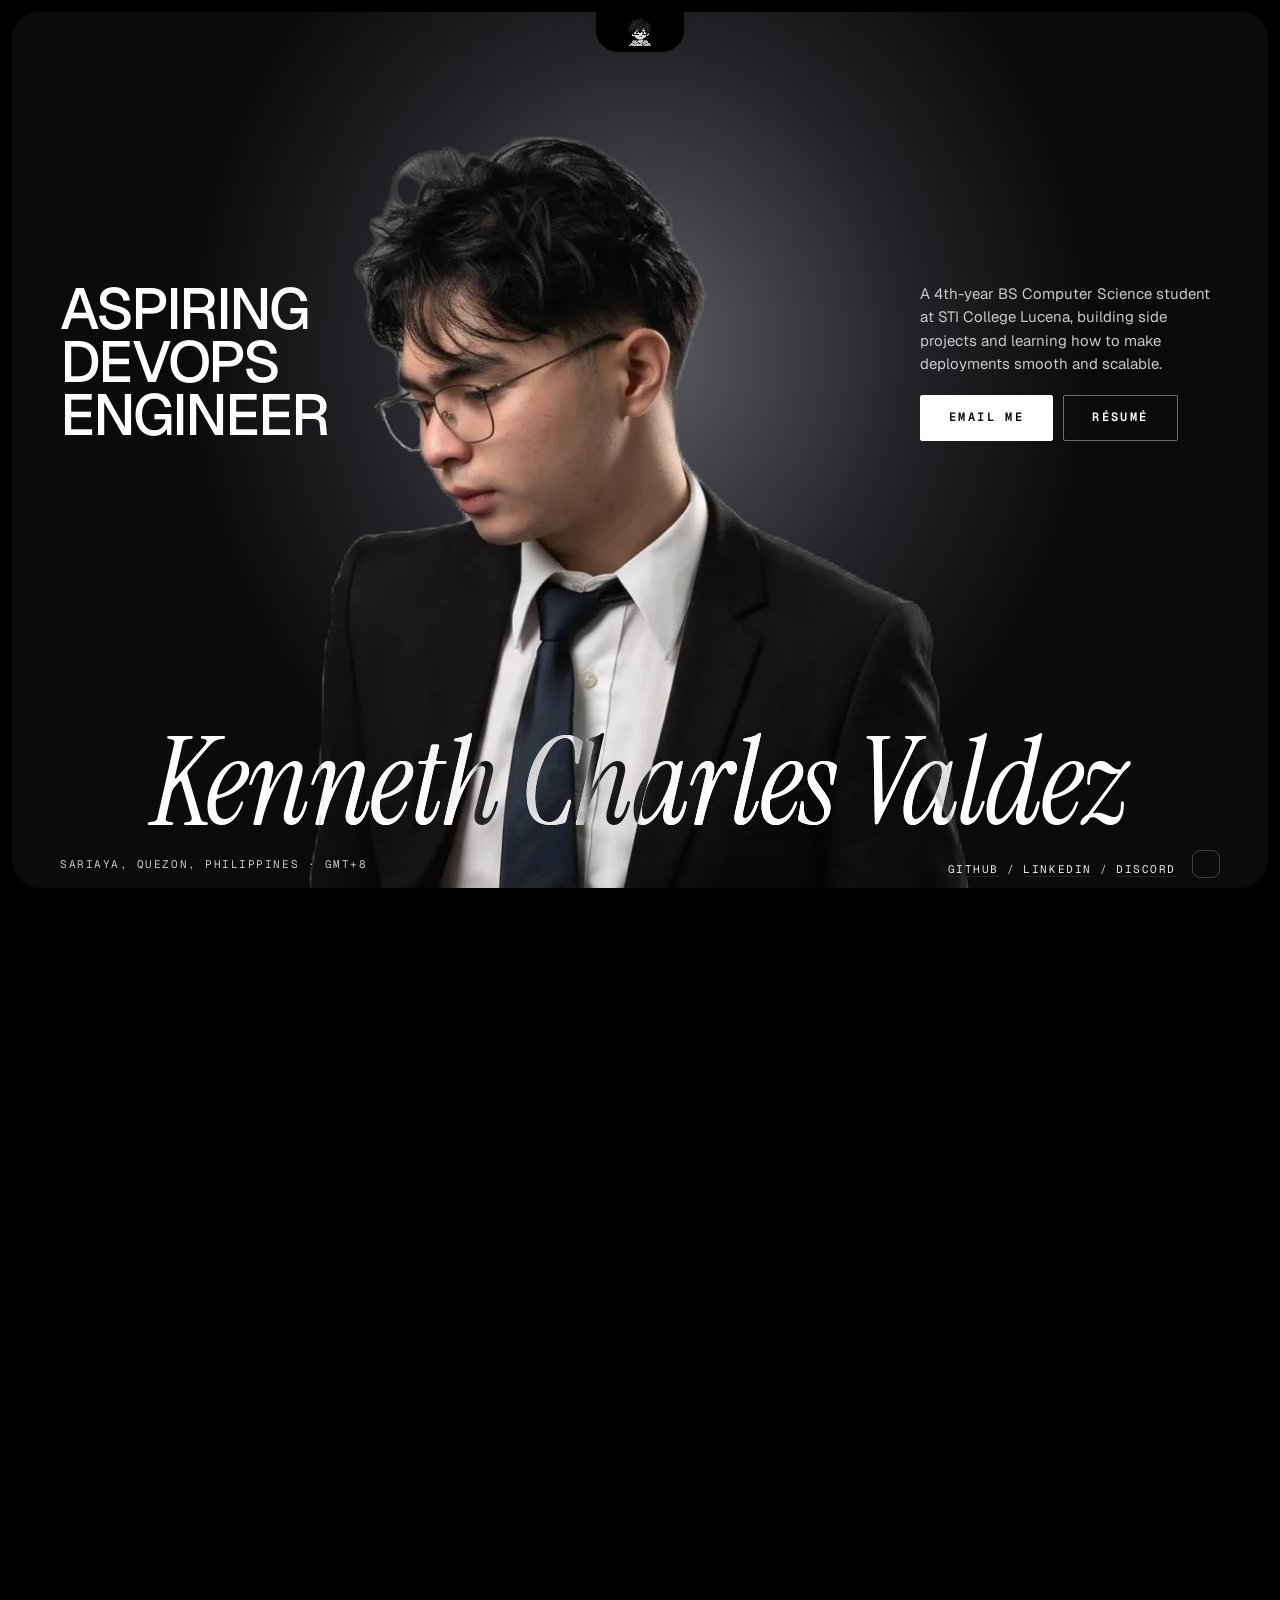
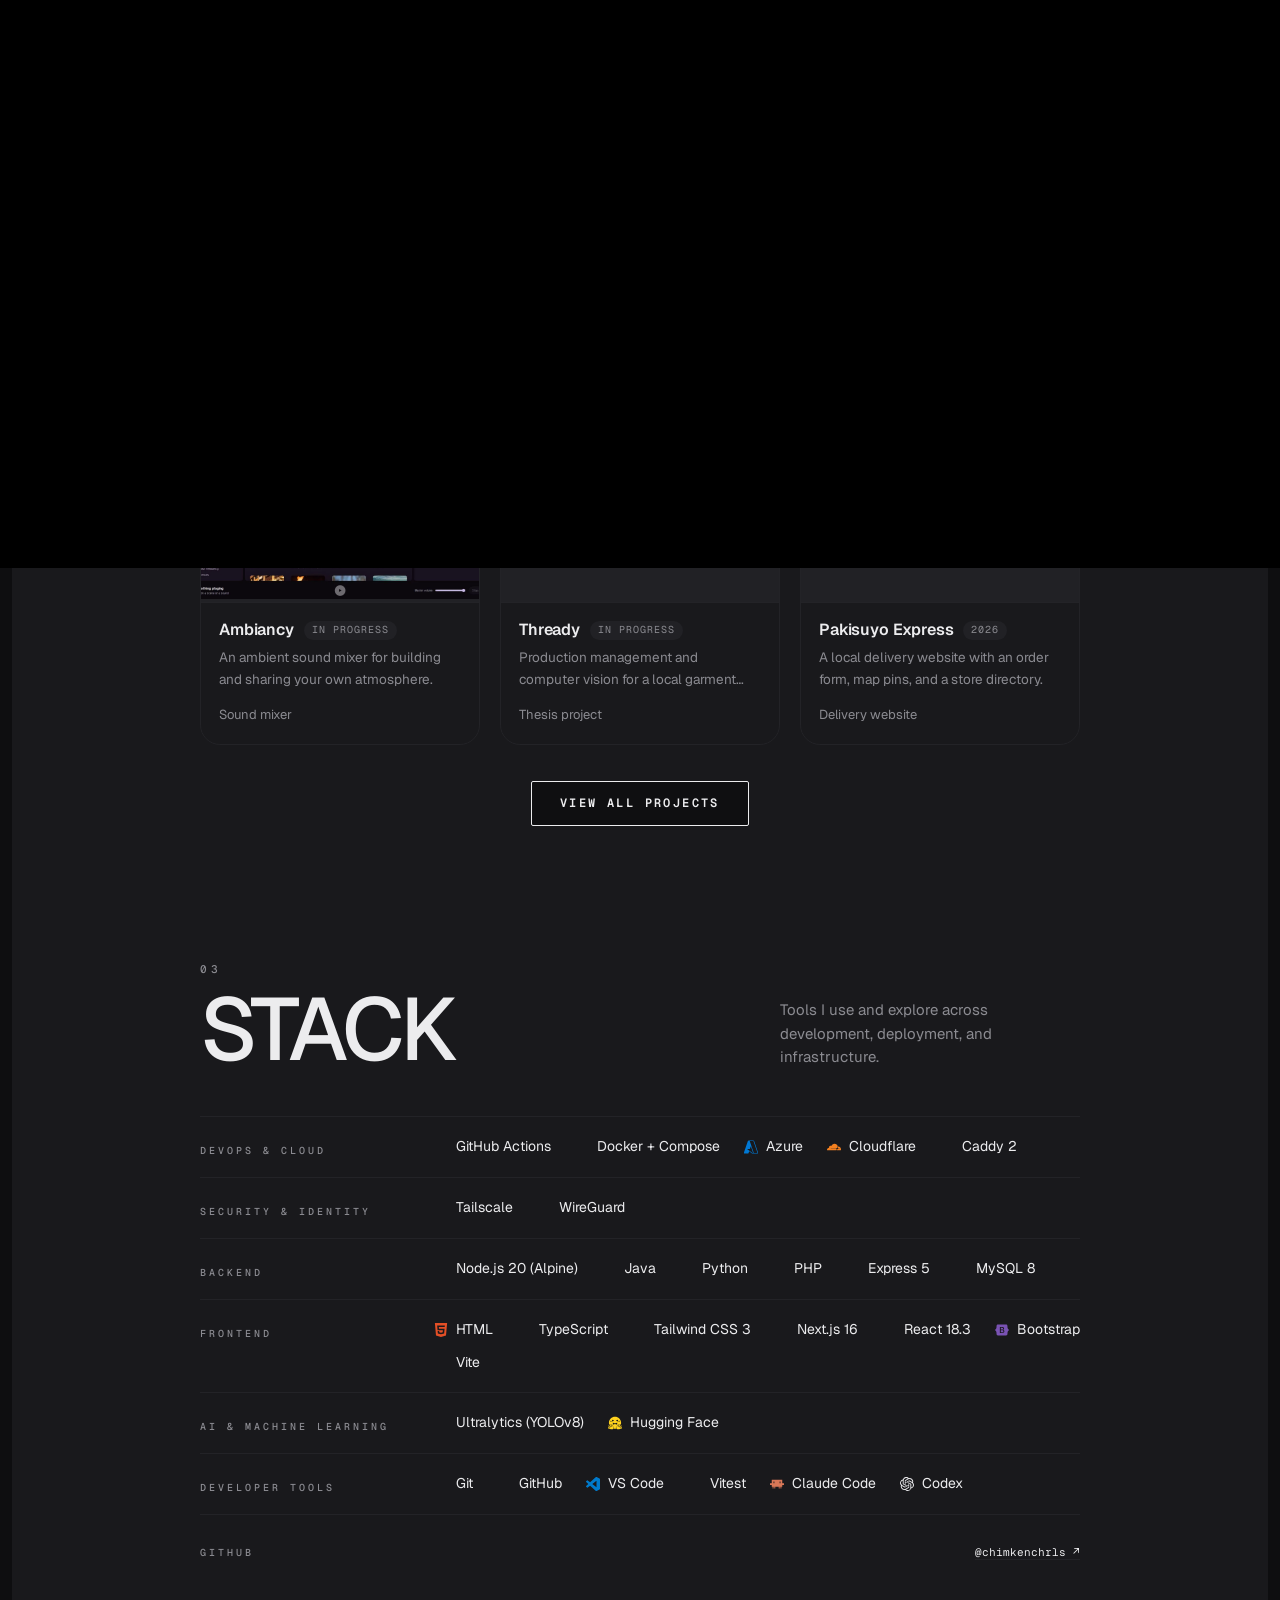
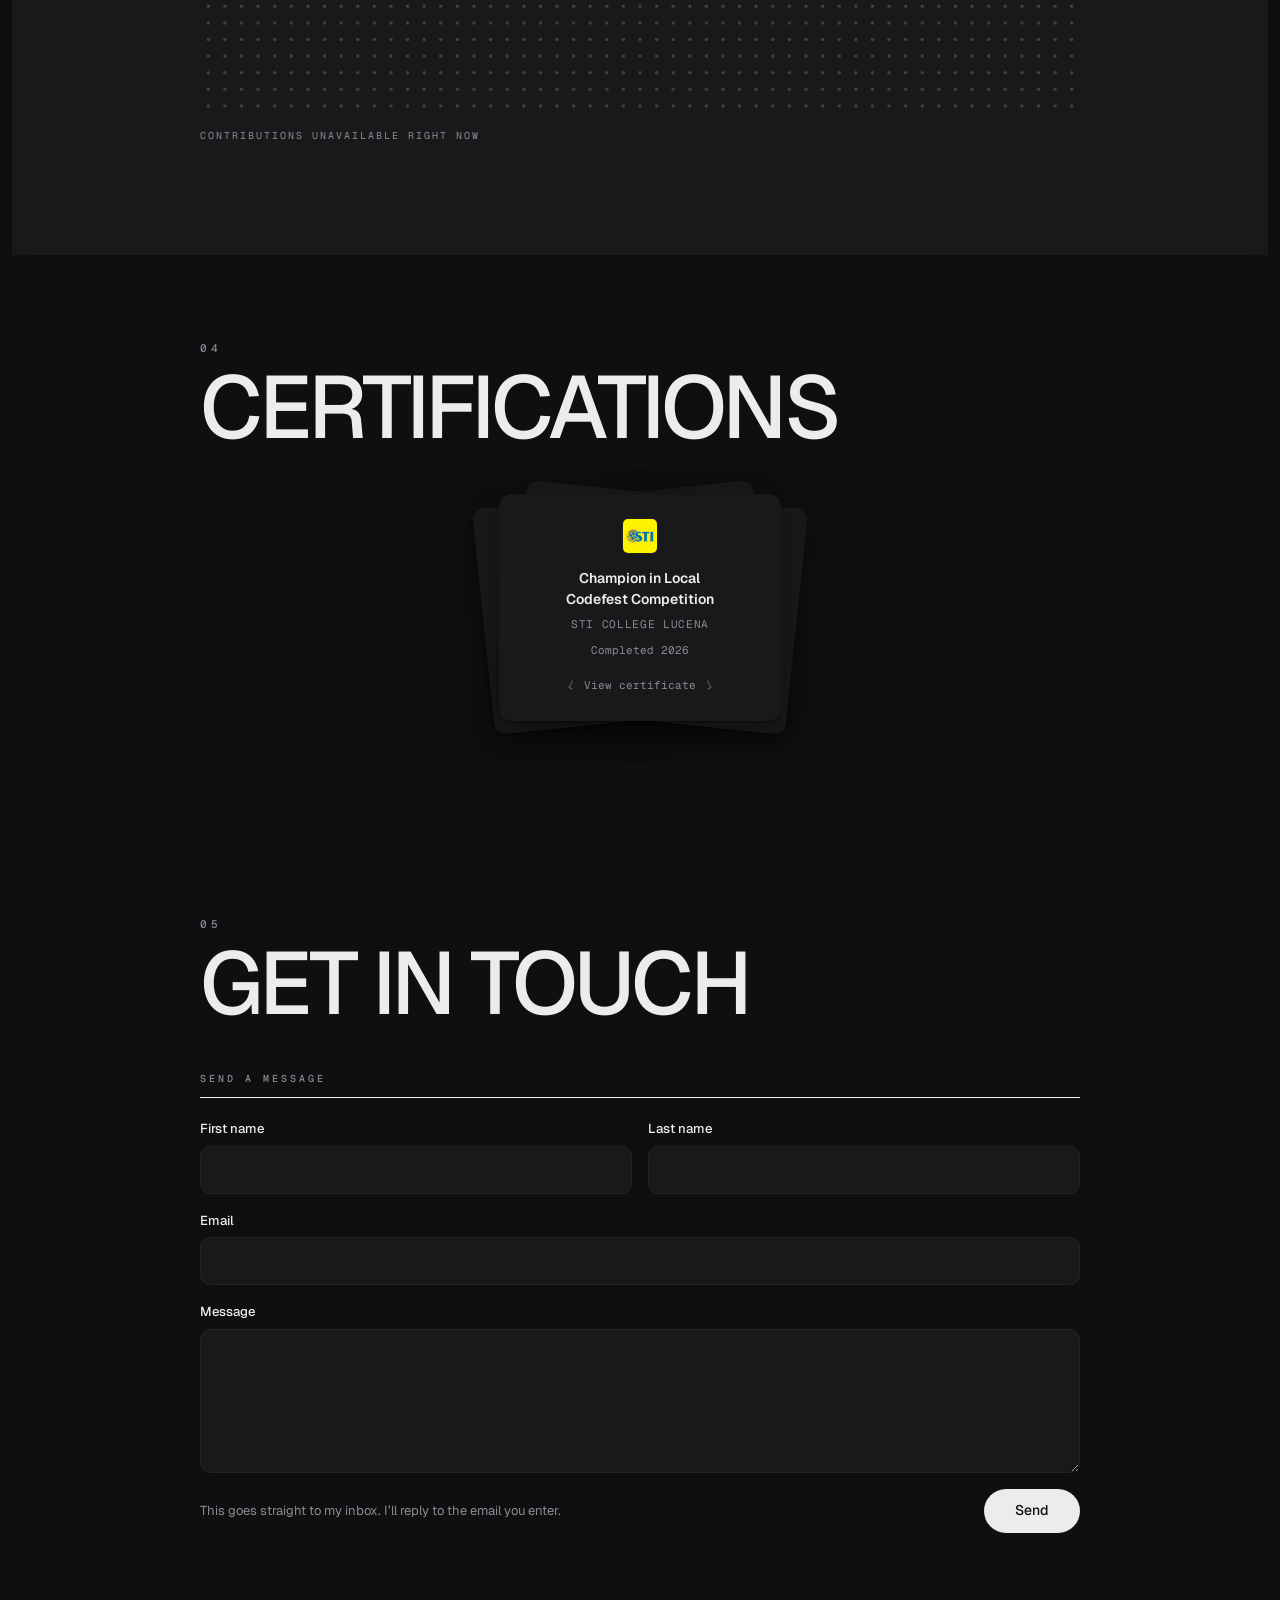
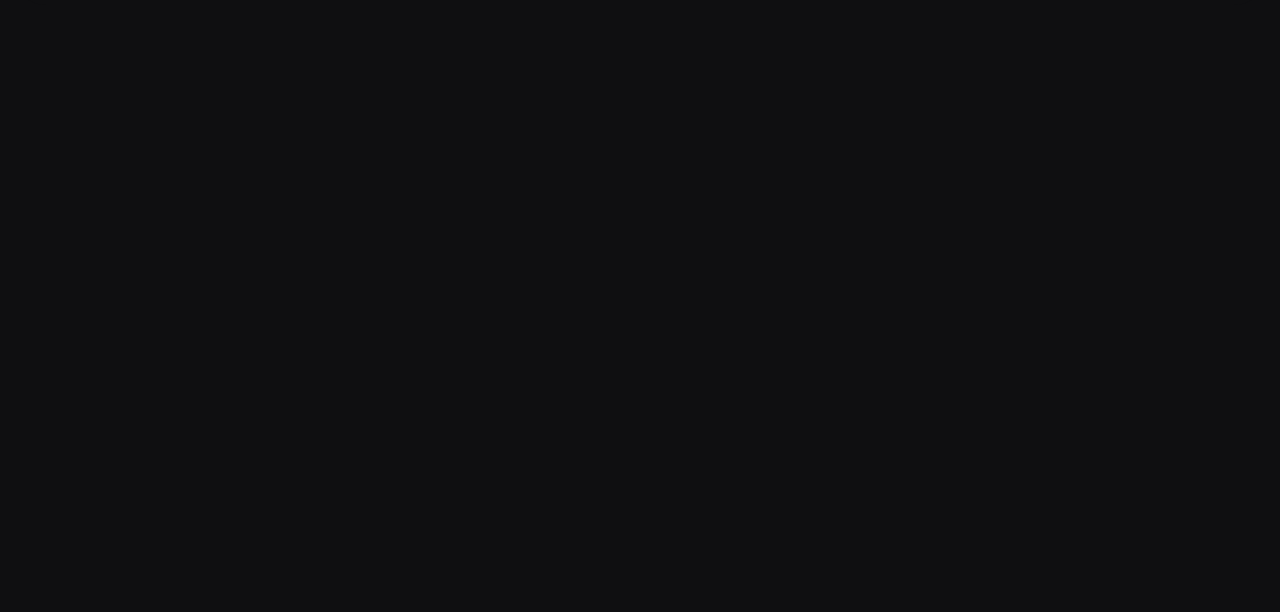
==== index.html @ f8bd5cec "feat: poster photo in colour with a chrome lens that trails the cursor, and a tap or click burns him" ====
<!doctype html>
<html lang="en">
  <head>
    <meta charset="UTF-8" />
    <meta name="viewport" content="width=device-width, initial-scale=1.0" />
    <title>Kenneth Charles • Aspiring DevOps Engineer</title>
    <meta
      name="description"
      content="Kenneth Charles Valdez — 4th-year BS Computer Science student and aspiring DevOps Engineer from Sariaya, Quezon, Philippines. Open to OJT / internship."
    />
    <meta name="color-scheme" content="dark light" />
    <link rel="canonical" href="https://kenchrls.vercel.app/" />
    <!-- Link previews (Messenger, Discord, LinkedIn…). These URLs must be absolute. -->
    <meta property="og:type" content="website" />
    <meta property="og:site_name" content="Kenneth Charles Valdez" />
    <meta
      property="og:title"
      content="Kenneth Charles • Aspiring DevOps Engineer"
    />
    <meta
      property="og:description"
      content="4th-year BS Computer Science student and aspiring DevOps Engineer from Sariaya, Quezon, Philippines. Projects, stack, and a playable chimken."
    />
    <meta property="og:url" content="https://kenchrls.vercel.app/" />
    <meta
      property="og:image"
      content="https://kenchrls.vercel.app/assets/og.jpg"
    />
    <meta property="og:image:width" content="1200" />
    <meta property="og:image:height" content="630" />
    <meta
      property="og:image:alt"
      content="Black-and-white portrait of Kenneth Charles Valdez beside his name and title, Aspiring DevOps Engineer."
    />
    <meta name="twitter:card" content="summary_large_image" />
    <link
      rel="icon"
      type="image/png"
      sizes="32x32"
      href="./assets/favicon-32.png"
    />
    <link
      rel="icon"
      type="image/png"
      sizes="192x192"
      href="./assets/favicon-192.png"
    />
    <link rel="apple-touch-icon" href="./assets/apple-touch-icon.png" />
    <script>
      (function () {
        // Dark is the default; a visitor's own choice (the toggle) is remembered.
        var theme = "dark";
        try {
          var stored = localStorage.getItem("theme");
          if (stored === "light" || stored === "dark") theme = stored;
        } catch (e) {
          /* storage blocked: keep the default */
        }
        document.documentElement.setAttribute("data-theme", theme);
      })();
    </script>
    <script>
      // Home opens on the poster and plays its intro once (see "posterIntro" in
      // script.js); the other pages (?view=...) are this same file.
      (function () {
        var root = document.documentElement;
        var calm =
          window.matchMedia &&
          window.matchMedia("(prefers-reduced-motion: reduce)").matches;
        // A reload always starts over: back to the top, without the #section in
        // the address, so the poster and its intro come first again. (A fresh visit
        // through a link to a section still opens at that section.)
        var entry =
          window.performance &&
          performance.getEntriesByType &&
          performance.getEntriesByType("navigation")[0];
        // The browser decides whether to restore the old scroll position from
        // what the page said on its previous load, so this is set every time.
        try {
          if ("scrollRestoration" in history) history.scrollRestoration = "manual";
        } catch (e) {
          /* history unavailable */
        }
        if (entry && entry.type === "reload") {
          try {
            if (window.location.hash)
              history.replaceState(null, "", window.location.pathname + window.location.search);
          } catch (e) {
            /* fall through to the ordinary behaviour */
          }
          window.scrollTo(0, 0);
          // In case a position was restored anyway before this took effect.
          window.addEventListener("load", function () {
            window.scrollTo(0, 0);
          });
        }
        var view = /[?&]view=(projects|more|stack|case|resources|links|guestbook|resume)(&|$)/.exec(window.location.search);
        if (view) {
          root.classList.add("view-" + view[1]);
          return;
        }
        root.classList.add("is-home");
        if (!window.location.hash && !calm) root.classList.add("intro-play");
        // If the main script never arrives, show the poster as it is.
        setTimeout(function () {
          if (root.getAttribute("data-intro") !== "ready")
            root.classList.remove("intro-play");
        }, 5000);
      })();
    </script>
    <link rel="preconnect" href="https://fonts.googleapis.com" />
    <link rel="preconnect" href="https://fonts.gstatic.com" crossorigin />
    <link
      rel="stylesheet"
      href="https://fonts.googleapis.com/css2?family=Geist:wght@300..700&amp;family=Geist+Mono:wght@400..600&amp;family=Instrument+Serif:ital@1&amp;display=swap"
    />
    <link
      rel="preload"
      href="./assets/fonts/GeistPixel-Square.woff2"
      as="font"
      type="font/woff2"
      crossorigin
    />
    <link rel="stylesheet" href="./style.css" />
    <script src="./assets/data.js" defer></script>
    <script src="./script.js" defer></script>
  </head>
  <body>
    <a class="skip-link" href="#main">Skip to main content</a>
    <canvas class="sky" aria-hidden="true" hidden></canvas>
    <div class="scroll-progress" aria-hidden="true">
      <span class="scroll-progress-bar"></span>
    </div>

    <div class="frame">
    <nav class="notch" aria-label="Pages">
      <span class="notch-side">
        <a class="nav-link" href="./?view=projects" data-notch="projects" data-view="projects">Projects</a>
        <a class="nav-link" href="./?view=stack" data-notch="stack" data-view="stack">Stack</a>
      </span>
      <a class="notch-ck" href="./" data-notch="home" data-section="home" title="Home (1)" aria-label="Home">
        <span class="assistant-sprite" aria-hidden="true"></span>
      </a>
      <span class="notch-side">
        <a class="nav-link" href="./?view=resources" data-notch="resources" data-view="resources">Resources</a>
        <a class="nav-link" href="./?view=more" data-notch="more" data-view="more">More</a>
      </span>
    </nav>

    <main class="main" id="main" tabindex="-1">
      <section class="section poster is-colour" id="home" aria-labelledby="hero-name">
        <div class="poster-stage">
          <div class="poster-light" aria-hidden="true"></div>
          <!-- His photo in colour; script.js draws a blob trailing the cursor that shows him in chrome,
               and a tap or click burns the whole photo over to chrome and back. -->
          <svg class="poster-photo poster-photo-desktop" viewBox="0 0 676 780" width="676" height="780" preserveAspectRatio="xMidYMax meet" aria-hidden="true" focusable="false">
            <defs>
              <!-- Melts the trail's circles into one liquid blob. -->
              <filter id="chrome-goo" x="-50%" y="-50%" width="200%" height="200%">
                <feGaussianBlur stdDeviation="16" />
                <feColorMatrix values="1 0 0 0 0  0 1 0 0 0  0 0 1 0 0  0 0 0 36 -14" />
              </filter>
              <filter id="chrome-glow" x="-20%" y="-20%" width="140%" height="140%">
                <feGaussianBlur stdDeviation="5" result="blur" />
                <feMerge><feMergeNode in="blur" /><feMergeNode in="blur" /><feMergeNode in="SourceGraphic" /></feMerge>
              </filter>
              <!-- The burn: cloudy noise cut at a threshold that walks across it; the edge is a thin band just outside the cut. -->
              <filter id="chrome-noise" x="0" y="0" width="100%" height="100%" color-interpolation-filters="sRGB">
                <feTurbulence type="fractalNoise" baseFrequency=".011" numOctaves="3" seed="4" />
                <feColorMatrix values="0 0 0 0 1  0 0 0 0 1  0 0 0 0 1  1 0 0 0 0" />
                <feComponentTransfer><feFuncA class="chrome-cut" type="linear" slope="40" intercept="-38" /></feComponentTransfer>
              </filter>
              <filter id="chrome-noise-edge" x="0" y="0" width="100%" height="100%" color-interpolation-filters="sRGB">
                <feTurbulence type="fractalNoise" baseFrequency=".011" numOctaves="3" seed="4" />
                <feColorMatrix values="0 0 0 0 1  0 0 0 0 1  0 0 0 0 1  1 0 0 0 0" result="noise" />
                <feComponentTransfer in="noise" result="outer"><feFuncA class="chrome-cut-edge" type="linear" slope="40" intercept="-38" /></feComponentTransfer>
                <feComponentTransfer in="noise" result="inner"><feFuncA class="chrome-cut" type="linear" slope="40" intercept="-38" /></feComponentTransfer>
                <feComposite in="outer" in2="inner" operator="out" />
              </filter>
              <filter id="chrome-white"><feColorMatrix values="0 0 0 0 1  0 0 0 0 1  0 0 0 0 1  0 0 0 1 0" /></filter>
              <mask id="chrome-lens" maskUnits="userSpaceOnUse" x="-200" y="-200" width="1076" height="1180">
                <g class="chrome-dots-lens" filter="url(#chrome-goo)" fill="#fff"></g>
              </mask>
              <mask id="chrome-ring" maskUnits="userSpaceOnUse" x="-200" y="-200" width="1076" height="1180">
                <g class="chrome-dots-outer" filter="url(#chrome-goo)" fill="#fff"></g>
                <g class="chrome-dots-hole" filter="url(#chrome-goo)" fill="#000"></g>
              </mask>
              <mask id="chrome-burn" maskUnits="userSpaceOnUse" x="0" y="0" width="676" height="780">
                <rect width="676" height="780" filter="url(#chrome-noise)" />
              </mask>
              <mask id="chrome-burn-edge" maskUnits="userSpaceOnUse" x="0" y="0" width="676" height="780">
                <rect width="676" height="780" filter="url(#chrome-noise-edge)" />
              </mask>
              <!-- The lit edges are drawn only on him, never over the empty background. -->
              <mask id="chrome-body" maskUnits="userSpaceOnUse" x="0" y="0" width="676" height="780">
                <image href="./assets/hero-cutout.webp" width="676" height="780" filter="url(#chrome-white)" />
              </mask>
            </defs>
            <image class="chrome-base" href="./assets/hero-cutout.webp" width="676" height="780" />
            <image class="chrome-full" href="./assets/hero-chrome.webp" width="676" height="780" mask="url(#chrome-burn)" visibility="hidden" />
            <image class="chrome-lens" href="./assets/hero-chrome.webp" width="676" height="780" mask="url(#chrome-lens)" />
            <g mask="url(#chrome-body)" fill="#fff">
              <g filter="url(#chrome-glow)">
                <rect width="676" height="780" mask="url(#chrome-ring)" />
                <rect class="chrome-burn-edge" width="676" height="780" mask="url(#chrome-burn-edge)" visibility="hidden" />
              </g>
            </g>
          </svg>
          <h1 class="poster-name" id="hero-name"><span class="poster-word">Kenneth</span> <span class="poster-word">Charles</span> <span class="poster-word">Valdez</span></h1>
          <div class="poster-name-over" aria-hidden="true">
            <span class="poster-name">Kenneth Charles Valdez</span>
          </div>
        </div>
        <p class="poster-title">Aspiring DevOps Engineer</p>
        <div class="poster-side">
          <p class="poster-bio">
            A 4th-year BS Computer Science student at STI College Lucena,
            building side projects and learning how to make deployments smooth
            and scalable.
          </p>
          <div class="poster-actions">
            <a
              class="btn btn-primary"
              href="mailto:charleskenneth129@gmail.com"
              data-email
              >Email me</a
            >
          </div>
        </div>
        <div class="poster-meta">
          <p class="poster-location">Sariaya, Quezon, Philippines &middot; GMT+8</p>
          <p class="social" data-render="social">
            <a
              href="https://github.com/chimkenchrls"
              target="_blank"
              rel="noopener noreferrer"
              >github</a
            >
          </p>
          <button class="theme-toggle poster-theme" type="button" aria-label="Toggle color theme" title="Toggle theme (T)">
            <span class="icon icon-sm icon-sun theme-icon" aria-hidden="true"></span>
          </button>
        </div>
      </section>

      <noscript
        ><p class="noscript-note">
          Enable JavaScript to see experience, stack, projects, and
          certifications.
        </p></noscript
      >

      <section class="section panel" id="about" aria-labelledby="about-heading">
        <div class="panel-head">
          <div>
            <p class="panel-label divider-label" aria-hidden="true">01</p>
            <h2 class="panel-title visually-hidden" id="about-heading">About</h2>
          </div>
        </div>
        <p class="statement" data-render="statement">
          A 4th-year BS Computer Science student at STI College Lucena, building
          side projects and learning how to make deployments smooth and scalable.
        </p>
        <div class="about-actions">
          <button class="btn btn-primary" type="button" data-chat aria-haspopup="dialog" aria-controls="assistant-dialog">Chat with CK</button>
          <a class="btn btn-secondary" href="./?view=projects" data-view="projects">Explore all projects</a>
        </div>
        <ul class="facts" data-render="aboutFacts"></ul>
        <div class="cover-shade" aria-hidden="true"></div>
      </section>

      <div class="cover-panel">
        <button class="peek-ck" type="button" data-chat aria-label="Chat with CK" aria-haspopup="dialog" aria-controls="assistant-dialog">
          <span class="peek-window" aria-hidden="true"><span class="peek-sprite"></span></span>
          <span class="peek-bubble" aria-hidden="true">ask me anything</span>
        </button>
        <section class="section panel" id="projects" aria-labelledby="projects-heading">
          <header class="projects-page-header" data-render="projectsHeading"></header>
          <div class="panel-head">
            <div>
              <p class="panel-label divider-label" aria-hidden="true">02</p>
              <h2 class="panel-title" id="projects-heading">Projects</h2>
            </div>
            <p class="panel-intro" data-render="projectsIntro"></p>
          </div>
          <ol class="project-list" id="project-list" data-render="projects"></ol>
          <p class="projects-all">
            <a class="btn btn-secondary" href="./?view=projects" data-view="projects">View all projects</a>
          </p>
          <p class="projects-back">
            <a class="text-link" href="./#projects" data-home>Back to home</a>
          </p>
        </section>

        <section class="section panel" id="stack" aria-labelledby="stack-heading">
          <header class="stack-page-header" data-render="stackHeading"></header>
          <div class="panel-head">
            <div>
              <p class="panel-label divider-label" aria-hidden="true">03</p>
              <h2 class="panel-title" id="stack-heading">Stack</h2>
            </div>
            <p class="panel-intro" data-render="stackIntro"></p>
          </div>
          <div class="stack-grid" data-render="stack"></div>
          <div class="github-panel" hidden>
            <div class="github-head">
              <h3 class="github-title">GitHub</h3>
              <a
                class="github-user text-link"
                href="https://github.com/chimkenchrls"
                target="_blank"
                rel="noopener noreferrer"
                >@chimkenchrls ↗</a
              >
            </div>
            <div class="github-graph"></div>
            <p class="github-total"></p>
          </div>
        </section>
      </div>

      <section
        class="section panel"
        id="certifications"
        aria-labelledby="certifications-heading"
      >
        <div class="panel-head">
          <div>
            <p class="panel-label divider-label" aria-hidden="true">04</p>
            <h2 class="panel-title" id="certifications-heading">Certifications</h2>
          </div>
        </div>
        <ul class="certification-grid" data-render="certifications"></ul>
      </section>

      <header class="more-page-header" data-render="moreHeading"></header>

      <section class="section" id="resume" aria-labelledby="resume-heading">
        <header class="resume-page-header" data-render="resumeHeading"></header>
        <div class="resume-layout" data-render="resume"></div>
      </section>

      <section class="section" id="links" aria-labelledby="links-heading">
        <header class="links-page-header" data-render="linksHeading"></header>
        <div class="links-groups" data-render="profileLinks"></div>
      </section>

      <section class="section guestbook-page" id="guestbook" aria-labelledby="guestbook-heading">
        <header class="guestbook-page-header" data-render="guestbookHeading"></header>
        <div data-render="guestbook"></div>
      </section>

      <section class="section" id="outside" aria-labelledby="outside-heading">
        <div class="divider">
          <span class="divider-line"></span>
          <h2 class="divider-label" id="outside-heading">
            <span class="divider-index" aria-hidden="true">06 //</span> Outside
            the IDE
          </h2>
          <span class="divider-line"></span>
        </div>
        <div class="outside">
          <div class="outside-text">
            <p class="outside-intro"></p>
          </div>
          <div class="deck-column">
            <div
              class="deck"
              role="group"
              aria-roledescription="photo deck"
              aria-label="Photos from outside the IDE. Press Enter or the arrow keys for the next photo."
              tabindex="0"
            >
              <ul class="deck-cards" data-render="outside"></ul>
            </div>
            <p class="deck-count" aria-live="polite"></p>
            <p class="deck-hint">
              tap the photo · swipe<span class="hint-keys"> · ← → keys</span> ·
              hold for color
            </p>
          </div>
        </div>
      </section>

      <section class="section personal-intro" id="personal" aria-labelledby="personal-heading">
        <div data-render="personal"></div>
      </section>

      <section class="section now-section" id="now" aria-labelledby="now-heading" hidden>
        <div data-render="now"></div>
      </section>

      <section class="section more-background" id="background" aria-label="Experience and education">
        <div class="timeline-block">
          <h2 class="history-title" id="more-experience-heading">Experience</h2>
          <ul class="rows" data-render="experience" aria-labelledby="more-experience-heading"></ul>
        </div>
        <div class="timeline-block">
          <h2 class="history-title" id="more-education-heading">Education</h2>
          <ul class="rows" data-render="education" aria-labelledby="more-education-heading"></ul>
        </div>
      </section>

      <section class="section" id="resources" aria-labelledby="resources-heading">
        <header class="resources-page-header" data-render="resourcesHeading"></header>
        <div class="divider">
          <span class="divider-line"></span>
          <h2 class="divider-label" id="resources-heading">
            <span class="divider-index" aria-hidden="true">01 //</span> Resources
          </h2>
          <span class="divider-line"></span>
        </div>
        <div class="links-groups" data-render="resources"></div>
      </section>

      <section class="section panel" id="contact" aria-labelledby="contact-heading">
        <div class="panel-head">
          <div>
            <p class="panel-label divider-label" aria-hidden="true">05</p>
            <h2 class="panel-title" id="contact-heading">Get in touch</h2>
          </div>
        </div>
        <p class="contact-intro">
          This is a working terminal. Type a command or tap one below. Start
          with <code>help</code> to see everything it can do.
        </p>
        <div class="terminal" data-status="Open to OJT / Internship">
          <div class="terminal-bar" aria-hidden="true">
            <span class="terminal-dots"
              ><span></span><span></span><span></span
            ></span>
            <span class="terminal-title">chimkenchrls: ~</span>
            <span class="terminal-clock"></span>
          </div>
          <div
            class="terminal-screen"
            role="log"
            aria-live="polite"
            aria-label="Terminal output"
            tabindex="0"
          >
            <p class="terminal-line is-cmd">
              <span class="terminal-ps1">$</span>
              <span class="terminal-text">contact</span>
            </p>
            <p class="terminal-line">
              <span class="terminal-label">email</span>
              <a class="terminal-link" href="mailto:charleskenneth129@gmail.com"
                >charleskenneth129@gmail.com</a
              >
            </p>
            <p class="terminal-line">
              <span class="terminal-label">github</span>
              <a
                class="terminal-link"
                href="https://github.com/chimkenchrls"
                target="_blank"
                rel="noopener noreferrer"
                >github.com/chimkenchrls</a
              >
            </p>
            <p class="terminal-line">
              <span class="terminal-label">discord</span>
              <span class="terminal-text">de4dicated</span>
            </p>
          </div>
          <form class="terminal-form">
            <label class="terminal-prompt" for="terminal-input"
              ><span class="terminal-ps1" aria-hidden="true">$</span
              ><span class="visually-hidden">Terminal command</span></label
            >
            <input
              class="terminal-input"
              id="terminal-input"
              type="text"
              autocomplete="off"
              autocapitalize="off"
              spellcheck="false"
              enterkeyhint="send"
              placeholder="type a command…"
            />
            <button class="terminal-run" type="submit">run</button>
          </form>
        </div>
        <ul class="terminal-chips">
          <li>
            <button class="terminal-chip" type="button" data-command="help">
              help
            </button>
          </li>
          <li>
            <button class="terminal-chip" type="button" data-command="email">
              email
            </button>
          </li>
          <li>
            <button class="terminal-chip" type="button" data-command="whoami">
              whoami
            </button>
          </li>
          <li>
            <button class="terminal-chip" type="button" data-command="projects">
              projects
            </button>
          </li>
        </ul>
        <form class="contact-form" novalidate hidden>
          <h3 class="block-title">Send a message</h3>
          <div class="contact-row">
            <p class="contact-field">
              <label for="contact-name">First name</label>
              <input
                id="contact-name"
                name="name"
                type="text"
                autocomplete="given-name"
                maxlength="80"
                required
                aria-describedby="contact-name-error"
              />
              <span class="contact-error" id="contact-name-error"></span>
            </p>
            <p class="contact-field">
              <label for="contact-last-name">Last name</label>
              <input
                id="contact-last-name"
                name="lastName"
                type="text"
                autocomplete="family-name"
                maxlength="80"
              />
            </p>
          </div>
          <p class="contact-field">
            <label for="contact-email">Email</label>
            <input
              id="contact-email"
              name="email"
              type="email"
              autocomplete="email"
              inputmode="email"
              maxlength="200"
              spellcheck="false"
              required
              aria-describedby="contact-email-error"
            />
            <span class="contact-error" id="contact-email-error"></span>
            <button class="contact-suggest" type="button" hidden></button>
          </p>
          <p class="contact-field">
            <label for="contact-message">Message</label>
            <textarea
              id="contact-message"
              name="message"
              rows="5"
              maxlength="4000"
              required
              aria-describedby="contact-message-error"
            ></textarea>
            <span class="contact-error" id="contact-message-error"></span>
          </p>
          <p class="contact-trap" aria-hidden="true">
            <label for="contact-website">Leave this field empty</label>
            <input
              id="contact-website"
              name="website"
              type="text"
              tabindex="-1"
              autocomplete="off"
            />
          </p>
          <div class="contact-foot">
            <p class="contact-note">
              This goes straight to my inbox. I’ll reply to the email you enter.
            </p>
            <button class="contact-send" type="submit">Send</button>
          </div>
          <p class="contact-status" role="status" aria-live="polite"></p>
        </form>
      </section>

      <div class="closing-wrap">
      <section class="closing" aria-labelledby="closing-heading">
        <div class="closing-inner">
          <p class="closing-pill">Open to OJT / Internship</p>
          <h2 class="closing-title" id="closing-heading">Let’s build something together.</h2>
          <p class="closing-text">A 4th-year Computer Science student looking for an OJT or internship in DevOps and cloud.</p>
          <button class="closing-button" type="button" data-contact aria-haspopup="dialog" aria-controls="contact-dialog">
            Get in touch<span class="closing-arrow" aria-hidden="true"><svg viewBox="0 0 16 16" fill="none" stroke="currentColor" stroke-width="1.6" stroke-linecap="round" stroke-linejoin="round"><path d="M5 11 11 5M6.5 5H11v4.5"/></svg></span>
          </button>
        </div>
      </section>
      </div>
    </main>
    <footer class="footer" id="footer">
      <div class="footer-inner">
        <div class="footer-mail">
          <div class="footer-mail-text">
            <p class="footer-name">Kenneth Charles Valdez</p>
            <p class="footer-email">
              <a href="mailto:charleskenneth129@gmail.com">charleskenneth129@gmail.com</a>
              <button class="copy-button" type="button" data-copy="charleskenneth129@gmail.com" aria-label="Copy email address" title="Copy email address">
                <span class="icon icon-sm icon-copy" aria-hidden="true"></span><span class="footer-copied" data-copy-label>copy</span>
              </button>
            </p>
          </div>
          <a class="footer-top" href="#main" aria-label="Back to the top" title="Back to the top">
            <span class="footer-arrow" aria-hidden="true"></span>
          </a>
        </div>
        <div class="footer-cols">
          <div class="footer-ck">
            <div class="poke" hidden>
              <button class="poke-button" type="button" aria-label="Poke CK" title="Poke me">
                <span class="assistant-sprite" aria-hidden="true"></span>
              </button>
              <p class="poke-count" aria-live="polite">
                <span class="poke-label">Total pokes</span>
                <span class="poke-value">0</span>
              </p>
            </div>
          </div>
          <nav class="footer-col footer-nav" aria-label="Pages in the footer">
            <h2 class="footer-head">Pages</h2>
            <ul>
              <li><a href="./" data-section="home">Home</a></li>
              <li><a href="./?view=projects" data-view="projects">Projects</a></li>
              <li><a href="./?view=stack" data-view="stack">Stack</a></li>
              <li><a href="./?view=resources" data-view="resources">Resources</a></li>
              <li><a href="./?view=more" data-view="more">More</a></li>
            </ul>
          </nav>
          <div class="footer-col footer-links">
            <h2 class="footer-head">Elsewhere</h2>
            <ul>
              <li><a data-profile-link="github" href="https://github.com/chimkenchrls" target="_blank" rel="noopener noreferrer">GitHub</a></li>
              <li><a data-profile-link="linkedin" href="https://www.linkedin.com/in/kennethcharlesvaldez" target="_blank" rel="noopener noreferrer">LinkedIn</a></li>
              <li><a href="./?view=resume" data-view="resume">R&eacute;sum&eacute;</a></li>
              <li><a href="./?view=links" data-view="links">Links</a></li>
              <li><a class="sidebar-contact" href="mailto:charleskenneth129@gmail.com" data-email aria-haspopup="dialog" aria-controls="contact-dialog">Contact</a></li>
            </ul>
          </div>
          <div class="footer-col footer-play">
            <h2 class="footer-head">With CK</h2>
            <div class="footer-extras">
              <button class="footer-chat" type="button" data-chat aria-haspopup="dialog" aria-controls="assistant-dialog">
                <span class="icon icon-chat" aria-hidden="true"></span><span>Chat with me</span>
              </button>
              <button class="theme-toggle" type="button" aria-label="Toggle color theme" title="Toggle theme (T)">
                <span class="icon icon-sm icon-sun theme-icon" aria-hidden="true"></span><span class="theme-label">Light mode</span>
              </button>
              <button class="game-trigger" type="button" aria-haspopup="dialog" title="Play chimken (Alt + K)">
                <span class="icon icon-chimken" aria-hidden="true"></span><span class="nav-text">Play chimken</span>
              </button>
              <button class="score-row" type="button" aria-haspopup="dialog" title="Play chimken (Alt + K)" hidden>
                <span class="meta-label score-label">beat ck</span><span class="score-value">00000</span>
              </button>
            </div>
          </div>
        </div>
        <div class="footer-bottom">
          <p>&copy; <span class="footer-year">2026</span> Kenneth Charles</p>
          <p>Sariaya, Quezon, Philippines &middot; GMT+8 <span class="footer-clock">--:--</span></p>
        </div>
      </div>
    </footer>
    </div>

    <dialog class="phone-menu" id="phone-menu" aria-label="Menu">
      <div class="phone-menu-top">
        <button class="theme-toggle phone-menu-theme" type="button" aria-label="Toggle color theme" title="Toggle theme (T)">
          <span class="icon icon-sm icon-sun theme-icon" aria-hidden="true"></span>
        </button>
        <button class="phone-menu-close" type="button" aria-label="Close menu">
          <svg viewBox="0 0 16 16" fill="none" stroke="currentColor" stroke-width="1.6" stroke-linecap="round" aria-hidden="true"><path d="M3 3l10 10M13 3 3 13"/></svg>
        </button>
      </div>
      <div class="phone-menu-stage">
        <button class="phone-menu-poke" type="button" aria-label="Poke CK">
          <span class="assistant-sprite" aria-hidden="true"></span>
          <span class="phone-menu-bubble poke-value" aria-live="polite">0</span>
        </button>
        <span class="phone-menu-floor" aria-hidden="true"></span>
        <p class="phone-menu-hint">Tap to poke</p>
      </div>
      <nav class="phone-menu-pages" aria-label="Pages in the menu">
        <a class="nav-link" href="./" data-notch="home" data-section="home">Home</a>
        <a class="nav-link" href="./?view=projects" data-notch="projects" data-view="projects">Projects</a>
        <a class="nav-link" href="./?view=stack" data-notch="stack" data-view="stack">Stack</a>
        <a class="nav-link" href="./?view=resources" data-notch="resources" data-view="resources">Resources</a>
        <a class="nav-link" href="./?view=more" data-notch="more" data-view="more">More</a>
      </nav>
      <div class="phone-menu-foot">
        <div class="phone-menu-actions">
          <a class="btn btn-primary" href="./#contact" data-section="contact">Get in touch</a>
          <button class="btn" type="button" data-chat aria-haspopup="dialog" aria-controls="assistant-dialog">Chat with CK</button>
        </div>
        <p class="phone-menu-email">
          <a href="mailto:charleskenneth129@gmail.com">charleskenneth129@gmail.com</a>
          <button class="copy-button" type="button" data-copy="charleskenneth129@gmail.com" aria-label="Copy email address">
            <span class="icon icon-sm icon-copy" aria-hidden="true"></span><span class="visually-hidden" data-copy-label>Copy</span>
          </button>
        </p>
      </div>
    </dialog>


    <dialog class="contact-dialog" id="contact-dialog" aria-labelledby="contact-dialog-title">
      <div class="contact-dialog-header">
        <h2 id="contact-dialog-title">Contact</h2>
        <button class="contact-dialog-close" type="button" aria-label="Close contact" autofocus>
          <svg viewBox="0 0 24 24" width="20" height="20" fill="none" stroke="currentColor" stroke-width="1.5" aria-hidden="true">
            <path d="m6 6 12 12M18 6 6 18" />
          </svg>
        </button>
      </div>
      <div class="contact-dialog-body"></div>
      <p class="contact-dialog-fallback" hidden>
        <a class="text-link" data-email href="mailto:charleskenneth129@gmail.com">Email me</a>
      </p>
    </dialog>


    <dialog
      class="assistant-dialog"
      id="assistant-dialog"
      aria-labelledby="assistant-title"
    >
      <div class="assistant-header">
        <h2 id="assistant-title">Chat with me</h2>
        <button
          class="assistant-close"
          type="button"
          aria-label="Close chat"
          autofocus
        >
          <svg
            viewBox="0 0 24 24"
            width="20"
            height="20"
            fill="none"
            stroke="currentColor"
            stroke-width="1.5"
            aria-hidden="true"
          >
            <path d="m6 6 12 12M18 6 6 18" />
          </svg>
        </button>
      </div>
      <div
        class="assistant-scene"
        role="group"
        aria-label="Conversation"
        tabindex="0"
      >
        <div
          class="assistant-log"
          role="log"
          aria-label="Earlier messages"
          aria-live="off"
        ></div>
        <div class="assistant-stage">
          <button
            class="assistant-character"
            type="button"
            aria-label="Say hi to CK"
            title="Say hi"
          >
            <span class="assistant-sprite" aria-hidden="true"></span>
          </button>
          <div class="assistant-speech">
            <span class="assistant-speaker"></span>
            <p class="assistant-say"></p>
            <span class="assistant-dots" aria-hidden="true" hidden
              ><span></span><span></span><span></span
            ></span>
            <div class="assistant-recovery" hidden>
              <button class="assistant-retry" type="button">Try again</button>
              <a class="assistant-email">Email me</a>
            </div>
          </div>
        </div>
      </div>
      <p
        class="assistant-status visually-hidden"
        role="status"
        aria-live="polite"
      ></p>
      <form class="assistant-form">
        <label class="visually-hidden" for="assistant-input"
          >Your question</label
        >
        <textarea
          id="assistant-input"
          rows="1"
          maxlength="2000"
          placeholder="Ask me anything…"
          enterkeyhint="send"
          required
        ></textarea>
        <button
          class="assistant-send"
          type="submit"
          aria-label="Send message"
          disabled
        >
          <svg
            viewBox="0 0 24 24"
            width="20"
            height="20"
            fill="none"
            stroke="currentColor"
            stroke-width="1.5"
            aria-hidden="true"
          >
            <path d="M12 19V5m-6 6 6-6 6 6" />
          </svg>
        </button>
      </form>
      <div
        class="assistant-suggestions"
        role="group"
        aria-label="Suggested questions"
      ></div>
    </dialog>

    <dialog class="game" aria-labelledby="game-title">
      <div class="game-head">
        <p class="game-title" id="game-title">chimken</p>
        <p class="game-score" aria-hidden="true">00000 HI 00000</p>
        <button class="game-close" type="button" aria-label="Close game">
          ×
        </button>
      </div>
      <canvas
        class="game-canvas"
        width="600"
        height="150"
        tabindex="0"
        role="img"
        aria-label="chimken: a running chicken jumping over bugs. Press space, up arrow, or tap to jump."
      ></canvas>
      <div class="game-foot">
        <p class="game-hint">space / ↑ / tap to jump · esc to close</p>
        <button class="game-brag" type="button" hidden>
          <span data-copy-label>copy brag</span>
        </button>
      </div>
    </dialog>

    <dialog class="shot-viewer" aria-label="Image preview">
      <button
        class="shot-viewer-close"
        type="button"
        aria-label="Close image preview"
      >
        ×
      </button>
      <div class="shot-viewer-stage"></div>
    </dialog>

    <div class="toast" hidden>
      <p class="toast-text"></p>
      <label class="visually-hidden" for="toast-input">Text to copy</label>
      <input class="toast-input" id="toast-input" type="text" readonly hidden />
    </div>

    <p class="sr-status visually-hidden" role="status" aria-live="polite"></p>
  </body>
</html>
---- style.css ----
/* ==========================================================================
   Kenneth Charles Valdez — Portfolio
   1. Fonts        2. Tokens        3. Base          4. Utilities
   5. Icons        6. Layout        7. Sidebar       8. Rail mode
   9. Hero        10. Pixel photo                   12. Dividers & sections
   13. About      14. Stack        15. Projects     16. Pending states
   17. Quick jump 18. Footer       19. Motion       20. Responsive
   ========================================================================== */

/* 1. Fonts ================================================================ */
@font-face {
  font-family: "Geist Pixel";
  src: url("./assets/fonts/GeistPixel-Square.woff2") format("woff2");
  font-display: swap;
}

/* 2. Tokens =============================================================== */
:root {
  --bg: #fcfcfb;
  --bg-alt: #f1f1ef;
  --fg: #111113;
  --fg-muted: #6e6e73;
  --border: #ebebea;
  --accent: var(--fg);
  --accent-fg: var(--bg);
  --status: #2f9e5b;
  /* Depth: cards sit on a slightly tinted surface with a soft shadow. */
  --surface: #ffffff;
  /* Static grain for the framed sidebar and contact dialog. */
  --grain: url("./assets/grain.png");
  --panel-frame: color-mix(in srgb, var(--surface) 93%, var(--fg));
  --panel-edge: color-mix(in srgb, var(--surface) 86%, var(--fg));
  --panel-shine: color-mix(in srgb, var(--surface) 84%, white);
  --control-start: color-mix(in srgb, var(--surface) 98%, white);
  --control-end: color-mix(in srgb, var(--surface) 96%, var(--fg));
  /* chimken is a white chicken in both themes */
  --chimken-line: #0a0a0a;
  --chimken-body: #ffffff;
  --chimken-shade: #d4d4d8;
  --chimken-accent: #71717a;
  --shadow: 0 1px 2px rgba(0, 0, 0, 0.04), 0 8px 24px rgba(0, 0, 0, 0.05);
  --shadow-lift: 0 2px 4px rgba(0, 0, 0, 0.06), 0 18px 40px rgba(0, 0, 0, 0.1);

  --font-sans:
    "Geist", ui-sans-serif, system-ui, -apple-system, "Segoe UI", sans-serif;
  --font-mono:
    "Geist Mono", ui-monospace, "SF Mono", Menlo, Consolas, monospace;
  --font-pixel: "Geist Pixel", "Geist Mono", ui-monospace, monospace;

  /* The cursor: one rounded arrowhead everywhere (the link token only differs in
     its fallback, the system hand, for browsers that refuse image cursors). */
  --cursor: url("./assets/icons/cursor-on-light.svg") 4 3, auto;
  --cursor-link: url("./assets/icons/cursor-on-light.svg") 4 3, pointer;

  --topbar-h: 56px;
  --frame: #dcdbd7;
  --notch-h: 40px;
  --main-top: 48px; /* .main's top padding */
  --notch-fg: #55555a;
  --radius: 6px;
  --radius-lg: 12px;
  --ease: cubic-bezier(0.2, 0.7, 0.2, 1);
  --t-fast: 150ms;
  --t: 200ms;

  color-scheme: light;
}

:root[data-theme="dark"] {
  --bg: #0f0f11;
  --bg-alt: #212125;
  --fg: #ececee;
  --fg-muted: #8b8b91;
  --border: #232327;
  --status: #5fd08a;
  --surface: #19191c;
  --frame: #000000;
  --notch-fg: #a9a9ae;
  --cursor: url("./assets/icons/cursor-on-dark.svg") 4 3, auto;
  --cursor-link: url("./assets/icons/cursor-on-dark.svg") 4 3, pointer;
  --chimken-line: #000000;
  --chimken-body: #fafafa;
  --chimken-shade: #bebec6;
  --chimken-accent: #9696a0;
  --shadow: 0 1px 2px rgba(0, 0, 0, 0.4), 0 10px 30px rgba(0, 0, 0, 0.35);
  --shadow-lift: 0 2px 6px rgba(0, 0, 0, 0.5), 0 20px 44px rgba(0, 0, 0, 0.5);
  color-scheme: dark;
}

/* No-JS fallback: the head script normally sets data-theme. Dark is the default. */
:root:not([data-theme]) {
  --bg: #0f0f11;
  --bg-alt: #212125;
  --fg: #ececee;
  --fg-muted: #8b8b91;
  --border: #232327;
  --status: #5fd08a;
  --surface: #19191c;
  --frame: #000000;
  --notch-fg: #a9a9ae;
  --cursor: url("./assets/icons/cursor-on-dark.svg") 4 3, auto;
  --cursor-link: url("./assets/icons/cursor-on-dark.svg") 4 3, pointer;
  --chimken-line: #000000;
  --chimken-body: #fafafa;
  --chimken-shade: #bebec6;
  --chimken-accent: #9696a0;
  --shadow: 0 1px 2px rgba(0, 0, 0, 0.4), 0 10px 30px rgba(0, 0, 0, 0.35);
  --shadow-lift: 0 2px 6px rgba(0, 0, 0, 0.5), 0 20px 44px rgba(0, 0, 0, 0.5);
  color-scheme: dark;
}

/* 3. Base ================================================================= */
*,
*::before,
*::after {
  box-sizing: border-box;
}

[hidden] {
  display: none !important;
}

html {
  -webkit-text-size-adjust: 100%;
  /* No blue flash on tap (inherited by everything); :active below gives the feedback instead. */
  -webkit-tap-highlight-color: transparent;
}

html {
  cursor: var(--cursor);
}
a,
summary,
label[for],
[role="button"] {
  cursor: var(--cursor-link);
}
body {
  margin: 0;
  min-height: 100vh;
  font-family: var(--font-sans);
  font-size: 15px;
  line-height: 1.65;
  color: var(--fg);
  background-color: var(--bg);
  -webkit-font-smoothing: antialiased;
  transition:
    background-color var(--t) ease,
    color var(--t) ease;
}

img {
  display: block;
  max-width: 100%;
  height: auto;
}
a {
  color: inherit;
  text-decoration: none;
}
button {
  font: inherit;
  color: inherit;
  background: none;
  border: 0;
  padding: 0;
  cursor: var(--cursor-link);
}
ul,
ol {
  list-style: none;
  margin: 0;
  padding: 0;
}
h1,
h2,
h3,
p,
dl,
dd {
  margin: 0;
}

:focus-visible {
  outline: 2px solid var(--fg);
  outline-offset: 2px;
}

/* Touch feedback that replaces the browser's tap highlight. */
@media (hover: none) {
  a:active,
  button:active {
    opacity: 0.6;
  }
}
::selection {
  background: var(--fg);
  color: var(--bg);
}

/* 4. Utilities ============================================================ */
.visually-hidden {
  position: absolute !important;
  width: 1px;
  height: 1px;
  margin: -1px;
  padding: 0;
  overflow: hidden;
  clip: rect(0 0 0 0);
  white-space: nowrap;
  border: 0;
}

.skip-link {
  position: fixed;
  top: 8px;
  left: 8px;
  z-index: 100;
  padding: 8px 12px;
  font-family: var(--font-mono);
  font-size: 12px;
  color: var(--bg);
  background: var(--fg);
  transform: translateY(-200%);
  transition: transform var(--t-fast) ease;
}
.skip-link:focus {
  transform: translateY(0);
}

.meta-label {
  font-family: var(--font-mono);
  font-size: 10px;
  letter-spacing: 0.3em;
  text-transform: uppercase;
  color: var(--fg-muted);
}

.text-link {
  text-decoration: underline;
  text-underline-offset: 3px;
  text-decoration-color: var(--border);
  transition: text-decoration-color var(--t-fast) ease;
}
.text-link:hover {
  text-decoration-color: var(--fg);
}

.noscript-note {
  margin-bottom: 32px;
  padding: 12px 14px;
  font-family: var(--font-mono);
  font-size: 12px;
  border: 1px dashed var(--border);
  border-radius: var(--radius);
}

/* 5. Icons (local SVGs as masks so they inherit currentColor) ============= */
.icon {
  display: inline-block;
  flex-shrink: 0;
  width: 16px;
  height: 16px;
  background-color: currentColor;
  -webkit-mask: var(--icon) center / contain no-repeat;
  mask: var(--icon) center / contain no-repeat;
}
.icon-sm {
  width: 14px;
  height: 14px;
}
/* The full-colour (well, full-grey) chimken: 2px per sprite pixel, in a 16px icon slot. */
.chimken-art {
  display: block;
  flex-shrink: 0;
  width: 24px;
  height: 24px;
  margin: -4px;
}

.icon-home {
  --icon: url("./assets/icons/home.svg");
}
.icon-resources {
  --icon: url("./assets/icons/resources.svg");
}
.icon-guestbook {
  --icon: url("./assets/icons/guestbook.svg");
}
.icon-links { --icon: url("./assets/icons/links.svg"); }
.icon-discord { --icon: url("./assets/icons/discord.svg"); }
.icon-tiktok { --icon: url("./assets/icons/tiktok.svg"); }
.icon-facebook { --icon: url("./assets/icons/facebook.svg"); }
.icon-email { --icon: url("./assets/icons/email.svg"); }
.icon-resume { --icon: url("./assets/icons/resume.svg"); }
.icon-external { --icon: url("./assets/icons/external.svg"); }
.icon-about {
  --icon: url("./assets/icons/about.svg");
}
.icon-stack {
  --icon: url("./assets/icons/stack.svg");
}
.icon-projects {
  --icon: url("./assets/icons/projects.svg");
}
.icon-certifications {
  --icon: url("./assets/icons/certifications.svg");
}
.icon-contact {
  --icon: url("./assets/icons/contact.svg");
}
.icon-chimken {
  --icon: url("./assets/icons/chimken.svg");
}
.icon-panel {
  --icon: url("./assets/icons/panel.svg");
}
.icon-chat {
  --icon: url("./assets/icons/chat.svg");
}
.icon-github {
  --icon: url("./assets/icons/github.svg");
}
.icon-linkedin {
  --icon: url("./assets/icons/linkedin.svg");
}
.icon-copy {
  --icon: url("./assets/icons/copy.svg");
}
.icon-sun {
  --icon: url("./assets/icons/sun.svg");
}
.icon-moon {
  --icon: url("./assets/icons/moon.svg");
}
.icon-pin {
  --icon: url("./assets/icons/pin.svg");
}

/* 6. Layout =============================================================== */

/* An inset panel leaves the textured five-pixel frame visible. */
.contact-dialog::before {
  content: "";
  position: absolute;
  inset: 5px;
  z-index: -1;
  background: var(--grain), var(--surface);
  border: 1px solid var(--panel-edge);
  border-radius: 21px;
  box-shadow: inset 0 1px 0 var(--panel-shine);
  pointer-events: none;
}
.main {
  --main-x: clamp(24px, 5vw, 64px);
  padding: var(--main-top) var(--main-x) 32px;
  outline: none;
  transition: margin-left var(--t) var(--ease);
}
.main > *,
.cover-panel > * {
  max-width: 880px;
  margin-inline: auto;
}

/* Click burst: five short rays fan out from the cursor's tip (mouse only; drawn by
   script.js). The layer is a popover so it also shows above open dialogs. */
.click-layer {
  position: fixed;
  inset: 0;
  width: 100%;
  height: 100%;
  margin: 0;
  padding: 0;
  overflow: visible;
  background: none;
  border: 0;
  pointer-events: none;
}
.click-burst {
  position: fixed;
  width: 0;
  height: 0;
  pointer-events: none;
}
.click-burst span {
  position: absolute;
  top: -1px;
  left: 0;
  width: 7px;
  height: 2px;
  background: var(--fg);
  border-radius: 1px;
  transform-origin: 0 50%;
}
/* The pixel night sky behind the page (dark theme only; drawn by script.js). */
.sky {
  position: fixed;
  inset: 0;
  z-index: -1;
  width: 100%;
  height: 100%;
  pointer-events: none;
}
.sky[hidden] {
  display: none;
}
/* Reading progress along the top edge. */
.scroll-progress {
  position: fixed;
  inset: 0 0 auto 0;
  z-index: 45;
  height: 2px;
  pointer-events: none;
}
.scroll-progress-bar {
  display: block;
  height: 100%;
  background: var(--fg);
  transform: scaleX(0);
  transform-origin: left;
}

/* 7. Frame & notch ======================================================== */
/* The whole page sits in a rounded frame; the notch at its top holds the page
   links and CK, who opens his menu (section 8). */
body {
  background-color: var(--frame);
}
.frame {
  --frame-inset: 12px;
  position: relative;
  min-height: 100vh;
  padding: var(--frame-inset) var(--frame-inset) 0;
  background: var(--bg);
  isolation: isolate;
}
/* The frame itself stays put: a rounded hole cut into --frame, laid over the page,
   so the corners never scroll away. Clicks pass through it. */
.frame::after {
  content: "";
  position: fixed;
  inset: var(--frame-inset);
  z-index: 30;
  border-radius: 28px;
  box-shadow: 0 0 0 100vmax var(--frame);
  pointer-events: none;
}
.notch {
  position: sticky;
  top: var(--frame-inset); /* sticks where the frame's hole begins, so it never slides under the frame */
  z-index: 40;
  display: flex;
  align-items: center;
  width: max-content;
  height: var(--notch-h);
  margin: 0 auto;
  padding: 0 22px;
  font-size: 15px;
  font-weight: 500;
  color: var(--notch-fg);
  background: var(--frame);
  border-radius: 0 0 22px 22px;
}
/* Only CK shows until the notch is hovered or focused; then the page links slide out.
   Both sides open to the same width, so CK stays exactly where he is. */
.notch {
  --side-w: 168px;
}
.notch-side {
  display: flex;
  align-items: center;
  justify-content: space-evenly;
  width: 0;
  height: 100%;
  overflow: hidden;
  opacity: 0;
  transition:
    width 320ms cubic-bezier(0.23, 1, 0.32, 1),
    opacity 200ms ease-out;
}
/* Keyboard focus opens it too, but not the focus a mouse click leaves on CK. */
.notch:is(:hover, :has(:focus-visible)) .notch-side {
  width: var(--side-w);
  opacity: 1;
}
.notch .nav-link {
  position: relative;
  width: auto;
  height: auto;
  white-space: nowrap;
  padding: 6px 0;
  font-size: 15px;
  font-weight: 500;
  color: var(--notch-fg);
  background: none;
  border: 0;
  border-radius: 0;
  box-shadow: none;
}
.notch .nav-link[aria-current],
.notch .nav-link.is-active {
  color: var(--fg);
  background: none;
  box-shadow: none;
}
/* The lit link wears a short bar underneath; on a page change it slides across. */
.notch .nav-link[aria-current]::after,
.notch .nav-link.is-active::after {
  content: "";
  position: absolute;
  inset: auto 30% 0;
  height: 2px;
  background: var(--fg);
  border-radius: 1px;
}
.notch .nav-link.nav-slide::before {
  display: none;
}
.notch .nav-link.nav-slide::after {
  animation: nav-slide 260ms cubic-bezier(0.77, 0, 0.175, 1) both;
}
.notch-ck {
  position: relative;
  display: grid;
  place-items: center;
  width: 44px;
  height: var(--notch-h);
}
.notch-ck > .assistant-sprite {
  width: 34px;
  height: 34px;
  transition: scale 160ms ease-out;
}
.notch-ck:active > .assistant-sprite {
  scale: 0.92;
}

@media (prefers-reduced-motion: reduce) {
  .notch-side {
    transition: none;
  }
}
@media (hover: hover) and (pointer: fine) {
  .notch .nav-link:hover {
    color: var(--fg);
  }
}

/* Small square icon buttons: theme, profile links. */
.theme-toggle {
  display: grid;
  flex: none;
  place-items: center;
  width: 32px;
  height: 32px;
  color: var(--fg-muted);
  border-radius: 10px;
  transition:
    color var(--t-fast) ease,
    background-color var(--t-fast) ease,
    scale 160ms ease-out;
}
.theme-toggle {
  border: 1px solid var(--border);
}

.theme-toggle:active {
  scale: 0.94;
}
/* The poster's own toggle closes its bottom row, after the links. */
.poster-meta .poster-theme {
  width: 28px;
  height: 28px;
  margin-left: -8px; /* the row's 24px gap is too wide for an icon that belongs with the links */
  color: inherit;
  border-color: color-mix(in srgb, var(--poster-ink) 22%, transparent);
  border-radius: 8px;
}
@media (hover: hover) {
  .poster-meta .poster-theme:hover {
    color: var(--poster-ink);
    background: color-mix(in srgb, var(--poster-ink) 10%, transparent);
  }
}
/* Phones and touch screens switch the theme from CK's menu instead. */
@media (hover: none), (max-width: 639.98px) {
  .poster-theme {
    display: none;
  }
}
/* Pills: contact at the top, chat at the bottom. */
.sidebar-contact {
  display: flex;
  flex: none;
  align-items: center;
  gap: 10px;
  width: 100%;
  height: 44px;
  padding: 0 16px;
  font-size: 13px;
  font-weight: 500;
  text-align: left;
  border: 1px solid var(--border);
  border-radius: 999px;
  transition:
    background-color var(--t-fast) ease,
    border-color var(--t-fast) ease,
    opacity var(--t-fast) ease,
    scale 160ms ease-out;
}
.sidebar-contact:active {
  scale: 0.98;
}
.sidebar-contact {
  height: 46px;
  font-size: 14px;
  font-weight: 400;
  background: linear-gradient(var(--control-start), var(--control-end));
  border-color: var(--panel-edge);
  box-shadow: inset 0 1px 0 var(--panel-shine), 0 2px 3px rgb(0 0 0 / 6%), 0 5px 10px rgb(0 0 0 / 4%);
}

.nav-link,
.game-trigger {
  display: flex;
  flex: none;
  align-items: center;
  gap: 12px;
  width: 100%;
  height: 40px;
  padding: 0 12px;
  font-size: 14px;
  font-weight: 500;
  text-align: left;
  color: var(--fg-muted);
  border: 1px solid transparent;
  border-radius: 12px;
  transition:
    color var(--t-fast) ease,
    background-color var(--t-fast) ease,
    border-color var(--t-fast) ease;
}
.nav-link.is-active {
  color: var(--fg);
  background: var(--bg-alt);
}
.nav-link[aria-current] {
  background: linear-gradient(var(--control-start), var(--control-end));
  border-color: var(--panel-edge);
  box-shadow: inset 0 1px 0 var(--panel-shine), 0 1px 2px rgb(0 0 0 / 4%);
}
.nav-link {
  color: var(--fg);
  font-weight: 400;
}
.nav-link .icon {
  color: var(--fg-muted);
}
.nav-link.is-active .icon,
.nav-link[aria-current] .icon {
  color: var(--fg);
}
/* On a page change the highlight slides here from the link that was lit before
   (--nav-from is that link's offset, set by script.js). */
.nav-link.nav-slide {
  position: relative;
  isolation: isolate;
  background: none;
  border-color: transparent;
  box-shadow: none;
}
.nav-link.nav-slide::before {
  content: "";
  position: absolute;
  inset: -1px;
  z-index: -1;
  background: linear-gradient(var(--control-start), var(--control-end));
  border: 1px solid var(--panel-edge);
  border-radius: inherit;
  box-shadow: inset 0 1px 0 var(--panel-shine), 0 1px 2px rgb(0 0 0 / 4%);
  animation: nav-slide 260ms cubic-bezier(0.77, 0, 0.175, 1) both;
}
.nav-link.nav-slide.is-active::before {
  background: var(--bg-alt);
  border-color: transparent;
  box-shadow: none;
}
@keyframes nav-slide {
  from {
    translate: var(--nav-from, 0) 0;
  }
}

@media (prefers-reduced-motion: reduce) {
  .nav-link.nav-slide::before {
    animation: none;
  }
}
/* Sits at the bottom of the sidebar, just above the footer rows. */
.game-trigger {
  margin-top: auto;
  border-color: var(--border);
  border-style: dashed;
}
.nav-text {
  flex: 1;
  min-width: 0;
  overflow: hidden;
  text-overflow: ellipsis;
  white-space: nowrap;
}
/* Your chimken best against ck's score; opens the game. */
.score-row {
  display: flex;
  flex: none;
  align-items: baseline;
  gap: 10px;
  width: 100%;
  margin-top: -6px;
  padding: 0 12px;
  font-family: var(--font-mono);
  font-size: 10px;
  text-align: left;
}
.score-row[hidden] {
  display: none;
}
.score-value {
  font-variant-numeric: tabular-nums;
}

/* Poke: a private counter beside pixel CK, who reacts to every poke. */
.poke {
  position: relative;
  display: flex;
  align-items: center;
  justify-content: space-between;
  gap: 10px;
  padding: 0 2px 0 10px;
}
.poke[hidden] {
  display: none;
}
/* The emote that pops up beside his head, upper left, when he is poked. */
.poke-emote {
  position: absolute;
  top: 3px;
  right: 45px;
  width: 14px;
  height: 14px;
  color: var(--fg);
  pointer-events: none;
}
.poke-emote svg {
  display: block;
  width: 100%;
  height: 100%;
}
.poke-count {
  display: flex;
  flex-direction: column;
  gap: 1px;
  min-width: 0;
}
.poke-label {
  font-size: 12px;
  color: var(--fg-muted);
}
.poke-value {
  font-size: 13px;
  font-weight: 500;
  font-variant-numeric: tabular-nums;
}
.poke-button {
  flex: none;
  width: 64px;
  height: 44px;
  padding: 0;
  overflow: hidden;
  border: 1px solid var(--border);
  border-radius: 999px;
  touch-action: manipulation;
  transition:
    background-color var(--t-fast) ease,
    border-color var(--t-fast) ease,
    scale 160ms ease-out;
}
.poke-button:active {
  scale: 0.94;
}
.poke-button .assistant-sprite {
  width: 52px;
  height: 52px;
  margin: 0 auto;
}

@media (hover: hover) and (pointer: fine) {
  .nav-link:hover,
  .game-trigger:hover {
    color: var(--fg);
    background: var(--bg-alt);
  }
  .nav-link:hover {
    background: linear-gradient(var(--control-start), var(--control-end));
    border-color: var(--panel-edge);
    box-shadow: inset 0 1px 0 var(--panel-shine), 0 1px 2px rgb(0 0 0 / 4%);
  }

  .theme-toggle:hover {
    color: var(--fg);
    background: var(--bg-alt);
  }
  .sidebar-contact:hover,
  .poke-button:hover {
    background: var(--bg-alt);
    border-color: color-mix(in srgb, var(--fg) 18%, var(--border));
  }
  .footer .poke-button:hover {
    background: none;
    border-color: transparent;
  }

  .score-row:hover .score-value {
    text-decoration: underline;
    text-underline-offset: 3px;
  }
}
@media (prefers-reduced-motion: reduce) {

  .theme-toggle:active,
  .sidebar-contact:active,
  .poke-button:active {
    scale: none;
  }
}

/* 8. Phone menu ========================================================== */
/* Where there is no hover, CK opens a full-screen menu: CK and × where he sits in
   the notch, the pages big in the middle, a way to get in touch at the bottom. */
.phone-menu {
  position: fixed;
  inset: 0;
  width: 100%;
  max-width: none;
  height: 100%;
  max-height: none;
  margin: 0;
  padding: 0 24px max(28px, env(safe-area-inset-bottom));
  border: 0;
  color: var(--fg);
  background: var(--frame);
  opacity: 0;
  transition: opacity 250ms ease-out;
}
.phone-menu[open] {
  display: flex;
  flex-direction: column;
  opacity: 1;
}
@starting-style {
  .phone-menu[open] {
    opacity: 0;
  }
}
.phone-menu.is-closing {
  opacity: 0;
  transition-duration: 200ms;
}
.phone-menu::backdrop {
  background: transparent;
}
.phone-menu-top {
  display: flex;
  align-items: center;
  justify-content: space-between;
  height: 44px;
  margin: 4px -10px 0;
}
/* The theme toggle, across from the ×: same size, no outline. */
.phone-menu .phone-menu-theme {
  width: 44px;
  height: 44px;
  color: var(--fg);
  border: 0;
  border-radius: 50%;
}
.phone-menu-close {
  display: grid;
  place-items: center;
  width: 44px;
  height: 44px;
  color: var(--fg);
  background: none;
  border: 0;
  border-radius: 50%;
  transition: scale 140ms cubic-bezier(0.23, 1, 0.32, 1);
}
.phone-menu-close svg {
  width: 16px;
  height: 16px;
}
.phone-menu-close:active {
  scale: 0.92;
}
/* CK on his stage: big, standing on a line, the poke count in a pixel speech bubble. */
.phone-menu-stage {
  display: grid;
  justify-items: center;
  gap: 10px;
  padding-top: clamp(0px, 2svh, 16px);
}
.phone-menu-poke {
  position: relative;
  display: grid;
  justify-items: center;
  padding: 0;
  background: none;
  border: 0;
  touch-action: manipulation;
  -webkit-tap-highlight-color: transparent;
}
.phone-menu-poke .assistant-sprite {
  width: clamp(72px, 15svh, 112px);
  height: clamp(72px, 15svh, 112px);
}
.phone-menu-bubble {
  position: absolute;
  top: -2px;
  left: calc(100% - 12px);
  padding: 3px 8px;
  font-family: var(--font-mono);
  font-size: 12px;
  font-variant-numeric: tabular-nums;
  line-height: 1.4;
  white-space: nowrap;
  color: var(--frame);
  background: var(--fg);
}
/* The stepped pixel tail, pointing down to his head. */
.phone-menu-bubble::after {
  content: "";
  position: absolute;
  top: 100%;
  left: 0;
  width: 8px;
  height: 4px;
  background: var(--fg);
}
.phone-menu-bubble::before {
  content: "";
  position: absolute;
  top: calc(100% + 4px);
  left: 0;
  width: 4px;
  height: 4px;
  background: var(--fg);
}
.phone-menu-poke .poke-emote {
  top: 6px;
  right: auto;
  left: 2px;
  width: 18px;
  height: 18px;
}
.phone-menu-floor {
  width: 150px;
  height: 1px;
  background: color-mix(in srgb, var(--fg) 16%, transparent);
}
.phone-menu-hint {
  margin: 0;
  font-family: var(--font-mono);
  font-size: 11px;
  letter-spacing: 0.14em;
  text-transform: uppercase;
  color: var(--fg-muted);
}
.phone-menu-pages {
  display: flex;
  flex: 1;
  flex-direction: column;
  align-items: center;
  justify-content: center;
  gap: 4px;
}
.phone-menu-pages .nav-link {
  display: block;
  width: auto;
  height: auto;
  padding: 2px 8px;
  font-size: clamp(26px, min(8.4vw, 5svh), 34px);
  font-weight: 500;
  line-height: 1.2;
  letter-spacing: -0.03em;
  text-transform: uppercase;
  color: var(--fg-muted);
  background: none;
  border: 0;
  box-shadow: none;
  animation: menu-rise 360ms cubic-bezier(0.23, 1, 0.32, 1) both;
  animation-delay: calc(var(--i, 0) * 50ms + 60ms);
}
.phone-menu-pages .nav-link:nth-child(2) { --i: 1; }
.phone-menu-pages .nav-link:nth-child(3) { --i: 2; }
.phone-menu-pages .nav-link:nth-child(4) { --i: 3; }
.phone-menu-pages .nav-link:nth-child(5) { --i: 4; }
.phone-menu-pages .nav-link[aria-current] {
  color: var(--fg);
}
@keyframes menu-rise {
  from {
    opacity: 0;
    translate: 0 14px;
  }
}
.phone-menu-foot {
  display: grid;
  gap: 16px;
}
.phone-menu-actions {
  display: grid;
  grid-template-columns: 1fr 1fr;
  gap: 10px;
}
.phone-menu-actions .btn {
  justify-content: center;
  padding-inline: 10px;
  letter-spacing: 0.08em;
  white-space: nowrap;
}
.phone-menu-email {
  display: flex;
  align-items: center;
  justify-content: center;
  gap: 10px;
  font-size: 15px;
}
.phone-menu-email a {
  color: var(--fg);
  text-decoration: none;
}
.copy-button {
  display: grid;
  place-items: center;
  width: 32px;
  height: 32px;
  color: var(--fg-muted);
  background: none;
  border: 0;
}
@media (prefers-reduced-motion: reduce) {
  .phone-menu,
  .phone-menu-pages .nav-link {
    transition: none;
    animation: none;
  }
}

/* Phones: a shorter notch with CK alone, a thinner frame. */
@media (max-width: 639.98px) {
  :root {
    --notch-h: 36px;
  }
  .frame {
    --frame-inset: 8px;
  }
  .frame::after {
    border-radius: 32px;
  }
  .notch {
    height: var(--notch-h);
    padding: 0 18px;
  }
  .notch-side {
    display: none;
  }
}

/* 9. Hero ================================================================= */
.section {
  padding-bottom: 88px;
  scroll-margin-top: 24px;
}

.btn {
  display: inline-flex;
  align-items: center;
  justify-content: center;
  padding: 12px 28px;
  font-family: var(--font-mono);
  font-size: 12px;
  font-weight: 600;
  letter-spacing: 0.2em;
  text-transform: uppercase;
  border: 1px solid var(--border);
  border-radius: 2px;
  transition:
    opacity var(--t-fast) ease,
    background-color var(--t-fast) ease,
    color var(--t-fast) ease,
    scale 160ms ease-out;
}
.btn:active {
  scale: 0.97;
}
@media (prefers-reduced-motion: reduce) {
  .btn:active {
    scale: none;
  }
}
.btn-primary {
  color: var(--accent-fg);
  background: var(--accent);
  border-color: var(--accent);
}
.btn-primary:hover {
  opacity: 0.88;
}
.btn-secondary {
  color: var(--fg);
  background: var(--bg);
  border-color: var(--fg);
}
.btn-secondary:hover {
  color: var(--bg);
  background: var(--fg);
}

.social {
  padding-top: 10px;
  font-family: var(--font-mono);
  font-size: 13px;
  color: var(--fg-muted);
}
.social a,
.social-copy {
  color: var(--fg);
  letter-spacing: inherit;
  text-transform: inherit; /* buttons do not inherit these; Discord matches its neighbours */
  text-decoration: underline;
  text-underline-offset: 3px;
  text-decoration-color: var(--border);
  transition: text-decoration-color var(--t-fast) ease;
}
.social a:hover,
.social-copy:hover {
  text-decoration-color: var(--fg);
}
.social-sep {
  padding-inline: 8px;
}
.social-pending {
  cursor: var(--cursor);
}

/* 10. Poster ============================================================== */
/* Home's opening screen: the portrait lit from behind, the name across it on one
   line. In black and white the name flips its own colour where it crosses him
   (difference blend); while the photo shows colour the blend would tint the name,
   so a second copy masked to his silhouette takes over (light theme only). */
.poster {
  --poster-ink: #ffffff;
  --poster-mut: #c9c9cd;
  --light-a: #5c5c62;
  --light-b: #232327;
  --light-c: #0b0b0d;
  position: relative;
  display: grid;
  grid-template-columns: minmax(0, 1fr) minmax(0, 1fr);
  align-content: start;
  max-width: none;
  min-height: calc(100svh - 12px); /* the frame starts 12px down; About begins at the fold */
  margin: calc(-1 * (var(--main-top) + var(--notch-h))) calc(-1 * var(--main-x)) 0;
  padding: 0;
  color: var(--poster-ink);
  border-radius: 28px 28px 0 0;
  overflow: hidden;
  isolation: isolate;
  container-type: inline-size;
}
[data-theme="light"] .poster {
  --poster-ink: #111113;
  --poster-mut: #55555a;
  --light-a: #ffffff;
  --light-b: #e9e8e4;
  --light-c: #cfcec9;
}
.poster-stage {
  position: absolute;
  inset: 0;
  z-index: 0;
  isolation: isolate;
}
.poster-light {
  position: absolute;
  inset: 0;
  background: radial-gradient(36% 58% at 50% 38%, var(--light-a), var(--light-b) 60%, var(--light-c));
}
.poster-photo {
  position: absolute;
  inset: auto 0 0;
  width: 100%;
  height: var(--photo-h);
  max-width: none;
  cursor: crosshair;
}
.poster-name {
  position: absolute;
  inset: auto 0 var(--name-bottom);
  margin: 0;
  font-family: "Instrument Serif", Georgia, serif;
  font-size: 9.6cqi;
  font-style: italic;
  font-weight: 400;
  line-height: 0.9;
  letter-spacing: -0.01em;
  text-align: center;
  white-space: nowrap;
  color: #ffffff;
  mix-blend-mode: difference;
}
/* While the photo shows colour, the letters over him are filled with his own picture,
   in black and white and inverted: dark over the shirt, light over the suit, never
   tinted. The copy covers the whole stage so its fill lines up with the photo. */
.poster-word {
  display: inline-block; /* so each word can be swept in on its own (the phone intro) */
}
.poster-name-over {
  position: absolute;
  inset: 0;
  display: none;
  pointer-events: none;
}
.poster-name-over .poster-name {
  inset: 0;
  display: flex;
  align-items: flex-end;
  justify-content: center;
  padding-bottom: var(--name-bottom);
  color: transparent;
  background: url("./assets/hero-cutout.webp") 50% 100% / auto var(--photo-h) no-repeat;
  -webkit-background-clip: text;
  background-clip: text;
  filter: grayscale(1) contrast(1.1) invert(1);
  mix-blend-mode: normal;
}
.poster.is-colour .poster-name {
  color: var(--poster-ink);
  mix-blend-mode: normal;
}
.poster.is-colour .poster-name-over {
  display: block;
}
.poster.is-colour .poster-name-over .poster-name {
  color: transparent;
}
.poster-title,
.poster-side,
.poster-meta {
  position: relative;
  z-index: 1;
}
.poster-title {
  align-self: start;
  margin: 30svh 0 0 clamp(24px, 4cqi, 48px);
  max-width: 12ch;
  font-size: clamp(24px, 2.6cqi, 36px);
  font-weight: 500;
  line-height: 1.02;
  letter-spacing: -0.01em;
  text-transform: uppercase;
}
/* Desktop: the title is a headline that weighs as much as the bio and buttons opposite. */
@media (min-width: 1024.02px) {
  .poster-title {
    max-width: 9ch;
    font-size: clamp(48px, 4.6cqi, 76px);
    line-height: 0.92;
    letter-spacing: -0.035em;
  }
}
.poster-side {
  justify-self: end;
  width: min(300px, 26cqi);
  margin: 30svh clamp(24px, 4cqi, 48px) 0 0;
}
.poster-bio {
  font-size: 15px;
  line-height: 1.55;
  color: var(--poster-mut);
}
.poster-actions {
  display: flex;
  flex-wrap: wrap;
  gap: 10px;
  margin-top: 20px;
}
.poster .btn-primary {
  color: var(--light-c);
  background: var(--poster-ink);
  border-color: var(--poster-ink);
}
.poster .btn-secondary {
  color: var(--poster-ink);
  background: transparent;
  border-color: color-mix(in srgb, var(--poster-ink) 40%, transparent);
}
.poster-meta {
  --gap: clamp(24px, 4cqi, 48px);
  position: absolute;
  inset: auto var(--gap) calc(22px + var(--overlap));
  display: flex;
  align-items: center;
  gap: 24px;
  font-family: var(--font-mono);
  font-size: 11px;
  letter-spacing: 0.14em;
  text-transform: uppercase;
  color: var(--poster-mut);
}
.poster {
  --meta-h: 44px;
  /* Room kept clear at the bottom of the poster (none now that panels no longer overlap it). */
  --overlap: 0px;
  --photo-h: 86%;
  --name-bottom: calc(var(--meta-h) + 18px + var(--overlap));
}
.poster-meta .social {
  margin: 0;
  font-size: inherit;
  color: inherit;
}
.poster-meta .social {
  margin-left: auto;
}
@media (max-width: 639.98px) {
  /* Phones: his name is the big type behind him, three lines under the notch; he stands
     in front of it and ASPIRING DEVOPS ENGINEER crosses his chest above the buttons. */
  .section.poster {
    min-height: calc(100svh - 8px); /* the phone frame starts 8px down */
    display: flex;
    flex-direction: column;
    align-items: center;
    justify-content: flex-end;
    padding: 0 16px calc(80px + var(--overlap));
    border-radius: 32px 32px 0 0;
    text-align: center;
  }
  .poster-light {
    background: radial-gradient(80% 45% at 50% 34%, var(--light-a), var(--light-b) 60%, var(--light-c) 88%);
  }
  .poster-photo {
    z-index: 1;
    /* His hair meets the name's last line; on short phones he shrinks rather than slide under it. */
    inset: calc(var(--notch-h) + 8px + 52cqi) -2% auto;
    width: 104%;
    height: auto;
    max-height: calc(100% - var(--notch-h) - 8px - 52cqi - 96px - var(--overlap));
    -webkit-mask-image: linear-gradient(#000 62%, transparent 96%);
    mask-image: linear-gradient(#000 62%, transparent 96%);
  }
  .poster .poster-name-over,
  .poster.is-colour .poster-name-over {
    display: none;
  }
  .poster-name,
  .poster.is-colour .poster-name {
    z-index: 0;
    inset: calc(var(--notch-h) + 8px) 0 auto;
    width: min-content;
    margin: 0 auto;
    font-size: 24cqi;
    line-height: 0.76;
    white-space: normal;
    color: var(--poster-ink);
    mix-blend-mode: normal;
  }
  .poster-title {
    order: 1;
    align-self: center;
    margin: 0;
    text-align: center;
    max-width: none;
    font-size: 6.4cqi;
    white-space: nowrap;
    color: #ffffff;
    mix-blend-mode: difference;
  }
  .poster-side {
    order: 2;
    justify-self: auto;
    width: auto;
    margin: 28px 0 0;
  }
  .poster-bio {
    display: none;
  }
  .poster-actions {
    justify-content: center;
    margin: 0;
  }
  .poster-meta {
    inset: auto 16px calc(18px + var(--overlap));
    justify-content: center;
    flex-wrap: wrap;
    gap: 6px 16px;
    font-size: 10px;
  }
  .poster-meta .social {
    margin-left: 0;
  }
}
/* Tablets held upright: a shorter photo, so the title and the bio sit clear of his head. */
@media (min-width: 640px) and (max-width: 1024px) and (orientation: portrait) {
  .poster {
    --photo-h: 60%;
  }
  /* Here the bottom row crosses his suit, so it flips its colour like the name. */
  .poster-meta,
  .poster-meta :is(a, button, span) {
    color: #ffffff;
  }
  .poster-meta {
    mix-blend-mode: difference;
  }
}

/* 11. Panels ============================================================== */
/* After the poster, each Home section is a wide panel in the page's own tone. */
html.is-home .main > .panel {
  position: relative;
  max-width: none;
  margin: 0 calc(-1 * var(--main-x));
  padding: 84px max(var(--main-x), calc((100% - 880px) / 2 + var(--main-x))) 110px;
  color: var(--fg);
  background: var(--bg);
  border-radius: 34px 34px 0 0;
  cursor: var(--cursor);
}
/* Projects and Stack share one panel that slides up over About: one step lighter
   than the page, a rounded top edge with a hairline, a soft shadow above it. */
.cover-panel {
  display: contents;
}
html.is-home .cover-panel {
  position: relative;
  z-index: 1;
  display: block;
  max-width: none;
  margin: 0 calc(-1 * var(--main-x));
  background: var(--surface);
  border-top: 1px solid var(--border);
  border-radius: 34px 34px 0 0;
  box-shadow: 0 -24px 48px -24px rgb(0 0 0 / 35%);
}
html.is-home .cover-panel > .panel {
  position: relative;
  max-width: none;
  margin: 0;
  /* The panel is already as wide as the page, so the column needs no extra inset. */
  padding: 84px max(var(--main-x), calc((100% - 880px) / 2)) 110px;
  color: var(--fg);
  background: transparent;
  cursor: var(--cursor);
}
html.is-home .cover-panel > #stack {
  padding-top: 24px;
}
.projects-all {
  display: none;
}
html.is-home .projects-all {
  display: flex;
  justify-content: center;
  margin-top: 36px;
}
/* The featured cards: the screenshot drifts inside its frame (panelStack). */
html.is-home #projects .project-thumb img {
  scale: 1.08;
}
/* Stack rows draw their hairline from the left as they arrive, then the icons follow. */
html.is-home #stack .stack-group.reveal {
  position: relative;
  border-top-color: transparent;
}
html.is-home #stack .stack-group.reveal::before {
  content: "";
  position: absolute;
  top: -1px;
  right: 0;
  left: 0;
  height: 1px;
  background: var(--border);
  transform-origin: left;
  scale: 0 1;
  transition: scale 700ms cubic-bezier(0.23, 1, 0.32, 1) var(--stagger, 0ms);
}
html.is-home #stack .stack-group.reveal-visible::before {
  scale: 1 1;
}
/* Pixel CK on the panel's top edge: he rises from behind it when the panel arrives. */
.peek-ck {
  display: none;
}
html.is-home .peek-ck {
  position: absolute;
  right: max(40px, calc((100% - 880px) / 2));
  bottom: 100%;
  z-index: 1;
  display: block;
  width: 72px;
  height: 72px;
  padding: 0;
  background: none;
  border: 0;
}
.peek-window {
  display: block;
  width: 100%;
  height: 100%;
  overflow: hidden;
}
.peek-sprite {
  display: block;
  width: 100%;
  height: 100%;
  background: url("./assets/mascot/mini-ck-reactions.webp") 50% 0 / 300% 300% no-repeat;
  image-rendering: pixelated;
  filter: grayscale(1);
  translate: 0 100%;
  transition: translate 420ms cubic-bezier(0.34, 1.4, 0.64, 1);
}
.peek-ck.is-up .peek-sprite {
  translate: 0 0;
}
.peek-ck.is-wiggle .peek-sprite {
  animation: peek-wiggle 520ms ease-in-out 420ms;
}
@keyframes peek-wiggle {
  25% { rotate: -8deg; }
  75% { rotate: 8deg; }
}
.peek-bubble {
  position: absolute;
  right: calc(100% + 6px);
  top: 8px;
  padding: 6px 10px;
  font-family: var(--font-mono);
  font-size: 11px;
  letter-spacing: 0.06em;
  text-transform: uppercase;
  white-space: nowrap;
  color: var(--bg);
  background: var(--fg);
  box-shadow: 3px 3px 0 var(--border);
  opacity: 0;
  translate: 4px 0;
  transition: opacity 160ms ease-out, translate 160ms ease-out;
  pointer-events: none;
}
.peek-ck:is(:hover, :focus-visible) .peek-bubble {
  opacity: 1;
  translate: 0 0;
}
@media (prefers-reduced-motion: reduce) {
  .peek-sprite,
  .peek-bubble,
  html.is-home #stack .stack-group.reveal::before {
    transition: none;
  }
  .peek-ck.is-wiggle .peek-sprite {
    animation: none;
  }
}
html.is-home .main > .panel:last-of-type {
  border-radius: 34px;
  padding-bottom: 72px;
}
.panel-head {
  display: grid;
  grid-template-columns: minmax(0, 1fr) minmax(0, 300px);
  gap: 16px 40px;
  align-items: end;
  margin-bottom: 48px;
}
.panel-label {
  margin: 0 0 12px;
  font-family: var(--font-mono);
  font-size: 12px;
  letter-spacing: 0.16em;
  color: var(--fg-muted);
  font-variant-numeric: tabular-nums;
}
.panel-title {
  margin: 0;
  font-size: clamp(30px, 9vw, 88px);
  font-weight: 500;
  line-height: 0.88;
  overflow-wrap: break-word;
  letter-spacing: -0.045em;
  text-transform: uppercase;
}
/* With no intro line beside it, the title gets the whole width (long words like
   CERTIFICATIONS stay whole). */
.panel-head:not(:has(.panel-intro:not(:empty))) {
  grid-template-columns: minmax(0, 1fr);
}
.panel-intro {
  margin: 0;
  font-size: 15px;
  line-height: 1.55;
  color: var(--fg-muted);
}
.panel-intro:empty {
  display: none;
}
/* About: a statement screen. The sentence big and centred, lighting up word by word
   (wordLight); three buttons; two facts. A shade in the frame colour darkens it as
   Projects covers it (coverShade). */
html.is-home #about {
  display: flex;
  flex-direction: column;
  align-items: center;
  justify-content: center;
  min-height: calc(100svh - var(--frame-inset));
  text-align: center;
  overflow: clip;
}
html.is-home #about .panel-head {
  display: block;
  margin-bottom: 28px;
}
.statement {
  max-width: 20em;
  margin: 0 auto;
  font-size: clamp(28px, 4.4vw, 58px);
  font-weight: 400;
  line-height: 1.15;
  letter-spacing: -0.02em;
  color: var(--fg);
}
html.is-home .statement .word {
  color: color-mix(in srgb, var(--fg-muted) 55%, var(--bg));
  transition: color 200ms ease-out;
}
html.is-home .statement .word.is-lit {
  color: var(--fg);
}
.about-actions {
  display: flex;
  flex-wrap: wrap;
  justify-content: center;
  gap: 12px;
  margin-top: 36px;
}
.facts {
  display: flex;
  justify-content: center;
  width: min(100%, 760px);
  margin: 48px auto 0;
  padding: 22px 0;
  list-style: none;
  border-top: 1px solid var(--border);
  border-bottom: 1px solid var(--border);
}
.fact {
  display: grid;
  flex: 1;
  align-content: start;
  gap: 10px;
  justify-items: center;
  padding: 0 16px;
}
.fact + .fact {
  border-left: 1px solid var(--border);
}
.fact-value {
  white-space: nowrap;
  font-size: clamp(26px, 4.6vw, 60px);
  font-weight: 400;
  line-height: 1;
  letter-spacing: -0.02em;
}
.fact-caption {
  font-family: var(--font-mono);
  font-size: 11px;
  letter-spacing: 0.12em;
  text-transform: uppercase;
  color: var(--fg-muted);
}
.cover-shade {
  position: absolute;
  inset: 0;
  z-index: 2;
  background: var(--frame);
  opacity: 0;
  pointer-events: none;
}
html:not(.is-home) .cover-shade {
  display: none;
}
@media (max-width: 639.98px) {
  .about-actions {
    flex-direction: column;
    align-items: stretch;
    width: 100%;
  }
  .fact-value {
    font-size: 24px;
  }
}
/* The narrowest phones: the facts sit one above the other. */
@media (max-width: 399.98px) {
  .facts {
    flex-direction: column;
    gap: 18px;
  }
  .fact + .fact {
    padding-top: 18px;
    border-top: 1px solid var(--border);
    border-left: 0;
  }
}
/* The poster and About scroll normally; then About stays put once its bottom reaches
   the bottom of the screen (script.js sets its top with stickTop) and zooms out a
   little while Projects slides up over it (coverZoom). The rest scrolls normally. */
html.is-home #about {
  position: sticky;
  top: 0;
  transform-origin: 50% 100%;
}
html.is-home .main > .footer {
  position: relative;
}
@media (max-width: 639.98px) {
  html.is-home .main > .panel,
  html.is-home .cover-panel > .panel {
    padding: 56px 20px 72px;
    border-radius: 28px 28px 0 0;
  }
  html.is-home .cover-panel {
    border-radius: 28px 28px 0 0;
  }
  html.is-home .peek-ck {
    right: 24px;
    width: 56px;
    height: 56px;
  }
  .panel-head {
    grid-template-columns: 1fr;
    margin-bottom: 32px;
  }
}

/* Home's Projects panel: the rows become screenshot cards, three across. */
html.is-home #projects .project-list {
  display: grid;
  grid-template-columns: repeat(3, minmax(0, 1fr));
  gap: 20px;
}
html.is-home #projects .project-feature-item + .project-feature-item {
  border-top: 0;
}
html.is-home #projects .project-feature {
  grid-template-columns: 1fr;
  grid-template-rows: auto 1fr auto;
  align-items: start;
  gap: 14px;
  height: 100%;
  margin: 0;
  padding: 0 0 18px;
  overflow: hidden;
  background: var(--surface);
  border: 1px solid var(--border);
  border-radius: 20px;
}
html.is-home #projects .project-thumb {
  display: grid;
  width: 100%;
  height: auto;
  aspect-ratio: 16 / 10;
  font-size: 40px;
  border: 0;
  border-bottom: 1px solid var(--border);
  border-radius: 0;
}
html.is-home #projects :is(.project-thumb, .project-main, .project-kind) {
  grid-column: 1 / -1; /* the phone rows put the kind in a second column; the cards have one */
}
html.is-home #projects :is(.project-main, .project-kind) {
  padding-inline: 18px;
}
html.is-home #projects .project-feature .badge {
  background: var(--bg-alt);
  border: 0;
}
@media (hover: hover) and (pointer: fine) {
  html.is-home #projects .project-feature:hover {
    background: var(--surface);
    border-color: var(--fg-muted);
  }
}
@media (max-width: 860px) {
  html.is-home #projects .project-list {
    grid-template-columns: 1fr;
  }
}

/* 12. Dividers & section heads ============================================ */
.divider {
  display: flex;
  align-items: center;
  gap: 16px;
  margin-bottom: 28px;
}
.divider-line {
  flex: 1;
  height: 1px;
  background: linear-gradient(to right, transparent, var(--accent));
  opacity: 0.8;
}
.divider-line:last-child {
  background: linear-gradient(to left, transparent, var(--accent));
}
.divider-label {
  font-family: var(--font-mono);
  font-size: 11px;
  font-weight: 500;
  letter-spacing: 0.4em;
  text-transform: uppercase;
  white-space: nowrap;
}
.divider-index {
  color: var(--fg-muted);
}

.block-title {
  padding-bottom: 10px;
  font-family: var(--font-mono);
  font-size: 10px;
  font-weight: 500;
  letter-spacing: 0.3em;
  text-transform: uppercase;
  color: var(--fg-muted);
  border-bottom: 1px solid var(--fg);
}

/* 13. About =============================================================== */
/* The bio spans the full column; balanced wrapping keeps the long lines even. */

.timeline-block {
  min-width: 0;
}

.rows > li {
  padding: 14px 0;
  border-bottom: 1px solid var(--border);
}
.timeline-block .rows > li:last-child {
  border-bottom: 0;
}
.row-head {
  display: flex;
  flex-wrap: wrap;
  justify-content: space-between;
  align-items: baseline;
  gap: 4px 16px;
}
.row-title {
  display: flex;
  align-items: center;
  gap: 8px;
  font-size: 15px;
  font-weight: 500;
}
.row-meta {
  font-family: var(--font-mono);
  font-size: 11px;
  color: var(--fg-muted);
  white-space: nowrap;
}
.row-sub {
  font-size: 13px;
  color: var(--fg-muted);
}
.row-bullets {
  margin-top: 6px;
  font-size: 13px;
}
.row-bullets li::before {
  content: "> ";
  font-family: var(--font-mono);
  color: var(--fg-muted);
}
.coursework-label {
  margin-top: 14px;
  font-family: var(--font-mono);
  font-size: 10px;
  letter-spacing: 0.2em;
  text-transform: uppercase;
  color: var(--fg-muted);
}
.tags.coursework {
  display: grid;
  grid-template-columns: repeat(2, minmax(0, 1fr));
  gap: 6px 24px;
  margin-top: 10px;
}
.coursework .tag {
  padding: 0;
  border: 0;
  font-size: 11px;
  line-height: 1.5;
}
.row-link {
  display: inline-block;
  margin-top: 6px;
  font-family: var(--font-mono);
  font-size: 12px;
}
.live-dot {
  flex-shrink: 0;
  width: 6px;
  height: 6px;
  background: var(--status);
  border-radius: 50%;
}

/* 14. Stack =============================================================== */
/* One ruled row per category: label on the left, tools on the right. */
.stack-grid {
  border-bottom: 1px solid var(--border);
}
.stack-group {
  display: grid;
  grid-template-columns: 210px minmax(0, 1fr);
  gap: 10px 24px;
  align-items: baseline;
  padding: 18px 0;
  border-top: 1px solid var(--border);
}
.stack-group-title {
  font-family: var(--font-mono);
  font-size: 10px;
  font-weight: 500;
  letter-spacing: 0.3em;
  text-transform: uppercase;
  color: var(--fg-muted);
}
.stack-items {
  display: flex;
  flex-wrap: wrap;
  gap: 10px 24px;
}
.stack-brand {
  background-color: var(--brand-color, currentColor);
}
.stack-item {
  display: inline-flex;
  align-items: center;
  gap: 8px;
  font-size: 14px;
}

/* The Stack page (?view=stack): a two-column sheet, one tool per line, with the
   projects that use it on the right. Home keeps the short rows above. */
html.view-stack .stack-grid {
  display: grid;
  grid-template-columns: repeat(2, minmax(0, 1fr));
  gap: 44px 56px;
  border-bottom: 0;
}
.stack-summary {
  grid-column: 1 / -1;
  max-width: 62ch;
  color: var(--fg-muted);
}
.stack-sheet-title {
  display: flex;
  align-items: baseline;
  justify-content: space-between;
  padding-bottom: 10px;
  font-family: var(--font-mono);
  font-size: 10px;
  font-weight: 500;
  letter-spacing: 0.3em;
  text-transform: uppercase;
  color: var(--fg-muted);
  border-bottom: 1px solid var(--fg);
}
.stack-sheet-count {
  letter-spacing: 0.1em;
  font-variant-numeric: tabular-nums;
}
.stack-sheet-item {
  display: flex;
  align-items: center;
  gap: 10px;
  min-height: 44px;
  border-bottom: 1px solid var(--border);
}
.stack-sheet-name {
  font-size: 14px;
  font-weight: 500;
}
.stack-sheet-used {
  display: flex;
  flex-wrap: wrap;
  justify-content: flex-end;
  gap: 2px 12px;
  margin-left: auto;
  padding-block: 8px;
  font-family: var(--font-mono);
  font-size: 11px;
}
.stack-sheet-used a {
  padding-block: 4px;
}
html.view-stack .github-panel {
  margin-top: 44px;
}
/* GitHub contributions (inside the Stack section) */
.github-panel {
  padding-top: 28px;
}
.github-head {
  display: flex;
  justify-content: space-between;
  align-items: baseline;
  gap: 16px;
  margin-bottom: 16px;
}
.github-title {
  font-family: var(--font-mono);
  font-size: 10px;
  font-weight: 500;
  letter-spacing: 0.3em;
  text-transform: uppercase;
  color: var(--fg-muted);
}
.github-user {
  font-family: var(--font-mono);
  font-size: 11px;
}
.github-graph {
  overflow: hidden;
  color: var(--fg);
}
.github-graph svg {
  display: block;
  width: 100%;
  height: auto;
}
.github-months {
  position: relative;
  height: 16px;
  margin-bottom: 4px;
}
.github-month {
  position: absolute;
  top: 0;
  font-family: var(--font-mono);
  font-size: 10px;
  line-height: 16px;
  color: var(--fg-muted);
}
.github-dot-empty {
  opacity: 0.18;
}
.github-total {
  margin-top: 14px;
  font-family: var(--font-mono);
  font-size: 10px;
  letter-spacing: 0.2em;
  text-transform: uppercase;
  color: var(--fg-muted);
}

/* Resume page (?view=resume): the resume as a sheet of paper, the PDF beside it.
   The sheet is paper in both themes, so its colours are its own. */
html.view-resume .resume-page-header {
  padding-top: 16px;
  margin-bottom: 32px;
}
.resume-layout {
  display: grid;
  grid-template-columns: minmax(0, 1fr) 220px;
  align-items: start;
  gap: 32px;
}
.resume-side {
  grid-column: 2;
  grid-row: 1;
  position: sticky;
  top: 32px;
  display: grid;
  gap: 10px;
}
.resume-intro {
  margin-bottom: 8px;
  font-size: 15px;
  line-height: 1.6;
  color: var(--fg-muted);
}
.resume-side .btn {
  justify-content: center;
}
.resume-sheet {
  grid-column: 1;
  grid-row: 1;
  padding: 44px 48px 48px;
  color: #1d1d1f;
  background: #ffffff;
  border: 1px solid var(--border);
  border-radius: 6px;
  box-shadow: var(--shadow);
  font-size: 13.5px;
  line-height: 1.55;
}
.resume-sheet a {
  color: inherit;
  text-decoration: underline;
  text-underline-offset: 2px;
  text-decoration-color: #b8b8bd;
}
.resume-sheet ::selection {
  color: #ffffff;
  background: #1d1d1f;
}
.resume-top {
  padding-bottom: 14px;
  text-align: center;
  border-bottom: 1px solid #1d1d1f;
}
.resume-name {
  font-size: clamp(22px, 3.4vw, 30px);
  font-weight: 700;
  line-height: 1.1;
  letter-spacing: 0.01em;
  text-transform: uppercase;
}
.resume-role {
  margin-top: 4px;
  font-size: 16px;
}
.resume-place {
  margin-top: 10px;
  color: #55555a;
}
.resume-contact {
  display: flex;
  flex-wrap: wrap;
  justify-content: center;
  gap: 2px 14px;
  margin-top: 2px;
}
.resume-part {
  padding-block: 16px 2px;
  border-bottom: 1px solid #d9d9dc;
}
.resume-part:last-child {
  border-bottom: 0;
}
.resume-part-title {
  margin-bottom: 8px;
  font-size: 13px;
  font-weight: 700;
  letter-spacing: 0.08em;
  text-transform: uppercase;
}
.resume-part > p {
  margin-bottom: 12px;
}
.resume-item-head {
  display: flex;
  flex-wrap: wrap;
  justify-content: space-between;
  gap: 0 16px;
  margin-top: 6px;
}
.resume-item-head span,
.resume-sub {
  color: #55555a;
}
.resume-bullets {
  margin: 4px 0 12px;
  padding-left: 18px;
  list-style: disc;
}
.resume-bullets li + li {
  margin-top: 2px;
}
@media (max-width: 860px) {
  .resume-layout {
    grid-template-columns: minmax(0, 1fr);
    gap: 20px;
  }
  .resume-side {
    position: static;
    grid-column: 1;
    grid-template-columns: 1fr 1fr;
  }
  .resume-intro {
    grid-column: 1 / -1;
  }
  .resume-sheet {
    grid-row: 2;
    padding: 28px 20px 24px;
  }
}
/* Hero → Resume: the white sheet that flies from the button to the resume (script.js
   openResume). It sits under the page column, so the real sheet fades in over it. */
.resume-fly {
  position: fixed;
  z-index: 0;
  background: #ffffff;
  box-shadow: var(--shadow);
  pointer-events: none;
}
html.resume-opening .main {
  position: relative;
  z-index: 1;
  transition:
    margin-left var(--t) var(--ease),
    opacity 220ms cubic-bezier(0.23, 1, 0.32, 1);
}
html.resume-hold .main {
  opacity: 0;
}
/* Leaving the cover for the Resume page: the sidebar (the top bar on phones) slides
   in and CK fades in alongside the flying sheet, instead of appearing at once. */
/* The way back: returning to Home's cover from another page, the sidebar slides
   out (and only then hides), the top bar slides up and CK fades out. */
/* Printing the Resume page prints only the sheet. */
@media print {
  html.view-resume body * {
    visibility: hidden;
  }
  html.view-resume .resume-sheet,
  html.view-resume .resume-sheet * {
    visibility: visible;
  }
  html.view-resume .resume-sheet {
    position: absolute;
    inset: 0 0 auto;
    border: 0;
    box-shadow: none;
  }
}

/* 15. Projects ============================================================ */
.project-list {
  display: grid;
  gap: 16px;
}
.projects-page-header,
.stack-page-header,
.resources-page-header,
.links-page-header {
  display: none;
}
html.view-projects .projects-page-header,
html.view-stack .stack-page-header,
html.view-resources .resources-page-header,
html.view-links .links-page-header {
  display: block;
  padding-top: 16px;
  margin-bottom: 40px;
}
.projects-page-intro,
.stack-page-intro,
.resources-page-intro,
.links-page-intro {
  font-size: 17px;
  line-height: 1.7;
  color: var(--fg-muted);
}
/* Pages. Home lists every project as a slim row. The Projects page (?view=projects)
   is the Projects section alone with the full cards; the More about me page
   (?view=more) is Outside the IDE and the terminal, which Home leaves out (only
   when the head script has run, so nothing is lost without JavaScript). */
.projects-back {
  display: none;
  margin-top: 20px;
  font-family: var(--font-mono);
  font-size: 12px;
  text-align: center;
}
html.view-projects .projects-back {
  display: block;
}
/* Home: one quiet list of slim rows. Each row is a link to the project's full card. */
html:not(.view-projects):not(.view-case) .project-list {
  gap: 0;
}
.project-feature-item + .project-feature-item {
  border-top: 1px solid var(--border);
}
.project-feature {
  display: grid;
  grid-template-columns: 72px minmax(0, 1fr) auto;
  gap: 20px;
  align-items: center;
  margin-inline: -12px;
  padding: 20px 12px;
  border-radius: var(--radius-lg);
  transition: background-color var(--t-fast) ease;
}
.project-feature:active {
  background: var(--bg-alt);
}
.project-feature:focus-visible {
  outline-offset: -2px;
}
.project-thumb {
  display: grid;
  place-items: center;
  width: 72px;
  height: 48px;
  overflow: hidden;
  font-family: var(--font-pixel);
  font-size: 18px;
  color: var(--fg-muted);
  background: var(--bg-alt);
  border: 1px solid var(--border);
  border-radius: 8px;
}
.project-thumb img {
  width: 100%;
  height: 100%;
  object-fit: cover;
  object-position: top;
}
.project-thumb.is-avatar img {
  object-position: center;
}
.project-main {
  display: grid;
  gap: 2px;
  min-width: 0;
}
.project-line {
  display: flex;
  flex-wrap: wrap;
  align-items: center;
  gap: 4px 10px;
}
.project-feature-item .project-title {
  font-size: 16px;
}
.project-feature-item .project-title::before {
  content: none;
}
.project-summary {
  display: -webkit-box;
  overflow: hidden;
  font-size: 13.5px;
  color: var(--fg-muted);
  -webkit-box-orient: vertical;
  -webkit-line-clamp: 2;
  line-clamp: 2;
}
.project-kind {
  font-size: 13px;
  color: var(--fg-muted);
  white-space: nowrap;
}
@media (hover: hover) and (pointer: fine) {
  .project-feature:hover {
    background: var(--bg-alt);
  }
}
[data-home],
html.view-projects .main .section:not(#projects),
html.view-case .main .section:not(#projects),
html.view-stack .main .section:not(#stack),
html.view-more .main .section:not(#personal):not(#now):not(#background):not(#outside):not(#contact),
html.view-guestbook .main .section:not(#guestbook),
html.view-resources .main .section:not(#resources),
html.view-links .main .section:not(#links),
html.view-resume .main .section:not(#resume),
html:not(.view-resume) #resume,
html.view-more #contact .contact-form,
html.is-home #personal,
html.is-home #now,
html.is-home #guestbook,
html.is-home #links,
html.is-home #background,
html.is-home #resources,
html.is-home #outside,
html.is-home #contact :is(.contact-intro, .terminal, .terminal-chips) {
  display: none;
}
html.is-home .contact-form {
  margin-top: 0;
}
html.view-projects [data-home] {
  display: inline;
}
/* A case study has its own title, so the section divider is left to screen readers. */
html.view-projects #projects :is(.divider, .panel-head),
html.view-stack #stack :is(.divider, .panel-head),
html.view-resources #resources .divider,
html.view-case #projects :is(.divider, .panel-head) {
  position: absolute;
  width: 1px;
  height: 1px;
  overflow: hidden;
  clip-path: inset(50%);
}
.project {
  padding: 24px;
  scroll-margin-top: calc(var(--topbar-h) + 16px); /* reached by link: clear of the phone top bar */
  background: var(--surface);
  border: 1px solid var(--border);
  border-radius: var(--radius-lg);
  box-shadow: var(--shadow);
  transition:
    translate var(--t) var(--ease),
    box-shadow var(--t) var(--ease),
    border-color var(--t) ease;
}
@media (hover: hover) and (pointer: fine) {
  .project:hover {
    translate: 0 -2px;
    border-color: color-mix(in srgb, var(--fg) 20%, var(--border));
    box-shadow: var(--shadow-lift);
  }
}
@media (prefers-reduced-motion: reduce) {
  .project {
    transition: none;
  }
  .project:hover {
    translate: none;
  }
}
.project-head {
  display: flex;
  flex-wrap: wrap;
  justify-content: space-between;
  align-items: baseline;
  gap: 4px 16px;
}
.project-title {
  display: flex;
  align-items: center;
  gap: 10px;
  font-size: 18px;
  font-weight: 600;
  letter-spacing: -0.01em;
}
.project-title::before {
  content: ">";
  font-family: var(--font-mono);
  font-size: 13px;
  color: var(--fg-muted);
  transition:
    transform var(--t-fast) ease,
    color var(--t-fast) ease;
}
.project:hover .project-title::before {
  color: var(--fg);
  transform: translateX(3px);
}
.project-meta {
  font-family: var(--font-mono);
  font-size: 11px;
  color: var(--fg-muted);
  white-space: nowrap;
}
.badge {
  display: inline-flex;
  padding: 1px 8px;
  font-family: var(--font-mono);
  font-size: 10px;
  letter-spacing: 0.1em;
  text-transform: uppercase;
  color: var(--fg-muted);
  white-space: nowrap;
  border: 1px dashed var(--fg-muted);
  border-radius: 999px;
}
.project-desc {
  max-width: 68ch;
  font-size: 14px;
  color: var(--fg-muted);
}
.tags {
  display: flex;
  flex-wrap: wrap;
  gap: 6px;
  margin-top: 12px;
}
.tag {
  padding: 2px 8px;
  font-family: var(--font-mono);
  font-size: 10px;
  color: var(--fg-muted);
  border: 1px solid var(--border);
  border-radius: 999px;
}
.project-links {
  display: flex;
  gap: 16px;
  margin-top: 12px;
  font-family: var(--font-mono);
  font-size: 12px;
}

/* A card with a case study is one big link: the title's link covers the card,
   and the card's own links, screenshots and chat stay clickable above it. */
.project:has(.project-open) {
  position: relative;
}
.project-open {
  color: inherit;
  text-decoration: none;
}
.project-open::after {
  content: "";
  position: absolute;
  inset: 0;
  border-radius: inherit;
  cursor: var(--cursor-link);
}
.project-open:focus-visible {
  outline: none;
}
.project-open:focus-visible::after {
  outline: 2px solid var(--fg);
  outline-offset: 2px;
}
.project :is(.project-links a, .project-media) {
  position: relative;
  z-index: 1;
}
/* Who I was on the project, under its title. */
.project-role {
  margin-top: 4px;
  font-family: var(--font-mono);
  font-size: 11px;
  color: var(--fg-muted);
}
/* A case study page: a plain article in a narrow reading column, no card. */
.case-page {
  max-width: 660px;
  margin-inline: auto;
}
.case-back {
  display: inline-block;
  margin-bottom: 14px;
  font-size: 14px;
  color: var(--fg-muted);
  text-decoration: none;
  transition: color var(--transition);
}
.case-back:hover {
  color: var(--fg);
}
.case-name {
  font-size: 34px;
  font-weight: 500;
  line-height: 1.15;
  letter-spacing: -0.02em;
}
.case-lede {
  margin-top: 18px;
  font-size: 17px;
  line-height: 1.6;
  color: var(--fg-muted);
}
.case-meta {
  display: flex;
  flex-wrap: wrap;
  align-items: center;
  justify-content: space-between;
  gap: 10px 24px;
  margin-top: 44px;
  padding-block: 14px;
  border-block: 1px solid var(--border);
}
.case-who {
  display: flex;
  flex-wrap: wrap;
  align-items: center;
  gap: 6px 12px;
}
.case-who strong {
  font-weight: 500;
}
.case-meta .project-links {
  margin: 0;
}
.case-media {
  margin-top: 32px;
}
.case {
  display: grid;
  gap: 40px;
  margin-top: 44px;
}
.case-next {
  display: grid;
  gap: 4px;
  padding-top: 20px;
  border-top: 1px solid var(--border);
  text-decoration: none;
}
.case-next-label {
  font-size: 14px;
  color: var(--fg-muted);
}
.case-next-name {
  font-size: 20px;
  font-weight: 500;
  letter-spacing: -0.01em;
}
.case-next:hover .case-next-label {
  color: var(--fg);
}
.case-part {
  display: grid;
  gap: 12px;
}
.case-title {
  font-size: 14px;
  font-weight: 500;
  color: var(--fg-muted);
}
.case-part > p {
  font-size: 16px;
  line-height: 1.75;
}
.case-built-row {
  display: grid;
  grid-template-columns: 180px 1fr;
  gap: 4px 20px;
  padding-block: 12px;
  border-top: 1px solid var(--border);
  font-size: 15px;
}
.case-built-row dt {
  color: var(--fg-muted);
}
.case .diagram {
  margin-top: 8px;
}
/* A pipeline has any number of steps, so it runs top to bottom: one row a step. */
.diagram.is-pipeline .diagram-flow {
  grid-template-columns: minmax(0, 420px);
  gap: 2px;
}
.diagram.is-pipeline .diagram-node {
  flex-direction: row;
  flex-wrap: wrap;
  justify-content: space-between;
  align-items: baseline;
  gap: 2px 16px;
  padding: 10px 14px;
  text-align: left;
}
.diagram.is-pipeline .diagram-arrow {
  justify-self: center;
  line-height: 1;
}
/* Project screenshots: a browser frame with a phone overlapping its corner */
.project-body {
  margin-top: 8px;
}
.project.has-media .project-body {
  display: grid;
  grid-template-columns: minmax(0, 1fr) 300px;
  gap: 36px;
  align-items: start;
}
.project-media {
  position: relative;
  padding: 0 22px 26px 0;
} /* room for the phone overhang */
.project-media.only-desktop {
  padding: 0;
}
.project-media.only-mobile {
  display: flex;
  justify-content: center;
  padding: 0;
}
.device {
  display: block;
  padding: 0;
  overflow: hidden;
  background: var(--bg-alt);
  border: 1px solid var(--border);
  cursor: zoom-in;
  transition:
    border-color var(--t-fast) ease,
    transform var(--t) var(--ease);
}
.device:hover {
  border-color: var(--fg-muted);
  transform: translateY(-2px);
}
.device img {
  display: block;
  width: 100%;
  height: 100%;
  object-fit: cover;
  object-position: top;
}
.device-desktop {
  width: 100%;
  border-radius: 8px;
  box-shadow: 0 10px 30px rgba(0, 0, 0, 0.1);
}
/* The frame keeps a fixed 16:10 shape (nothing jumps while images load) and
   shows the whole screenshot; a wider shot leaves a little empty window below. */
.device-desktop img {
  height: auto;
  aspect-ratio: 16 / 10;
  object-fit: contain;
}
.device-bar {
  display: flex;
  gap: 5px;
  padding: 7px 9px;
  background: var(--bg);
  border-bottom: 1px solid var(--border);
}
.device-bar span {
  width: 6px;
  height: 6px;
  border: 1px solid var(--fg-muted);
  border-radius: 50%;
}
.device-mobile {
  position: absolute;
  right: 0;
  bottom: 0;
  width: 27%;
  aspect-ratio: 9 / 19;
  background: var(--bg);
  border: 2px solid var(--fg);
  border-radius: 14px;
  box-shadow: 0 10px 24px rgba(0, 0, 0, 0.25);
}
.only-mobile .device-mobile {
  position: static;
  width: 38%;
}

/* Chat replay (a project's real conversation) */
.project.has-chat .project-body {
  grid-template-columns: minmax(0, 1fr) 360px;
}
.project-media.is-chat {
  padding: 0;
}
.chat {
  overflow: hidden;
  font-size: 13px;
  background: var(--bg);
  border: 1px solid var(--border);
  border-radius: 8px;
}
.chat-bar {
  display: flex;
  align-items: center;
  gap: 8px;
  padding: 8px 10px;
  font-family: var(--font-mono);
  font-size: 11px;
  color: var(--fg-muted);
  background: var(--bg);
  border-bottom: 1px solid var(--border);
}
.chat-title {
  font-weight: 600;
  color: var(--fg);
}
.chat-scene:not(:empty)::before {
  content: "· ";
}
.chat-toggle {
  margin-left: auto;
  padding: 1px 8px;
  font-family: var(--font-mono);
  font-size: 10px;
  color: var(--fg-muted);
  border: 1px solid var(--border);
  border-radius: 4px;
}
.chat-toggle:hover {
  color: var(--fg);
  border-color: var(--fg-muted);
}
.chat-log {
  display: flex;
  flex-direction: column;
  gap: 12px;
  height: 340px;
  padding: 12px;
  overflow-y: auto;
  overscroll-behavior: contain;
}
.chat-log:focus-visible {
  outline: 1px solid var(--fg-muted);
  outline-offset: -3px;
}
.chat-msg {
  display: grid;
  grid-template-columns: 28px minmax(0, 1fr);
  gap: 10px;
}
.chat-avatar {
  display: grid;
  place-items: center;
  width: 28px;
  height: 28px;
  font-family: var(--font-mono);
  font-size: 11px;
  background: var(--bg);
  border: 1px solid var(--border);
  border-radius: 50%;
}
.is-bot .chat-avatar {
  color: var(--bg);
  background: var(--fg);
  border-color: var(--fg);
}
.chat-avatar {
  overflow: hidden;
}
.chat-avatar img {
  width: 100%;
  height: 100%;
  object-fit: cover;
}
.chat-avatar .icon {
  width: 16px;
  height: 16px;
}
.chat-name {
  display: flex;
  align-items: center;
  gap: 6px;
  font-size: 12px;
  font-weight: 600;
}
.chat-app {
  padding: 0 4px;
  font-family: var(--font-mono);
  font-size: 9px;
  font-weight: 500;
  color: var(--bg);
  background: var(--fg);
  border-radius: 3px;
}
.chat-text {
  overflow-wrap: anywhere;
}
.chat-gap {
  height: 8px;
}
.chat-text code {
  padding: 0 4px;
  font-family: var(--font-mono);
  font-size: 0.92em;
  background: var(--bg);
  border: 1px solid var(--border);
  border-radius: 3px;
}
.chat-system,
.chat-typing,
.chat-divider {
  padding-left: 38px;
  font-family: var(--font-mono);
  font-size: 11px;
  color: var(--fg-muted);
}
.chat-system::before {
  content: "↳ ";
}
.chat-divider {
  padding: 6px 0 0;
  text-align: center;
  border-top: 1px dashed var(--border);
}
@media (prefers-reduced-motion: no-preference) {
  .chat-dots {
    animation: chat-blink 1s steps(1) infinite;
  }
}
@keyframes chat-blink {
  50% {
    opacity: 0.2;
  }
}

/* Architecture diagram: boxes joined by arrows, a store under the middle one */
.diagram {
  margin-top: 18px;
  font-family: var(--font-mono);
}
.diagram-flow {
  display: grid;
  grid-template-columns: 1fr auto 1fr auto 1fr;
  align-items: stretch;
  gap: 6px;
}
.diagram-node {
  display: flex;
  flex-direction: column;
  justify-content: center;
  gap: 2px;
  min-width: 0;
  padding: 8px 10px;
  text-align: center;
  background: var(--bg);
  border: 1px solid var(--border);
  border-radius: 6px;
}
.diagram-node strong {
  font-size: 12px;
  font-weight: 600;
}
.diagram-node span {
  font-size: 10px;
  line-height: 1.4;
  color: var(--fg-muted);
  overflow-wrap: anywhere;
}
.diagram-node.is-store {
  border-style: dashed;
}
.diagram-arrow {
  align-self: center;
  font-size: 13px;
  color: var(--fg-muted);
}
.diagram-store {
  display: grid;
  justify-items: center;
  gap: 2px;
  width: 46%;
  margin: 2px auto 0;
}

.shot-viewer {
  max-width: min(1100px, calc(100vw - 32px));
  max-height: calc(100dvh - 32px);
  padding: 0;
  overflow: auto;
  background: var(--bg);
  border: 1px solid var(--border);
  border-radius: 10px;
}
.shot-viewer::backdrop {
  background: rgba(0, 0, 0, 0.6);
}
.shot-viewer-stage img {
  display: block;
  max-width: 100%;
  height: auto;
}
.shot-viewer-stage.is-mobile img {
  width: auto;
  max-height: calc(100dvh - 34px);
}
.shot-viewer-stage.is-certificate img {
  width: auto;
  max-height: calc(100dvh - 34px);
  object-fit: contain;
}
.shot-viewer-stage.is-cropped img {
  width: min(
    1100px,
    calc(100vw - 34px),
    calc((100dvh - 34px) * var(--photo-aspect))
  );
  aspect-ratio: var(--photo-aspect);
  max-height: none;
  object-fit: cover;
  object-position: center var(--photo-position);
}
.image-preview-error {
  max-width: 40ch;
  padding: 56px 24px 24px;
}
.shot-viewer-close {
  position: sticky;
  top: 8px;
  z-index: 1;
  display: grid;
  place-items: center;
  float: right;
  width: 32px;
  height: 32px;
  margin: 8px 8px -40px 0;
  font-family: var(--font-mono);
  font-size: 18px;
  line-height: 1;
  color: var(--fg);
  background: var(--bg);
  border: 1px solid var(--border);
  border-radius: var(--radius);
}

/* Certifications — three centered cards, stacked on phones */
/* Three certificate cards, each with an inner frame like a printed certificate. */
.certification-grid {
  display: grid;
  grid-template-columns: repeat(3, minmax(0, 1fr));
  gap: 16px;
}
.certification-grid > .pending {
  grid-column: 1 / -1;
}
.certification {
  position: relative;
  display: flex;
  flex-direction: column;
  align-items: center;
  min-width: 0;
  padding: 24px 18px 14px;
  text-align: center;
  background: var(--surface);
  border-radius: var(--radius-lg);
  box-shadow: var(--shadow);
}
.certification-logo {
  display: grid;
  place-items: center;
  flex-shrink: 0;
  width: 36px;
  height: 36px;
  margin-bottom: 14px;
  overflow: hidden;
  background: var(--bg);
  border: 1px solid var(--border);
  border-radius: var(--radius);
}
.certification-logo img {
  width: 100%;
  height: 100%;
  object-fit: contain;
}
.certification-title {
  font-size: 14px;
  font-weight: 600;
  line-height: 1.45;
  text-wrap: balance;
  overflow-wrap: anywhere;
}
.certification-issuer,
.certification-status {
  font-family: var(--font-mono);
  font-size: 11px;
  color: var(--fg-muted);
}
.certification-issuer {
  margin-top: 6px;
  letter-spacing: 0.06em;
  text-transform: uppercase;
}
.certification-status {
  margin-top: 8px;
}
.certification-footer {
  display: grid;
  place-items: center;
  min-height: 44px;
  margin-top: auto;
  padding-top: 4px;
}
.certification-action {
  display: inline-flex;
  align-items: center;
  justify-content: center;
  min-height: 44px;
  padding-inline: 8px;
  border-radius: var(--radius);
  font-family: var(--font-mono);
  font-size: 11px;
  color: var(--fg-muted);
  transition: color var(--t-fast) ease;
}
.certification-action::before,
.certification-action::after {
  content: "";
  width: 4px;
  height: 8px;
  border: solid var(--fg-muted);
  opacity: 0.6;
}
.certification-action::before {
  margin-right: 10px;
  border-width: 0 0 1px 1px;
  transform: rotate(25deg);
}
.certification-action::after {
  margin-left: 10px;
  border-width: 0 1px 1px 0;
  transform: rotate(-25deg);
}
@media (hover: hover) and (pointer: fine) {
  .certification-action:hover {
    color: var(--fg);
  }
}
.certification-action::before {
  margin-right: 10px;
  border-width: 0 0 1px 1px;
  transform: rotate(25deg);
}
.certification-action::after {
  margin-left: 10px;
  border-width: 0 1px 1px 0;
  transform: rotate(-25deg);
}

/* Now and Guestbook — plain updates and visitor notes. */
.now-head,
.guestbook-list-head,
.guestbook-entry-head {
  display: flex;
  align-items: baseline;
  justify-content: space-between;
  gap: 16px;
}
.now-head {
  margin-bottom: 12px;
}
.now-list {
  margin: 0;
}
.now-row {
  display: grid;
  grid-template-columns: 90px minmax(0, 1fr);
  gap: 20px;
  padding: 16px 0;
  border-top: 1px solid var(--border);
}
.now-row dt {
  color: var(--fg-muted);
  font-family: var(--font-mono);
  font-size: 12px;
}
.now-row dd {
  margin: 0;
}
.guestbook-page {
  max-width: 660px;
}
.guestbook-intro {
  max-width: 50ch;
  margin-top: 14px;
  color: var(--fg-muted);
  font-size: 16px;
}
.guestbook-form {
  display: grid;
  gap: 16px;
  margin-top: 36px;
  padding-bottom: 32px;
  border-bottom: 1px solid var(--border);
}
.guestbook-foot {
  display: flex;
  align-items: center;
  justify-content: space-between;
  gap: 20px;
}
.guestbook-list-head {
  margin: 36px 0 8px;
}
.guestbook-total {
  color: var(--fg-muted);
  font-family: var(--font-mono);
  font-size: 12px;
}
.guestbook-list {
  margin: 0;
  padding: 0;
  list-style: none;
}
.guestbook-entry {
  padding: 24px 0;
  border-bottom: 1px solid var(--border);
}
.guestbook-entry-head h3 {
  min-width: 0;
  font-size: 14px;
  font-weight: 550;
  overflow-wrap: anywhere;
}
.guestbook-message {
  margin-top: 10px;
  white-space: pre-wrap;
  overflow-wrap: anywhere;
}
.guestbook-state {
  color: var(--fg-muted);
  margin-top: 20px;
}
.guestbook-submit-status:empty,
.guestbook-state:empty {
  display: none;
}
.guestbook-retry,
.guestbook-more {
  min-height: 44px;
  margin-top: 12px;
  font-size: 13px;
}
.project-demo {
  margin-top: 32px;
}
.demo-player {
  position: relative;
  margin-top: 14px;
}
.demo-play {
  position: absolute;
  top: 50%;
  left: 50%;
  transform: translate(-50%, -50%);
  min-height: 44px;
  padding: 10px 20px;
  border: 1px solid var(--border);
  border-radius: 999px;
  background: var(--surface);
  color: var(--fg);
  font: inherit;
  cursor: var(--cursor-link);
}
.demo-play[hidden] { display: none; }
.demo-video {
  display: block;
  width: 100%;
  height: auto;
  aspect-ratio: 8 / 5;
  background: var(--bg-alt);
  border: 1px solid var(--border);
  border-radius: var(--radius-lg);
}
.demo-summary {
  margin-top: 10px;
  color: var(--fg-muted);
  font-size: 13px;
}

/* More about me — personal introduction. */
.more-page-header {
  display: none;
}
html.view-more .more-page-header {
  display: block;
  padding-top: 16px;
  padding-bottom: 16px;
}
html.view-more #outside {
  padding-bottom: clamp(24px, 4vw, 40px);
}
html.view-more .outside {
  grid-template-columns: minmax(0, 1fr);
  gap: 24px;
}
html.view-more .deck-column {
  order: -1;
  width: min(760px, 100%);
  margin-inline: auto;
}
html.view-more .outside-text {
  text-align: center;
}
html.view-more .outside-intro {
  margin-inline: auto;
  font-size: 14px;
  color: var(--fg-muted);
}
.personal-intro {
  padding-top: 16px;
  padding-bottom: 56px;
}
.personal-title {
  margin-bottom: 24px;
  font-size: clamp(28px, 4vw, 40px);
  font-weight: 500;
  line-height: 1.2;
  letter-spacing: -0.02em;
}
/* Every page's title is set like a Home panel title: big, uppercase, tight. */
:is(.more-page-header, .projects-page-header, .stack-page-header, .resume-page-header, .links-page-header, .guestbook-page-header, .resources-page-header) .personal-title {
  margin: 16px 0 20px;
  font-size: clamp(44px, 7.5vw, 88px);
  line-height: 0.88;
  letter-spacing: -0.045em;
  text-transform: uppercase;
}
.personal-identity {
  margin-bottom: 24px;
}
.personal-name {
  font-size: 22px;
  font-weight: 500;
  line-height: 1.4;
  letter-spacing: -0.01em;
}
.personal-intro .personal-role {
  margin-top: 4px;
  font-size: 16px;
  color: var(--fg-muted);
}
.personal-intro p {
  font-size: 17px;
  line-height: 1.7;
}
.personal-intro p + p {
  margin-top: 16px;
  color: var(--fg-muted);
}
.more-background {
  display: grid;
  gap: 44px;
}
.history-title {
  margin-bottom: 16px;
  font-size: 14px;
  font-weight: 500;
  color: var(--fg-muted);
}
.more-background .rows > li {
  padding-block: 20px;
  border-bottom: 1px solid var(--border);
}
.more-background .rows > li:first-child {
  border-top: 1px solid var(--border);
}
.more-background .row-title {
  font-size: 16px;
}
.more-background :is(.row-sub, .row-bullets) {
  font-size: 14px;
  line-height: 1.7;
}
.more-background .row-bullets {
  margin-top: 10px;
}
.more-background .coursework-label {
  font-size: 11px;
}
.more-background .coursework {
  display: grid;
  grid-template-columns: repeat(2, minmax(0, 1fr));
  gap: 8px 24px;
}
.more-background .coursework .tag {
  padding: 0;
  border: 0;
  border-radius: 0;
  background: none;
  font-family: var(--font-sans);
  font-size: 13px;
  line-height: 1.6;
}
/* Links — flat, grouped rows using the existing profile as their source. */
.links-groups {
  display: grid;
  gap: 48px;
}
.links-list {
  list-style: none;
  border-top: 1px solid var(--border);
}
.links-list > li {
  border-bottom: 1px solid var(--border);
}
.profile-link {
  display: grid;
  grid-template-columns: 40px minmax(0, 1fr) auto;
  gap: 16px;
  align-items: center;
  width: 100%;
  min-height: 76px;
  padding: 16px 12px;
  border: 0;
  border-radius: 12px;
  background: none;
  color: var(--fg);
  text-align: left;
  text-decoration: none;
}
.profile-link:focus-visible {
  outline-offset: -2px;
}
.link-icon {
  display: grid;
  place-items: center;
  width: 40px;
  height: 40px;
  border-radius: 10px;
  background: var(--bg-alt);
}
.profile-link.no-icon {
  grid-template-columns: minmax(0, 1fr) auto;
}
.link-copy {
  display: grid;
  gap: 2px;
  min-width: 0;
}
.link-label {
  font-size: 16px;
  font-weight: 500;
}
.link-detail {
  font-size: 14px;
  line-height: 1.6;
  color: var(--fg-muted);
  overflow-wrap: anywhere;
}
.link-status {
  font-family: var(--font-mono);
  font-size: 11px;
  color: var(--fg-muted);
}
.profile-link > .icon {
  color: var(--fg-muted);
}
.profile-link.is-unavailable {
  color: var(--fg-muted);
}
@media (hover: hover) and (pointer: fine) {
  a.profile-link:hover,
  button.profile-link:hover {
    background: var(--bg-alt);
  }
}
/* Outside the IDE — intro beside a stacked photo deck */
/* overflow-x: clip keeps tilted and sliding cards from widening the page. */
.outside {
  display: grid;
  grid-template-columns: 1fr minmax(0, 360px);
  gap: 48px;
  align-items: center;
  overflow-x: clip;
  overflow-y: visible;
  padding: 12px 28px;
}
.outside-text {
  display: flex;
  flex-direction: column;
  gap: 20px;
}
.outside-intro {
  max-width: 46ch;
  font-size: 16px;
}
.deck-column {
  min-width: 0;
}
/* Counter and hint sit centered under the cards. */
.deck-count,
.deck-hint {
  font-family: var(--font-mono);
  font-size: 11px;
  text-align: center;
  color: var(--fg-muted);
}
.deck-count {
  font-variant-numeric: tabular-nums;
  color: var(--fg);
}
.deck-hint {
  margin-top: 6px;
}
@media (hover: none) {
  .hint-keys {
    display: none;
  }
}
.deck {
  position: relative;
  /* Own stacking context: the cards' z-indexes (up to 100) stay inside the
     deck and can't draw over the drawer, top bar, or dialogs. */
  isolation: isolate;
  width: 100%;
  aspect-ratio: 4 / 5;
  margin-bottom: 36px; /* room for the cards peeking out below */
  cursor: var(--cursor-link);
  touch-action: pan-y;
  -webkit-tap-highlight-color: transparent;
  -webkit-user-select: none;
  user-select: none;
  -webkit-touch-callout: none;
}
.deck:focus-visible {
  outline: 1px solid var(--fg-muted);
  outline-offset: 8px;
  border-radius: var(--radius);
}
.deck-cards {
  position: absolute;
  inset: 0;
}
.deck-card {
  position: absolute;
  inset: 0;
  padding: 8px;
  background: var(--bg);
  border: 1px solid var(--border);
  border-radius: 4px;
  box-shadow: 0 10px 30px rgba(0, 0, 0, 0.12);
  transform-origin: 50% 100%;
  transition:
    transform 320ms var(--ease),
    opacity 320ms ease;
}
.deck-card img,
.deck-card video {
  display: block;
  width: 100%;
  height: 100%;
  object-fit: cover;
  border-radius: 2px;
  filter: grayscale(1) contrast(1.05);
  transition: filter 250ms ease;
  pointer-events: none;
}
.deck.is-color .deck-card img,
.deck.is-color .deck-card video {
  filter: none;
}
.deck-card.is-leaving {
  transform: translateX(115%) rotate(14deg) !important;
  opacity: 0 !important;
}
.deck-card.is-leaving-back {
  transform: translateX(-115%) rotate(-14deg) !important;
  opacity: 0 !important;
}
/* A broad fan. The stage reserves room for tilted neighbors and their shadows. */
.deck.is-fan {
  aspect-ratio: 7 / 4;
  margin-bottom: 12px;
}
.deck.is-fan .deck-card {
  inset: 12px auto auto 29%;
  width: 42%;
  aspect-ratio: 4 / 5;
  padding: 4px;
  border-radius: 18px;
  transform-origin: 50% 80%;
  border-color: color-mix(in srgb, var(--fg) 24%, var(--border));
}
.deck.is-fan .deck-card :is(img, video) {
  border-radius: 13px;
}
.deck-dots {
  display: flex;
  justify-content: center;
  align-items: center;
}
.deck-dot {
  display: grid;
  place-items: center;
  width: 28px;
  height: 28px;
  padding: 0;
  border: 0;
  border-radius: 8px;
  background: none;
}
.deck-dot span {
  width: 6px;
  height: 6px;
  border-radius: 999px;
  background: var(--fg-muted);
  opacity: 0.45;
}
.deck-dot[aria-pressed="true"] span {
  width: 18px;
  background: var(--fg);
  opacity: 1;
}
.deck-dot:hover span {
  opacity: 1;
}
.deck-hint-action {
  display: inline-block;
  margin-bottom: 6px;
  font-family: var(--font-sans);
  font-size: 13px;
}
@media (prefers-reduced-motion: reduce) {
  .deck-card,
  .deck-card img,
  .deck-card video {
    transition: none;
  }
}

/* Get in touch — a short description, then an inverted terminal */
.contact-intro {
  max-width: 60ch;
  margin-bottom: 24px;
  font-size: 16px;
}
.contact-intro code {
  padding: 1px 6px;
  font-family: var(--font-mono);
  font-size: 0.9em;
  background: var(--bg-alt);
  border: 1px solid var(--border);
  border-radius: 4px;
}
.terminal {
  --t-bg: var(--fg);
  --t-fg: var(--bg);
  --t-muted: color-mix(in srgb, var(--bg) 62%, var(--fg));
  --t-line: color-mix(in srgb, var(--bg) 18%, var(--fg));
  overflow: hidden;
  font-family: var(--font-mono);
  font-size: 13px;
  line-height: 1.7;
  color: var(--t-fg);
  background: var(--t-bg);
  border-radius: 10px;
  box-shadow: 0 18px 48px rgba(0, 0, 0, 0.18);
}
.terminal ::selection {
  color: var(--t-bg);
  background: var(--t-fg);
}
.terminal :focus-visible {
  outline-color: var(--t-fg);
}
.terminal-bar {
  display: flex;
  align-items: center;
  gap: 12px;
  padding: 10px 14px;
  font-size: 11px;
  color: var(--t-muted);
  border-bottom: 1px solid var(--t-line);
}
.terminal-dots {
  display: flex;
  gap: 6px;
}
.terminal-dots span {
  width: 9px;
  height: 9px;
  border: 1px solid var(--t-muted);
  border-radius: 50%;
}
.terminal-clock {
  margin-left: auto;
  font-variant-numeric: tabular-nums;
}
.terminal-screen {
  height: 300px;
  padding: 14px 16px 4px;
  overflow-y: auto;
  overscroll-behavior: contain;
}
.terminal-screen:focus-visible {
  outline: 1px solid var(--t-muted);
  outline-offset: -4px;
}
.terminal-line {
  display: flex;
  gap: 12px;
  white-space: pre-wrap;
  overflow-wrap: anywhere;
}
.terminal-line.is-cmd {
  gap: 1ch;
  margin-top: 8px;
  font-weight: 600;
}
.terminal-ps1 {
  flex-shrink: 0;
  font-weight: 400;
  color: var(--t-muted);
  white-space: pre;
}
.terminal-line.is-cmd:first-child {
  margin-top: 0;
}
.terminal-line.is-muted,
.terminal-label {
  color: var(--t-muted);
}
.terminal-line.is-error::before {
  content: "!";
  color: var(--t-muted);
}
.terminal-label {
  flex: 0 0 min(14ch, 36%);
}
/* neofetch: one block of pixel art beside its facts (stacked on phones) */
.terminal-art {
  display: flex;
  align-items: center;
  gap: 20px;
  margin: 8px 0 4px;
}
.terminal-art-pic {
  flex-shrink: 0;
  margin: 0;
  font: inherit;
  line-height: 1.1;
  white-space: pre;
}
.terminal-art-info {
  min-width: 0;
}
.terminal-link {
  color: inherit;
  text-align: left;
  text-decoration: underline;
  text-decoration-color: var(--t-muted);
  text-underline-offset: 3px;
}
.terminal-link:hover {
  text-decoration-color: var(--t-fg);
}
.terminal-form {
  display: flex;
  align-items: center;
  gap: 1ch;
  padding: 6px 16px 12px;
}
.terminal-prompt {
  display: flex;
}
.terminal-form:focus-within .terminal-ps1 {
  color: var(--t-fg);
}
.terminal-input {
  flex: 1;
  min-width: 0;
  padding: 4px 0;
  font: inherit;
  color: inherit;
  caret-color: var(--t-fg);
  background: transparent;
  border: 0;
  border-bottom: 1px solid transparent;
  outline: none;
}
.terminal-input:focus-visible {
  border-bottom-color: var(--t-line);
}
.terminal-input::placeholder {
  color: var(--t-muted);
  opacity: 0.7;
}
.terminal-run {
  padding: 3px 10px;
  font: inherit;
  font-size: 11px;
  color: var(--t-muted);
  border: 1px solid var(--t-line);
  border-radius: 4px;
}
.terminal-run:hover {
  color: var(--t-fg);
  border-color: var(--t-muted);
}
/* Contact dialog: the sidebar opens the same form used on Home. */
body.contact-open {
  overflow: hidden;
}
.contact-dialog {
  position: fixed;
  width: min(420px, calc(100% - 32px));
  max-height: calc(100dvh - 32px);
  margin: auto;
  padding: 22px;
  overflow: auto;
  overscroll-behavior: contain;
  color: var(--fg);
  background: var(--grain), linear-gradient(var(--panel-frame), var(--bg-alt));
  border: 1px solid var(--panel-edge);
  border-radius: 26px;
  isolation: isolate;
  box-shadow: inset 0 1px 0 var(--panel-shine), var(--shadow-lift);
}
.contact-dialog::backdrop {
  background: rgb(0 0 0 / 8%);
}
.contact-dialog-header {
  display: flex;
  align-items: center;
  justify-content: space-between;
  gap: 16px;
  margin-bottom: 10px;
}
.contact-dialog-header h2 {
  font-size: 18px;
  font-weight: 550;
  letter-spacing: -0.03em;
}
.contact-dialog-close {
  display: grid;
  flex: none;
  place-items: center;
  width: 44px;
  height: 44px;
  margin: -8px -8px -8px 0;
  border-radius: 50%;
}
.contact-dialog .contact-form {
  gap: 10px;
  margin-top: 0;
}
.contact-dialog .contact-row {
  grid-template-columns: minmax(0, 1fr) minmax(0, 1fr);
  gap: 10px;
}
.contact-dialog .contact-field {
  gap: 4px;
}
.contact-dialog .contact-field label {
  color: var(--fg-muted);
  font-size: 12px;
  font-weight: 400;
}
.contact-dialog .contact-field input,
.contact-dialog .contact-field textarea {
  padding: 7px 10px;
  background: var(--bg);
  border-color: var(--panel-edge);
  border-radius: 12px;
  box-shadow: inset 0 1px 2px rgb(0 0 0 / 3%);
}
.contact-dialog .contact-field textarea {
  height: 96px;
  min-height: 96px;
}
.contact-dialog .contact-foot {
  flex-direction: row;
  align-items: center;
  gap: 12px;
}
.contact-dialog .contact-note {
  font-size: 11px;
  line-height: 1.5;
}
.contact-dialog .contact-send {
  width: auto;
  min-width: 76px;
  height: 40px;
  padding: 0 20px;
  color: var(--fg);
  font-weight: 400;
  background: linear-gradient(var(--control-start), var(--control-end));
  border: 1px solid var(--panel-edge);
  box-shadow: inset 0 1px 0 var(--panel-shine), 0 2px 3px rgb(0 0 0 / 6%), 0 5px 10px rgb(0 0 0 / 4%);
}
.contact-dialog .block-title {
  display: none;
}
@media (hover: hover) and (pointer: fine) {
  .contact-dialog-close:hover {
    background: var(--bg-alt);
  }
}

/* Contact form: flat on Home, shared with the sidebar dialog. */
.contact-form {
  display: grid;
  gap: 16px;
  margin-top: 40px;
}
.contact-form[hidden] {
  display: none;
}
.contact-form .block-title {
  margin-bottom: 4px;
}
.contact-row {
  display: grid;
  grid-template-columns: 1fr 1fr;
  gap: 16px;
  align-items: start;
}
.contact-field {
  display: grid;
  gap: 6px;
  align-content: start;
  min-width: 0;
}
.contact-field label {
  font-size: 13px;
  font-weight: 500;
}
.contact-field input,
.contact-field textarea {
  width: 100%;
  padding: 11px 14px;
  font: inherit;
  font-size: 16px; /* iOS zooms inputs under 16px */
  line-height: 1.5;
  color: var(--fg);
  background: var(--surface);
  border: 1px solid var(--border);
  border-radius: 10px;
  caret-color: var(--fg);
  transition: border-color var(--t-fast) ease;
}
.contact-field textarea {
  min-height: 132px;
  resize: vertical;
}
.contact-field input:focus-visible,
.contact-field textarea:focus-visible {
  outline: 2px solid var(--fg);
  outline-offset: 1px;
}
.contact-field [aria-invalid="true"] {
  border-color: var(--fg);
}
.contact-error {
  font-size: 12px;
}
.contact-error:empty {
  display: none;
}
.contact-suggest {
  justify-self: start;
  min-height: 32px;
  font-size: 12px;
  text-align: left;
  text-decoration: underline;
  text-underline-offset: 4px;
  overflow-wrap: anywhere;
}
.contact-suggest[hidden] {
  display: none;
}
/* The trap for bots: in the markup, never on screen or in the tab order. */
.contact-trap {
  position: absolute;
  width: 1px;
  height: 1px;
  overflow: hidden;
  clip: rect(0 0 0 0);
  white-space: nowrap;
}
.contact-foot {
  display: flex;
  align-items: center;
  justify-content: space-between;
  gap: 16px;
}
.contact-note {
  max-width: 46ch;
  font-size: 13px;
  color: var(--fg-muted);
}
.contact-send {
  flex: none;
  min-width: 96px;
  height: 44px;
  padding: 0 22px;
  font-size: 14px;
  font-weight: 500;
  color: var(--bg);
  background: var(--fg);
  border-radius: 999px;
  transition:
    opacity var(--t-fast) ease,
    scale 160ms ease-out;
}
.contact-send:active:not(:disabled) {
  scale: 0.97;
}
.contact-send:disabled {
  opacity: 0.55;
  cursor: var(--cursor);
}
.contact-status {
  font-size: 14px;
}
.contact-status:empty {
  display: none;
}
.contact-status a {
  text-decoration: underline;
  text-underline-offset: 4px;
}
@media (hover: hover) and (pointer: fine) {
  .contact-send:hover:not(:disabled) {
    opacity: 0.86;
  }
  .contact-field input:hover,
  .contact-field textarea:hover {
    border-color: color-mix(in srgb, var(--fg) 22%, var(--border));
  }
}
@media (prefers-reduced-motion: reduce) {
  .contact-send:active:not(:disabled) {
    scale: none;
  }
}
.terminal-chips {
  display: flex;
  flex-wrap: wrap;
  gap: 8px;
  margin-top: 14px;
}
.terminal-chip {
  padding: 6px 12px;
  font-family: var(--font-mono);
  font-size: 12px;
  background: var(--bg);
  border: 1px solid var(--border);
  border-radius: 999px;
  transition: border-color var(--t-fast) ease;
  -webkit-tap-highlight-color: transparent;
}
.terminal-chip::before {
  content: "$ ";
  color: var(--fg-muted);
}
.terminal-chip:hover {
  border-color: var(--fg);
}

/* 16. Pending ("coming soon") states ====================================== */
.pending {
  margin-top: 10px;
  padding: 12px 14px;
  font-family: var(--font-mono);
  font-size: 12px;
  font-style: italic;
  color: var(--fg-muted);
  border: 1px dashed var(--border);
  border-radius: var(--radius);
}
.rows > li.pending {
  margin-top: 0;
  padding: 14px;
  border: 1px dashed var(--border);
}

/* 17. Quick jump dialog =================================================== */
.game {
  width: min(960px, calc(100vw - 48px));
  margin: 10vh auto auto;
  padding: 16px;
  color: var(--fg);
  /* Frosted glass: the page stays faintly visible behind the game. */
  background: color-mix(in srgb, var(--bg) 72%, transparent);
  border: 1px solid var(--border);
  border-radius: 10px;
  box-shadow: 0 24px 64px rgba(0, 0, 0, 0.18);
  -webkit-backdrop-filter: blur(8px);
  backdrop-filter: blur(8px);
}
.game::backdrop {
  background: rgba(0, 0, 0, 0.15);
}
.game-head {
  display: flex;
  align-items: center;
  gap: 12px;
  margin-bottom: 12px;
}
.game-title {
  font-family: var(--font-pixel);
  font-size: 18px;
  line-height: 1;
}
.game-score {
  margin-left: auto;
  font-family: var(--font-mono);
  font-size: 12px;
  font-variant-numeric: tabular-nums;
  color: var(--fg-muted);
  white-space: pre;
}
/* Every 100 points the score blinks, like the dino game. */
.game-score.is-milestone {
  color: var(--fg);
}
@media (prefers-reduced-motion: no-preference) {
  .game-score.is-milestone {
    animation: score-blink 300ms steps(1) 3;
  }
}
@keyframes score-blink {
  50% {
    opacity: 0;
  }
}
.game-close {
  display: grid;
  place-items: center;
  width: 32px;
  height: 32px;
  font-family: var(--font-mono);
  font-size: 18px;
  line-height: 1;
  color: var(--fg-muted);
  border: 1px solid var(--border);
  border-radius: var(--radius);
}
.game-close:hover {
  color: var(--fg);
  background: var(--bg-alt);
}
.game-canvas {
  display: block;
  width: 100%;
  aspect-ratio: 3 / 1;
  background: transparent;
  border: 1px solid var(--border);
  border-radius: var(--radius);
  touch-action: manipulation;
  cursor: var(--cursor-link);
}
/* Game tap targets: no blue mobile tap flash, no text selection on rapid taps. */
.game-canvas,
.game-close {
  -webkit-tap-highlight-color: transparent;
  -webkit-user-select: none;
  user-select: none;
  -webkit-touch-callout: none;
}
.game-canvas:focus-visible {
  outline: 1px solid var(--fg-muted);
  outline-offset: 2px;
}
.game-foot {
  display: flex;
  align-items: center;
  justify-content: space-between;
  gap: 12px;
  margin-top: 10px;
}
.game-foot .game-hint {
  margin-top: 0;
}
.game-brag {
  flex-shrink: 0;
  padding: 6px 10px;
  font-family: var(--font-mono);
  font-size: 11px;
  color: var(--accent-fg);
  background: var(--accent);
  border-radius: var(--radius);
  -webkit-tap-highlight-color: transparent;
}
.game-brag:hover {
  opacity: 0.88;
}
.game-hint {
  margin-top: 10px;
  font-family: var(--font-mono);
  font-size: 10px;
  color: var(--fg-muted);
}

/* Toast (copy feedback + manual-copy fallback) */
.toast {
  position: fixed;
  bottom: 24px;
  left: 50%;
  z-index: 60;
  display: flex;
  flex-direction: column;
  gap: 8px;
  width: max-content;
  max-width: calc(100vw - 32px);
  padding: 10px 14px;
  font-family: var(--font-mono);
  font-size: 12px;
  color: var(--bg);
  background: var(--fg);
  border-radius: var(--radius);
  box-shadow: 0 12px 32px rgba(0, 0, 0, 0.2);
  transform: translateX(-50%);
}
.toast-input {
  width: 32ch;
  max-width: 100%;
  padding: 6px 8px;
  font: inherit;
  color: var(--fg);
  background: var(--bg);
  border: 0;
  border-radius: 4px;
}

/* 17b. Closing panel ====================================================== */
/* Every page but Home ends on one ask before the footer. It fades and zooms in
   as it rises into view (panelStack); it stays still as the footer comes up. */
/* The wrap is opaque so nothing pinned further up (About) shows through the gaps. */
.main > .closing-wrap {
  position: relative;
  z-index: 1;
  max-width: none;
  margin: 0 calc(-1 * var(--main-x)) -32px;
  padding: 72px 8px 32px;
  background: var(--bg);
}
html.is-home .closing-wrap {
  display: none;
}
.closing {
  position: relative;
  display: grid;
  place-items: center;
  min-height: min(78svh, 720px);
  padding: 72px 24px;
  overflow: clip;
  text-align: center;
  background: var(--bg-alt);
  border-radius: 28px;
  transform-origin: 50% 0;
}
.closing-inner {
  display: grid;
  justify-items: center;
  gap: 24px;
  max-width: 760px;
}
.closing-pill {
  margin: 0;
  padding: 7px 14px;
  font-family: var(--font-mono);
  font-size: 12px;
  letter-spacing: 0.12em;
  text-transform: uppercase;
  color: var(--fg);
  background: var(--bg);
  border: 1px solid var(--border);
  border-radius: 999px;
}
.closing-title {
  margin: 0;
  font-size: clamp(40px, 7.4vw, 96px);
  font-weight: 400;
  line-height: 0.95;
  letter-spacing: -0.03em;
  text-transform: uppercase;
  text-wrap: balance;
}
.closing-text {
  max-width: 44ch;
  margin: 0;
  font-size: clamp(16px, 1.6vw, 18px);
  color: var(--fg-muted);
  text-wrap: balance;
}
.closing-button {
  display: inline-flex;
  align-items: center;
  gap: 14px;
  height: 52px;
  margin-top: 8px;
  padding: 0 10px 0 26px;
  font-family: var(--font-mono);
  font-size: 13px;
  letter-spacing: 0.1em;
  text-transform: uppercase;
  color: var(--bg);
  background: var(--fg);
  border: 0;
  border-radius: 999px;
  transition: scale 140ms cubic-bezier(0.23, 1, 0.32, 1);
}
.closing-button:active {
  scale: 0.97;
}
.closing-arrow {
  display: grid;
  place-items: center;
  width: 32px;
  height: 32px;
  background: color-mix(in srgb, var(--bg) 16%, transparent);
  border-radius: 50%;
}
.closing-arrow svg {
  width: 15px;
  height: 15px;
  transition: translate 180ms cubic-bezier(0.23, 1, 0.32, 1);
}
@media (hover: hover) and (pointer: fine) {
  .closing-button:hover .closing-arrow svg {
    translate: 2px -2px;
  }
}
@media (max-width: 639.98px) {
  .main > .closing-wrap {
    padding: 48px 4px 32px;
  }
  .closing {
    min-height: auto;
    padding: 64px 20px;
    border-radius: 24px;
  }
  .closing-inner {
    gap: 20px;
  }
}

/* The message form rises in, not pops (closing stays instant: its form moves back to the page). */
.contact-dialog[open] {
  transition:
    opacity 220ms cubic-bezier(0.23, 1, 0.32, 1),
    translate 220ms cubic-bezier(0.23, 1, 0.32, 1),
    scale 220ms cubic-bezier(0.23, 1, 0.32, 1);
}
.contact-dialog[open]::backdrop {
  transition: background-color 220ms ease-out;
}
@starting-style {
  .contact-dialog[open] {
    opacity: 0;
    translate: 0 10px;
    scale: 0.97;
  }
  .contact-dialog[open]::backdrop {
    background-color: transparent;
  }
}
@media (prefers-reduced-motion: reduce) {
  .contact-dialog[open] {
    transition: opacity 160ms ease-out;
  }
  @starting-style {
    .contact-dialog[open] {
      translate: none;
      scale: 1;
    }
  }
  .closing-button,
  .closing-arrow svg {
    transition: none;
  }
}

/* 18. Footer ============================================================== */
/* On every page. The email is the headline across the width; under one rule,
   everything else sits in four short labelled columns (CK, Pages, Elsewhere,
   With CK); a last rule carries the © and the time. When it fits the window the
   page slides up off it (html.footer-reveal, set by siteFooter). */
.footer {
  /* The page hairline nearly matches --bg-alt in the dark theme; mix one from the text instead. */
  --border: color-mix(in srgb, var(--fg) 13%, transparent);
  position: relative;
  padding: clamp(40px, 6vw, 72px) clamp(24px, 6vw, 88px) clamp(24px, 3vw, 32px);
  color: var(--fg);
  background: var(--bg-alt);
  border-radius: 28px 28px 0 0;
}
html.footer-reveal .footer {
  position: fixed;
  right: var(--frame-inset);
  bottom: var(--frame-inset);
  left: var(--frame-inset);
  z-index: 0;
}
html.footer-reveal .frame {
  padding-bottom: calc(var(--footer-h, 0px) + var(--frame-inset));
}
html.footer-reveal .main {
  position: relative;
  z-index: 1;
  background: var(--bg);
}
.footer-inner {
  display: grid;
  gap: clamp(36px, 4.5vw, 52px);
  max-width: 1120px;
  margin: 0 auto;
}
.footer-mail {
  display: flex;
  align-items: flex-start;
  justify-content: space-between;
  gap: 24px;
}
.footer-mail-text {
  min-width: 0;
}
.footer-name {
  margin: 0 0 12px;
  font-family: var(--font-mono);
  font-size: 11px;
  letter-spacing: 0.14em;
  text-transform: uppercase;
  color: var(--fg-muted);
}
.footer-email {
  display: flex;
  flex-wrap: wrap;
  align-items: center;
  gap: 14px;
  margin: 0;
}
.footer-email a {
  font-size: clamp(22px, 4.6vw, 60px);
  font-weight: 400;
  line-height: 1;
  letter-spacing: -0.03em;
  color: var(--fg);
  text-decoration: none;
  overflow-wrap: anywhere;
}
.footer-email .copy-button {
  width: 36px;
  height: 36px;
  border: 1px solid var(--border);
  border-radius: 10px;
}
.footer-copied {
  position: absolute;
  width: 1px;
  height: 1px;
  overflow: hidden;
  clip-path: inset(50%);
}
.footer-top {
  display: grid;
  flex: none;
  place-items: center;
  width: 44px;
  height: 44px;
  color: var(--fg);
  border: 1px solid var(--border);
  border-radius: 50%;
}
.footer-arrow {
  width: 11px;
  height: 11px;
  margin-top: 5px;
  border-top: 1.5px solid currentColor;
  border-left: 1.5px solid currentColor;
  rotate: 45deg;
}
.footer-cols {
  display: grid;
  grid-template-columns: 1.2fr 1fr 1fr 1.3fr;
  gap: 32px;
  padding-top: 32px;
  border-top: 1px solid var(--border);
}
.footer-head {
  margin: 0 0 14px;
  font-family: var(--font-mono);
  font-size: 11px;
  font-weight: 400;
  letter-spacing: 0.14em;
  text-transform: uppercase;
  color: var(--fg-muted);
}
.footer-col ul {
  display: grid;
  gap: 9px;
  margin: 0;
  padding: 0;
  list-style: none;
}
.footer-col a {
  font-size: 15px;
  color: var(--fg);
  text-decoration: none;
}
/* Contact came from the old sidebar: keep its hook, drop its pill. */
.footer-col .sidebar-contact {
  display: inline;
  width: auto;
  height: auto;
  padding: 0;
  font-weight: inherit;
  background: none;
  border: 0;
  box-shadow: none;
}
.footer .poke {
  display: flex;
  align-items: center;
  justify-content: flex-start;
  gap: 14px;
  padding: 0;
}
.footer .poke[hidden] {
  display: none;
}
/* A square spot for him, nothing clipped. */
.footer .poke-button {
  display: grid;
  place-items: center;
  width: 72px;
  height: 72px;
  overflow: visible;
  background: none;
  border: 0;
  border-radius: 0;
}
.footer .poke-button .assistant-sprite {
  width: 68px;
  height: 68px;
}
/* He sits on the left, so his emote hops beside the top-left of his head. */
.footer .poke-emote {
  top: 0;
  right: auto;
  left: 10px;
}
.footer .poke-count {
  display: grid;
  margin: 0;
  font-family: var(--font-mono);
  font-size: 10.5px;
  letter-spacing: 0.1em;
  text-transform: uppercase;
  color: var(--fg-muted);
}
.footer .poke-value {
  font-family: var(--font-sans);
  font-size: 18px;
  letter-spacing: 0;
  color: var(--fg);
  font-variant-numeric: tabular-nums;
}
.footer-extras {
  display: grid;
  justify-items: start;
  gap: 8px;
}
.footer-extras > button {
  display: inline-flex;
  flex: none;
  align-items: center;
  gap: 8px;
  width: auto;
  height: 34px;
  margin: 0;
  padding: 0 14px;
  font-family: var(--font-mono);
  font-size: 11.5px;
  letter-spacing: 0.06em;
  text-transform: uppercase;
  color: var(--fg);
  background: var(--bg);
  border: 1px solid var(--border);
  border-style: solid;
  border-radius: 999px;
  transition:
    background-color var(--t-fast) ease,
    scale 120ms cubic-bezier(0.23, 1, 0.32, 1);
}
.footer-extras > button:active {
  scale: 0.97;
}
.footer-extras > button[hidden] {
  display: none;
}
.footer-extras .nav-text,
.footer-extras .theme-label {
  flex: none;
  overflow: visible;
  white-space: nowrap;
}
.footer-bottom {
  display: flex;
  flex-wrap: wrap;
  justify-content: space-between;
  gap: 4px 24px;
  padding-top: 18px;
  font-size: 13px;
  color: var(--fg-muted);
  border-top: 1px solid var(--border);
}
.footer-bottom p {
  margin: 0;
}
.footer-clock {
  font-variant-numeric: tabular-nums;
}
@media (hover: hover) and (pointer: fine) {
  .footer-col a:hover,
  .footer-email a:hover {
    text-decoration: underline;
    text-underline-offset: 4px;
  }
  .footer-extras > button:hover {
    background: var(--surface);
  }
}
@media (max-width: 860px) {
  .footer-cols {
    grid-template-columns: 1fr 1fr;
    gap: 28px 20px;
  }
  .footer-ck,
  .footer-play {
    grid-column: 1 / -1;
  }
  .footer-extras {
    grid-template-columns: repeat(auto-fit, minmax(150px, 1fr));
    justify-items: stretch;
  }
  .footer-extras > button {
    justify-content: center;
  }
}
@media (max-width: 639.98px) {
  .footer-mail .footer-top {
    display: none;
  }
  .footer-email a {
    font-size: clamp(16px, 5.4vw, 22px);
  }
  .footer-bottom {
    flex-direction: column;
  }
}

/* 18b. Portfolio assistant ================================================ */
/* The running count floats up from his head after a poke. */
.assistant-pop {
  position: absolute;
  top: -4px;
  right: 26px;
  padding: 2px 7px;
  color: var(--bg);
  background: var(--fg);
  border-radius: 999px;
  font-family: var(--font-mono);
  font-size: 11px;
  font-variant-numeric: tabular-nums;
  pointer-events: none;
}
.assistant-sprite {
  display: block;
  width: 100%;
  height: 100%;
  background: url("./assets/mascot/mini-ck-directions.webp") 50% 50% / 300% 300% no-repeat;
  image-rendering: pixelated;
  filter: grayscale(1);
  pointer-events: none;
}
.assistant-sprite.is-reacting { background-image: url("./assets/mascot/mini-ck-reactions.webp"); }
body.assistant-open { overflow: hidden; }
.assistant-dialog {
  width: min(720px, calc(100vw - 48px));
  height: min(600px, calc(100dvh - 64px));
  max-width: none;
  max-height: none;
  margin: auto;
  padding: 0;
  color: var(--fg);
  background: var(--bg);
  background: color-mix(in srgb, var(--bg) 88%, transparent);
  border: 1px solid var(--border);
  border-radius: var(--radius-lg);
  overflow: hidden;
}
.assistant-dialog::backdrop { background: rgb(0 0 0 / 48%); backdrop-filter: blur(6px); }
.assistant-dialog[open] { display: flex; flex-direction: column; }
.assistant-dialog ::selection { color: var(--bg); background: var(--fg); }
.assistant-header { display: flex; justify-content: space-between; align-items: center; gap: 16px; padding: 8px 8px 8px 24px; border-bottom: 1px solid var(--border); }
.assistant-header h2 { font-size: 15px; font-weight: 550; letter-spacing: -0.01em; line-height: 1.3; }
.assistant-close { display: grid; place-items: center; flex: 0 0 44px; width: 44px; height: 44px; border-radius: var(--radius); color: var(--fg-muted); }
.assistant-close { transition: scale 160ms ease-out, background-color 150ms ease, color 150ms ease; }
.assistant-close:active { scale: 0.94; }
@media (hover: hover) and (pointer: fine) {
  .assistant-close:hover { background: var(--surface); color: var(--fg); }
}
.assistant-scene {
  display: flex;
  flex-direction: column;
  flex: 1;
  min-height: 0;
  padding: 24px 24px 0;
  overflow-y: auto;
  overscroll-behavior: contain;
  scrollbar-width: thin;
  scrollbar-color: var(--border) transparent;
}
.assistant-log { display: flex; flex-direction: column; gap: 14px; margin-top: auto; padding-bottom: 20px; }
.assistant-log:empty { padding-bottom: 0; }
.assistant-message { max-width: 84%; color: var(--fg-muted); font-size: 13px; line-height: 1.65; white-space: pre-wrap; overflow-wrap: anywhere; }
.assistant-message-label { display: block; margin-bottom: 2px; font-family: var(--font-mono); font-size: 10px; letter-spacing: 0.1em; text-transform: uppercase; }
.assistant-message.is-user { align-self: flex-end; padding: 8px 12px; border-radius: 10px 10px 2px 10px; color: var(--fg); background: var(--bg-alt); }
.assistant-stage { display: grid; grid-template-columns: 168px minmax(0, 1fr); column-gap: 22px; align-items: end; }
/* He leans on the line above the question box and stays in view while a long answer scrolls. */
.assistant-character { position: sticky; bottom: 0; display: block; width: 168px; height: 168px; padding: 0; overflow: hidden; touch-action: manipulation; }
.assistant-character .assistant-sprite { translate: 0 6%; }
.assistant-speech {
  position: relative;
  justify-self: start;
  max-width: 100%;
  margin-bottom: 52px;
  padding: 12px 18px 16px;
  background: var(--surface);
  border: 1px solid var(--border);
  border-radius: var(--radius-lg) var(--radius-lg) var(--radius-lg) 2px;
}
/* Two stepped blocks make the bubble's pixel tail. */
.assistant-speech::before,
.assistant-speech::after { content: ""; position: absolute; bottom: 14px; width: 7px; background: var(--surface); border: 1px solid var(--border); border-right: 0; }
.assistant-speech::before { left: -7px; height: 16px; }
.assistant-speech::after { left: -13px; height: 8px; }
.assistant-speaker { display: block; margin-bottom: 4px; color: var(--fg-muted); font-family: var(--font-mono); font-size: 10px; letter-spacing: 0.1em; text-transform: uppercase; }
.assistant-say { font-size: 15px; line-height: 1.7; white-space: pre-wrap; overflow-wrap: anywhere; }
.assistant-say.is-typing { cursor: var(--cursor-link); }
.assistant-say.is-typing::after { content: ""; display: inline-block; width: 7px; height: 15px; margin-left: 3px; vertical-align: -2px; background: currentColor; }
.assistant-dots { display: flex; gap: 6px; padding: 10px 0 6px; }
.assistant-dots[hidden] { display: none; }
.assistant-dots span { width: 6px; height: 6px; background: var(--fg-muted); }
.assistant-recovery { display: flex; gap: 20px; margin-top: 8px; font-size: 13px; }
.assistant-recovery[hidden] { display: none; }
.assistant-retry, .assistant-email { padding-block: 6px; text-decoration: underline; text-underline-offset: 4px; }
.assistant-form { display: flex; gap: 12px; align-items: flex-end; padding: 10px 12px 10px 24px; border-top: 1px solid var(--border); }
.assistant-form:focus-within { border-top-color: var(--fg-muted); }
.assistant-form textarea { display: block; flex: 1; width: 0; min-height: 44px; max-height: 112px; padding: 10px 0; resize: none; border: 0; border-radius: 0; outline: none; color: var(--fg); background: transparent; font: inherit; font-size: 16px; line-height: 24px; caret-color: var(--fg); }
.assistant-form textarea::placeholder { color: var(--fg-muted); opacity: 1; }
.assistant-send { display: grid; place-items: center; flex: 0 0 44px; width: 44px; height: 44px; background: var(--fg); color: var(--bg); border-radius: var(--radius); }
.assistant-send:disabled { background: var(--bg-alt); color: var(--fg-muted); cursor: var(--cursor); }
.assistant-send { transition: scale 160ms ease-out, opacity 150ms ease, background-color 150ms ease, color 150ms ease; }
.assistant-send:active:not(:disabled) { scale: 0.94; }
@media (hover: hover) and (pointer: fine) {
  .assistant-send:hover:not(:disabled) { opacity: 0.8; }
}
/* Reply choices, like the options under a line of game dialogue. */
.assistant-suggestions { display: flex; flex-wrap: wrap; gap: 0 22px; padding: 0 24px 10px; }
.assistant-suggestions[hidden] { display: none; }
.assistant-suggestion { display: inline-flex; align-items: center; gap: 9px; min-height: 36px; color: var(--fg-muted); font-family: var(--font-mono); font-size: 12px; text-align: left; transition: color 150ms ease; }
.assistant-suggestion::before { content: ""; flex: 0 0 5px; height: 5px; background: currentColor; transition: translate 180ms var(--ease); }
.assistant-suggestion:active:not(:disabled) { color: var(--fg); }
@media (hover: hover) and (pointer: fine) {
  .assistant-suggestion:hover:not(:disabled) { color: var(--fg); }
  .assistant-suggestion:hover:not(:disabled)::before { translate: 3px 0; }
}
@media (prefers-reduced-motion: no-preference) {
  /* Enters with a strong ease-out; leaves faster than it came. */
  .assistant-dialog {
    opacity: 0;
    translate: 0 8px;
    scale: 0.98;
    transition: opacity 150ms ease-out, translate 150ms ease-out, scale 150ms ease-out, overlay 150ms allow-discrete, display 150ms allow-discrete;
  }
  .assistant-dialog[open] { opacity: 1; translate: 0 0; scale: 1; transition-duration: 240ms; transition-timing-function: cubic-bezier(0.23, 1, 0.32, 1); }
  @starting-style { .assistant-dialog[open] { opacity: 0; translate: 0 8px; scale: 0.98; } }
  .assistant-dialog::backdrop { opacity: 0; transition: opacity 150ms ease-out, overlay 150ms allow-discrete, display 150ms allow-discrete; }
  .assistant-dialog[open]::backdrop { opacity: 1; transition-duration: 240ms; }
  @starting-style { .assistant-dialog[open]::backdrop { opacity: 0; } }
  /* A turn settles into the transcript instead of popping in. */
  .assistant-message { transition: opacity 200ms ease-out, translate 200ms ease-out; }
  @starting-style { .assistant-message { opacity: 0; translate: 0 6px; } }
  .assistant-dots span { animation: assistant-dot 900ms steps(1) infinite; }
  .assistant-dots span:nth-child(2) { animation-delay: 150ms; }
  .assistant-dots span:nth-child(3) { animation-delay: 300ms; }
  @keyframes assistant-dot { 0%, 100% { translate: 0 0; } 25% { translate: 0 -4px; } 50% { translate: 0 0; } }
  .assistant-say.is-typing::after { animation: assistant-caret 700ms steps(1) infinite; }
  @keyframes assistant-caret { 50% { opacity: 0; } }
}
@media (prefers-reduced-motion: reduce) {
  .assistant-suggestion, .assistant-suggestion::before { transition: none; }
  .assistant-suggestion:hover:not(:disabled)::before { translate: none; }
  .assistant-close, .assistant-send { transition: none; }
  .assistant-close:active, .assistant-send:active:not(:disabled) { scale: none; }
}

/* 19. Motion ============================================================== */
@media (prefers-reduced-motion: no-preference) {
  html {
    scroll-behavior: smooth;
  }

  .reveal {
    opacity: 0;
    transform: translateY(16px);
    transition:
      opacity 600ms ease-out,
      transform 600ms ease-out;
    transition-delay: var(--stagger, 0ms);
  }
  .reveal.reveal-visible {
    opacity: 1;
    transform: none;
  }
}

::view-transition-old(root) {
  animation: none;
}
::view-transition-new(root) {
  animation: ripple-reveal 600ms ease-in-out;
}

@keyframes ripple-reveal {
  from {
    clip-path: circle(0 at var(--ripple-x) var(--ripple-y));
  }
  to {
    clip-path: circle(var(--ripple-radius) at var(--ripple-x) var(--ripple-y));
  }
}

/* 19b. Poster intro ====================================================== */
/* Once per load on Home (html.intro-play, set in the <head>): the light comes on,
   he steps in, the name sweeps across, the rest settles and the notch drops in.
   script.js animates each part from these starting points and then removes the
   class; without it (no JS, reduced motion, a #section link) nothing is hidden. */
html.intro-play .poster-light,
html.intro-play .poster-title,
html.intro-play .poster-side,
html.intro-play .poster-meta {
  opacity: 0;
}
html.intro-play .poster-photo {
  opacity: 0;
  translate: 0 12px;
}
html.intro-play .poster-name {
  clip-path: inset(0 100% 0 0);
}
/* Phones: the three lines of the name come in one after another, like a staircase. */
@media (max-width: 639.98px) {
  html.intro-play .poster-name {
    clip-path: none;
  }
  html.intro-play .poster-word {
    clip-path: inset(-20% 100% -20% -20%);
  }
}
html.intro-play .notch {
  translate: 0 -100%;
}

/* 20. Responsive ========================================================== */

@media (max-width: 1024px) {
  :root {
    --main-top: 40px;
  }
  .main {
    --main-x: 32px;
    padding: var(--main-top) var(--main-x) 28px;
  }

  .outside {
    grid-template-columns: 1fr;
    gap: 28px;
  }
  .deck-column {
    width: min(300px, 84%);
    margin-inline: auto;
  }
}

@media (max-width: 860px) {
  .project.has-media .project-body {
    grid-template-columns: 1fr;
    gap: 20px;
  }
  .project-media {
    max-width: 420px;
  }
  .project.has-chat .project-body {
    grid-template-columns: 1fr;
  }
  .project-media.is-chat {
    max-width: none;
  }
}

@media (max-width: 639.98px) {
  .now-row {
    grid-template-columns: 1fr;
    gap: 6px;
  }
  .guestbook-foot {
    flex-direction: column;
    align-items: stretch;
    gap: 14px;
  }
  .certification-grid {
    grid-template-columns: 1fr;
  }
  .certification {
    padding: 24px 20px 14px;
  }

  /* chimken on phones: a centered card with a taller playfield for more sky. */
  .game {
    width: calc(100vw - 24px);
    margin: auto;
    padding: 12px;
  }
  .game-canvas {
    aspect-ratio: auto;
    height: clamp(240px, 45dvh, 380px);
  }

  :root {
    --main-top: 28px;
  }
  .main {
    --main-x: 16px;
    padding: var(--main-top) var(--main-x) 24px;
  }
  html:is(.view-more, .view-projects, .view-stack, .view-resources, .view-links, .view-guestbook, .view-case, .view-resume) .main {
    padding-top: 16px;
  }
  html .main :is(.more-page-header, .projects-page-header, .stack-page-header, .resources-page-header, .links-page-header, .resume-page-header) {
    padding-top: 0;
  }
  html.view-more .outside {
    padding-inline: 0;
  }
  .deck.is-fan {
    --fan-spread: 0.75;
    aspect-ratio: 3 / 2;
  }
  .deck.is-fan .deck-card {
    left: 27%;
    width: 46%;
    padding: 3px;
    border-radius: 12px;
  }
  .deck.is-fan .deck-card :is(img, video) {
    border-radius: 8px;
  }
  .more-background .coursework {
    grid-template-columns: minmax(0, 1fr);
  }
  .section {
    padding-bottom: 48px;
    scroll-margin-top: calc(var(--topbar-h) + 16px);
  }
  .stack-group {
    grid-template-columns: 1fr;
    gap: 12px;
  }
  .terminal-screen {
    height: 260px;
  }
  .terminal-art {
    flex-direction: column;
    align-items: flex-start;
    gap: 10px;
  }
  .terminal-input {
    font-size: 16px;
  } /* iOS zooms inputs under 16px */
  .github-month:nth-child(even) {
    display: none;
  } /* every other month on phones */
  .project {
    padding: 18px 16px;
  }
  .project-feature {
    grid-template-columns: 56px minmax(0, 1fr);
    gap: 4px 14px;
    margin-inline: -8px;
    padding: 18px 8px;
  }
  .project-thumb {
    width: 56px;
    height: 40px;
  }
  .project-summary {
    -webkit-line-clamp: 2;
    line-clamp: 2;
  }
  .project-kind {
    grid-column: 2;
    font-size: 12px;
  }
  html.view-stack .stack-grid {
    grid-template-columns: 1fr;
    gap: 36px;
  }
  .contact-row {
    grid-template-columns: 1fr;
  }
  .contact-foot {
    flex-direction: column;
    align-items: stretch;
  }
  .contact-send {
    width: 100%;
  }
  /* Portfolio assistant: a fixed sheet on the bottom edge. The bubble takes the full
     width so answers read at a normal line length; CK stands under its tail. */
  .assistant-dialog {
    top: auto;
    bottom: var(--assistant-bottom, 0px);
    width: 100%;
    height: calc(var(--assistant-height, 100dvh) - 16px);
    margin: 0;
    padding-bottom: env(safe-area-inset-bottom);
    border-width: 1px 0 0;
    border-radius: 16px 16px 0 0;
  }
  .assistant-header { padding: 6px 4px 6px 16px; }
  .assistant-scene { padding: 20px 16px 0; }
  .assistant-message { max-width: 88%; }
  .assistant-stage { grid-template-columns: minmax(0, 1fr); row-gap: 12px; }
  .assistant-speech { grid-row: 1; margin-bottom: 0; padding: 10px 14px 12px; }
  .assistant-character { grid-row: 2; width: 80px; height: 80px; margin-left: 6px; }
  /* The tail points down at him. */
  .assistant-speech::before,
  .assistant-speech::after { bottom: auto; left: 28px; height: 7px; border: 1px solid var(--border); border-top: 0; }
  .assistant-speech::before { top: 100%; width: 18px; }
  .assistant-speech::after { top: calc(100% + 6px); width: 9px; }
  .assistant-form { padding: 8px 8px 8px 16px; }
  .assistant-suggestions { flex-direction: column; padding: 0 16px 8px; }
  .assistant-suggestion { min-height: 40px; }
  .assistant-dialog.is-compact .assistant-suggestions { display: none; }
  .assistant-dialog.is-compact .assistant-character { width: 56px; height: 56px; }
}
/* The phone sheet slides up from the edge it sits on, on the iOS drawer curve. */
@media (max-width: 639.98px) and (prefers-reduced-motion: no-preference) {
  .assistant-dialog { opacity: 1; translate: 0 100%; scale: 1; transition-duration: 200ms; }
  .assistant-dialog[open] { translate: 0 0; transition-duration: 340ms; transition-timing-function: cubic-bezier(0.32, 0.72, 0, 1); }
  @starting-style { .assistant-dialog[open] { opacity: 1; translate: 0 100%; scale: 1; } }
}
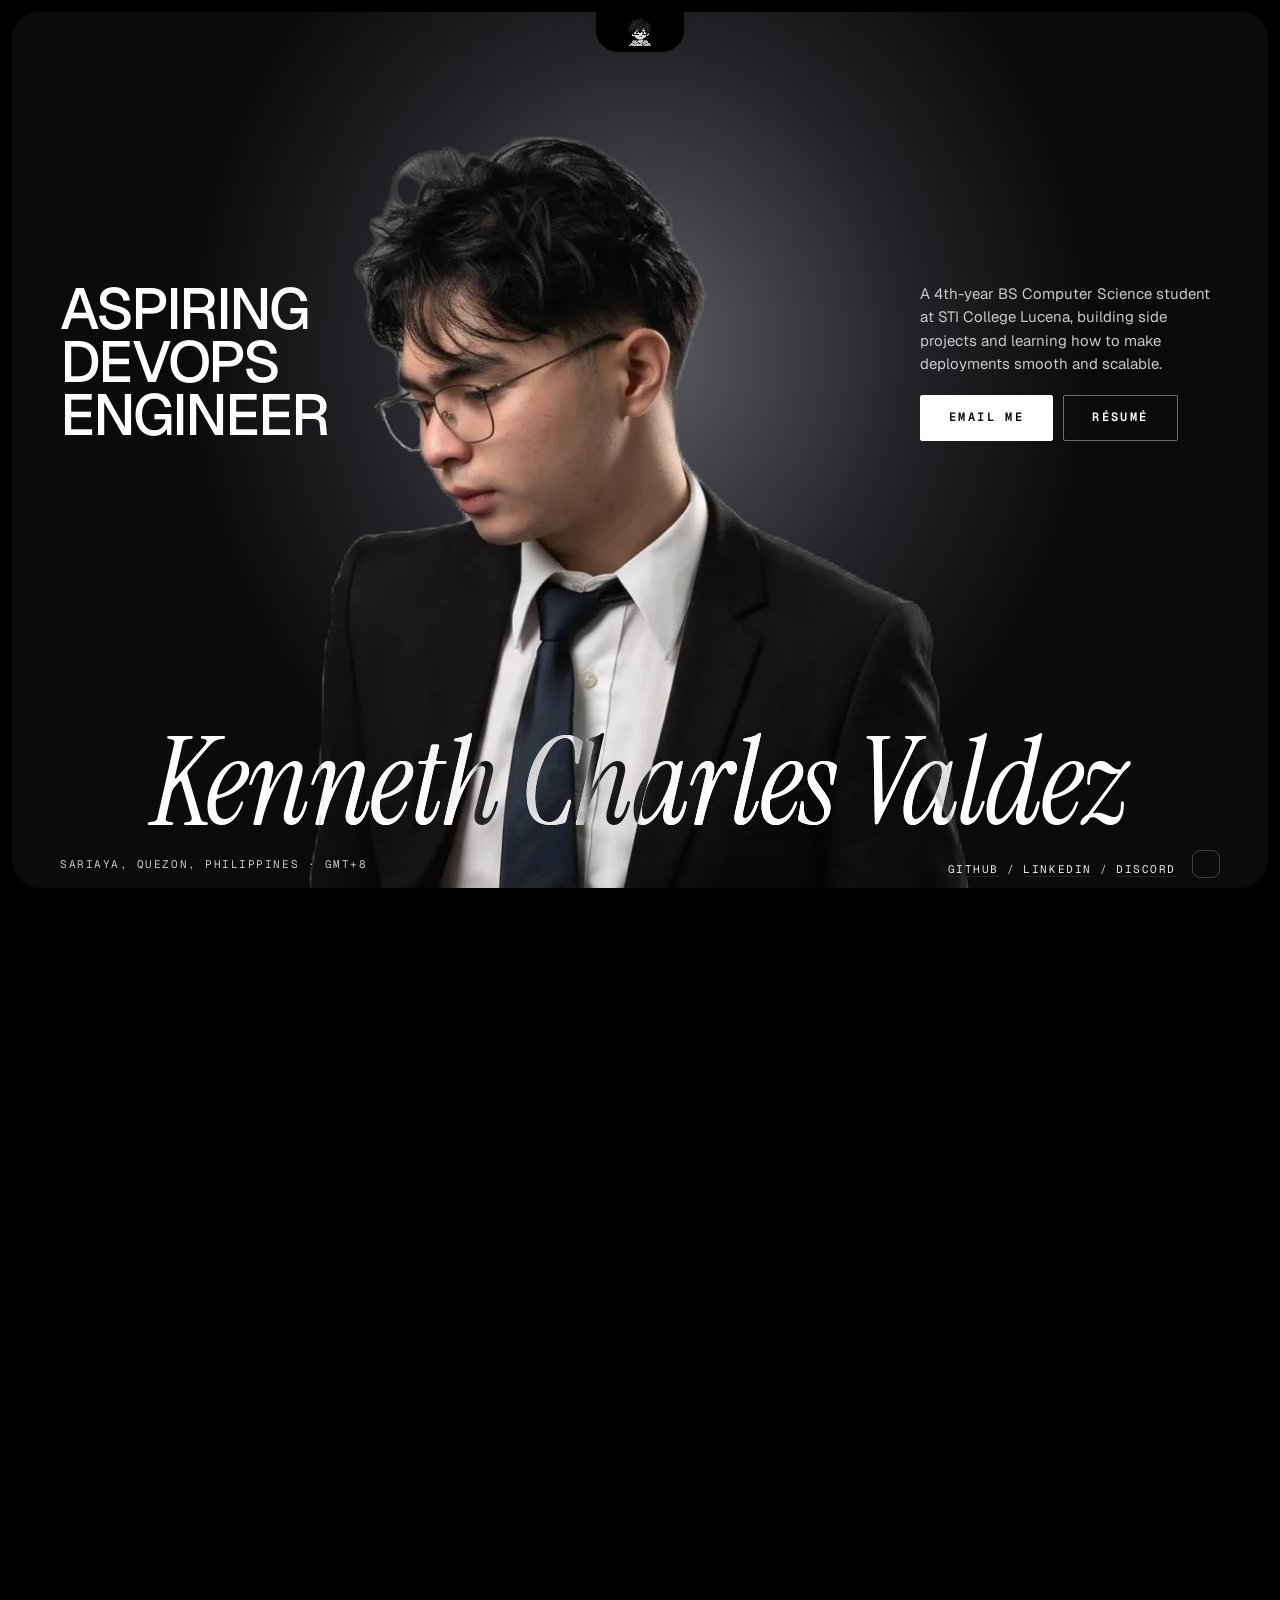
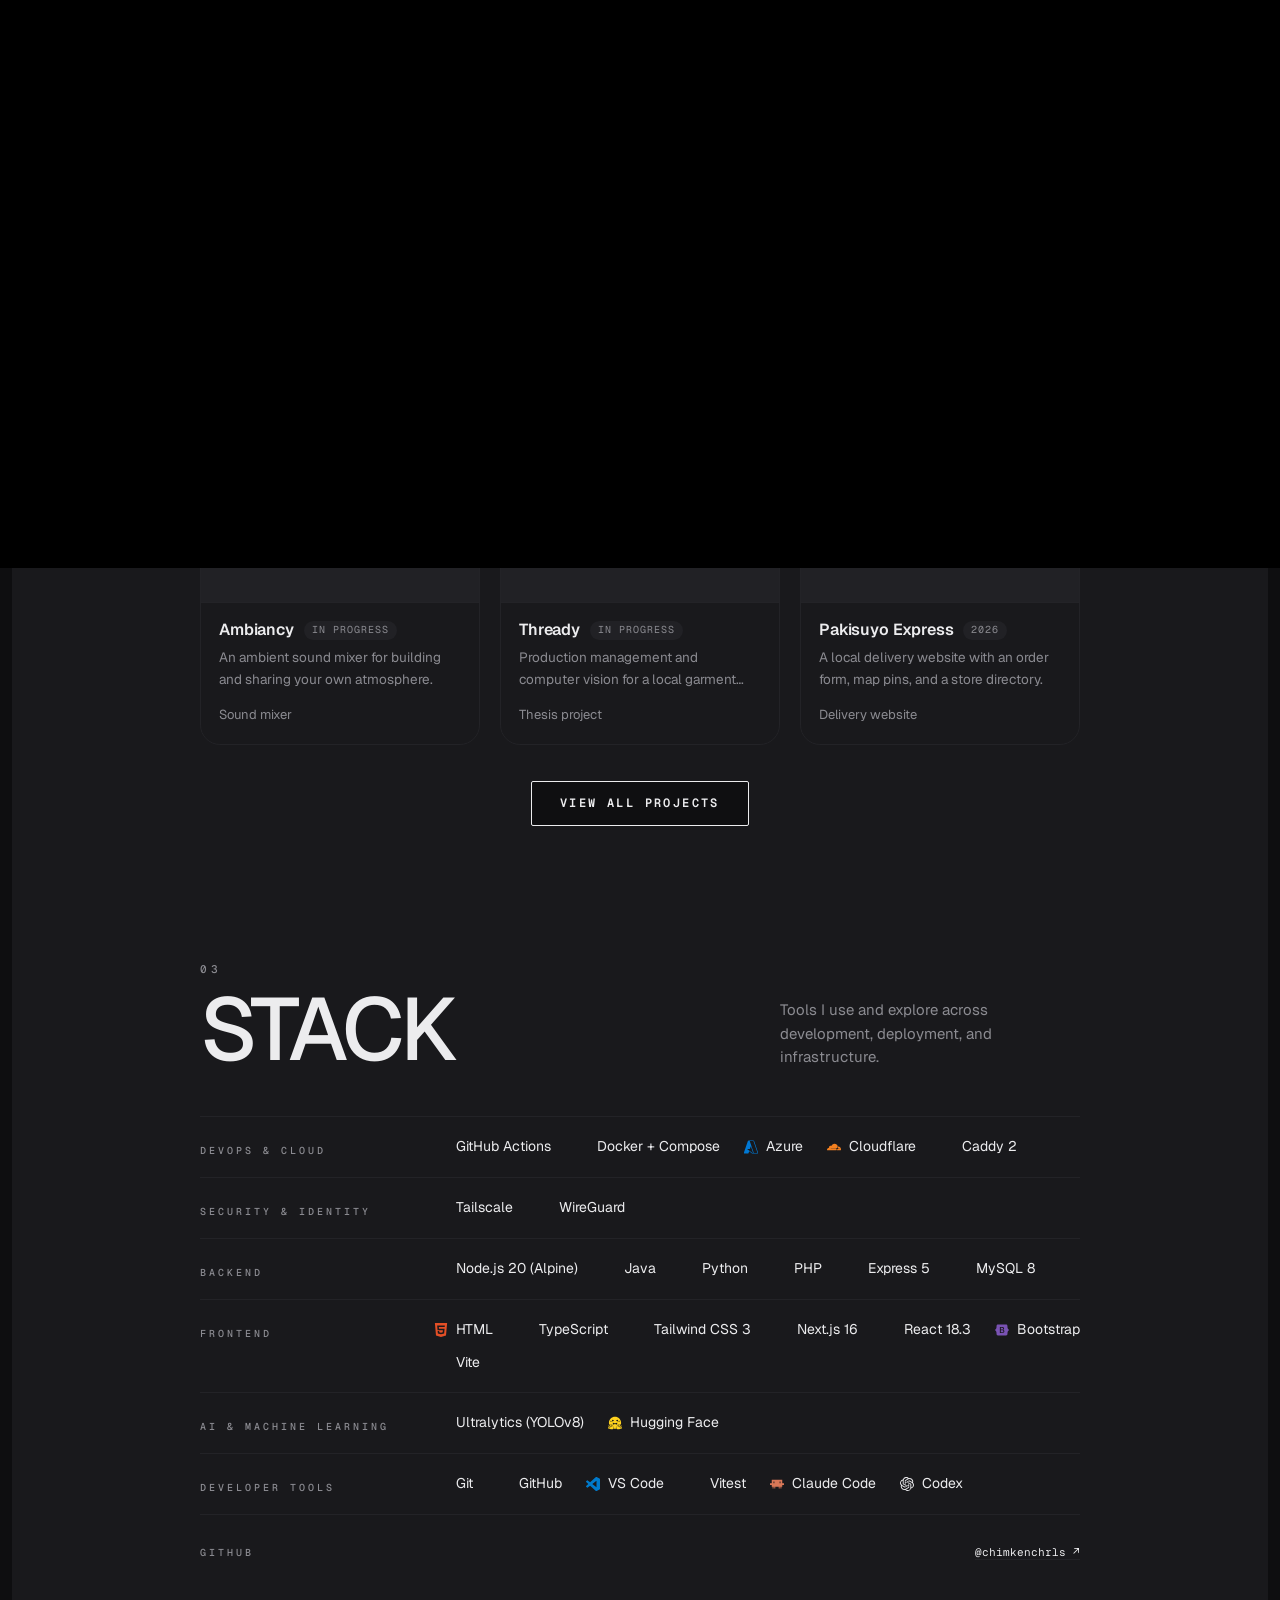
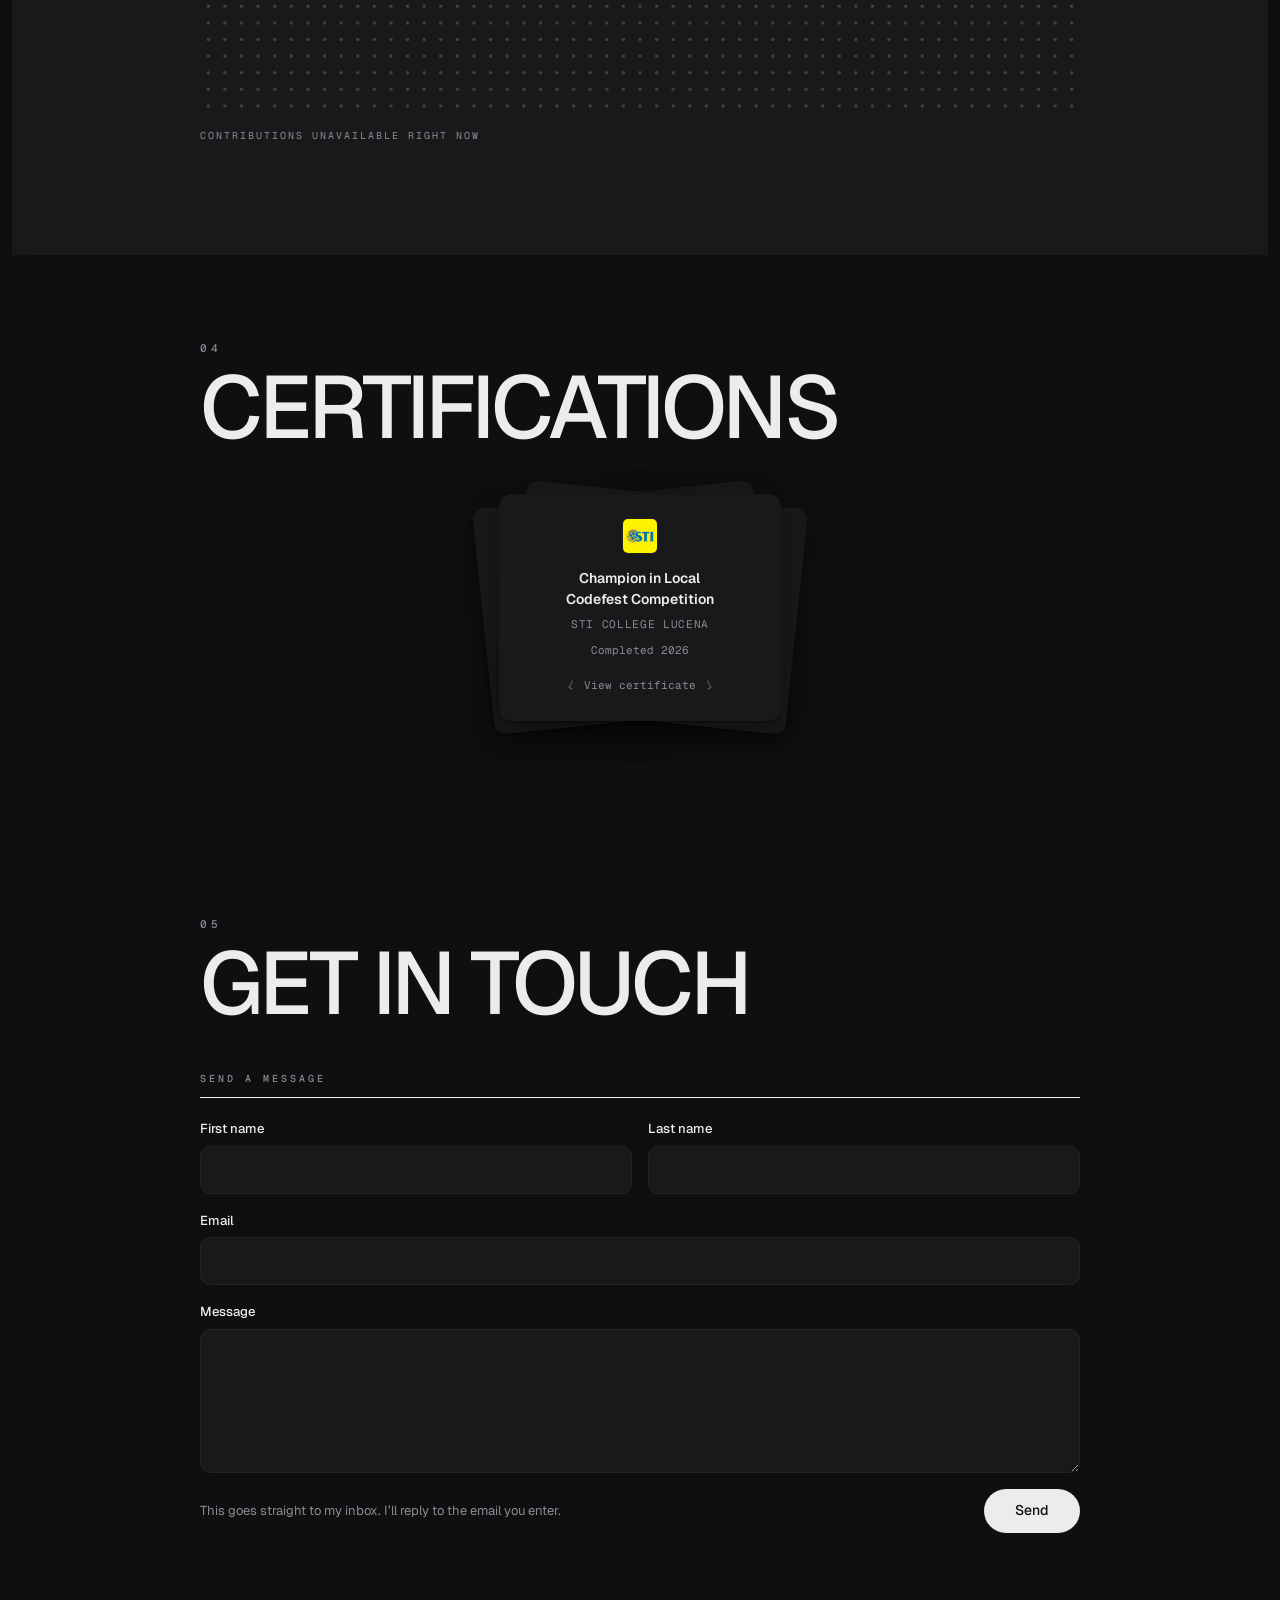
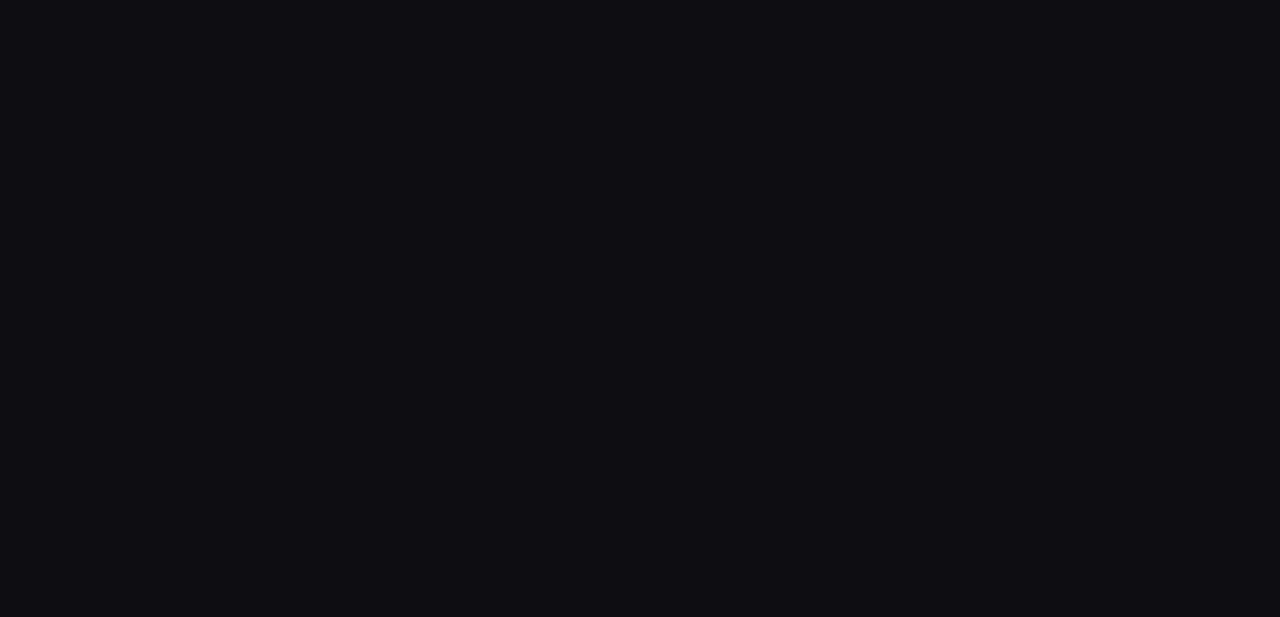
==== commit ffb25f48: "fix: the footer's chimken scores read as one labelled line each, with plain numbers" ====
--- a/index.html
+++ b/index.html
@@ -151,40 +151,29 @@
       <section class="section poster is-colour" id="home" aria-labelledby="hero-name">
         <div class="poster-stage">
           <div class="poster-light" aria-hidden="true"></div>
-          <!-- His photo in colour; script.js draws a blob trailing the cursor that shows him in chrome,
-               and a tap or click burns the whole photo over to chrome and back. -->
+          <!-- His photo in colour; a tap or click burns the whole photo over to chrome and back.
+               The lens that trails the cursor is a canvas script.js puts just after this. -->
           <svg class="poster-photo poster-photo-desktop" viewBox="0 0 676 780" width="676" height="780" preserveAspectRatio="xMidYMax meet" aria-hidden="true" focusable="false">
             <defs>
-              <!-- Melts the trail's circles into one liquid blob. -->
-              <filter id="chrome-goo" x="-50%" y="-50%" width="200%" height="200%">
-                <feGaussianBlur stdDeviation="16" />
-                <feColorMatrix values="1 0 0 0 0  0 1 0 0 0  0 0 1 0 0  0 0 0 36 -14" />
-              </filter>
               <filter id="chrome-glow" x="-20%" y="-20%" width="140%" height="140%">
                 <feGaussianBlur stdDeviation="5" result="blur" />
                 <feMerge><feMergeNode in="blur" /><feMergeNode in="blur" /><feMergeNode in="SourceGraphic" /></feMerge>
               </filter>
-              <!-- The burn: cloudy noise cut at a threshold that walks across it; the edge is a thin band just outside the cut. -->
+              <!-- The burn: a baked noise image (every grey level covers the same area, so the burn spreads at a steady pace)
+                   cut at a threshold that walks across it; the edge is a thin band just outside the cut. -->
               <filter id="chrome-noise" x="0" y="0" width="100%" height="100%" color-interpolation-filters="sRGB">
-                <feTurbulence type="fractalNoise" baseFrequency=".011" numOctaves="3" seed="4" />
+                <feImage href="./assets/burn-noise.png" x="0" y="0" width="676" height="780" preserveAspectRatio="none" />
                 <feColorMatrix values="0 0 0 0 1  0 0 0 0 1  0 0 0 0 1  1 0 0 0 0" />
-                <feComponentTransfer><feFuncA class="chrome-cut" type="linear" slope="40" intercept="-38" /></feComponentTransfer>
+                <feComponentTransfer><feFuncA class="chrome-cut" type="linear" slope="40" intercept="-40" /></feComponentTransfer>
               </filter>
               <filter id="chrome-noise-edge" x="0" y="0" width="100%" height="100%" color-interpolation-filters="sRGB">
-                <feTurbulence type="fractalNoise" baseFrequency=".011" numOctaves="3" seed="4" />
+                <feImage href="./assets/burn-noise.png" x="0" y="0" width="676" height="780" preserveAspectRatio="none" />
                 <feColorMatrix values="0 0 0 0 1  0 0 0 0 1  0 0 0 0 1  1 0 0 0 0" result="noise" />
-                <feComponentTransfer in="noise" result="outer"><feFuncA class="chrome-cut-edge" type="linear" slope="40" intercept="-38" /></feComponentTransfer>
-                <feComponentTransfer in="noise" result="inner"><feFuncA class="chrome-cut" type="linear" slope="40" intercept="-38" /></feComponentTransfer>
+                <feComponentTransfer in="noise" result="outer"><feFuncA class="chrome-cut-edge" type="linear" slope="40" intercept="-40" /></feComponentTransfer>
+                <feComponentTransfer in="noise" result="inner"><feFuncA class="chrome-cut" type="linear" slope="40" intercept="-40" /></feComponentTransfer>
                 <feComposite in="outer" in2="inner" operator="out" />
               </filter>
               <filter id="chrome-white"><feColorMatrix values="0 0 0 0 1  0 0 0 0 1  0 0 0 0 1  0 0 0 1 0" /></filter>
-              <mask id="chrome-lens" maskUnits="userSpaceOnUse" x="-200" y="-200" width="1076" height="1180">
-                <g class="chrome-dots-lens" filter="url(#chrome-goo)" fill="#fff"></g>
-              </mask>
-              <mask id="chrome-ring" maskUnits="userSpaceOnUse" x="-200" y="-200" width="1076" height="1180">
-                <g class="chrome-dots-outer" filter="url(#chrome-goo)" fill="#fff"></g>
-                <g class="chrome-dots-hole" filter="url(#chrome-goo)" fill="#000"></g>
-              </mask>
               <mask id="chrome-burn" maskUnits="userSpaceOnUse" x="0" y="0" width="676" height="780">
                 <rect width="676" height="780" filter="url(#chrome-noise)" />
               </mask>
@@ -198,10 +187,8 @@
             </defs>
             <image class="chrome-base" href="./assets/hero-cutout.webp" width="676" height="780" />
             <image class="chrome-full" href="./assets/hero-chrome.webp" width="676" height="780" mask="url(#chrome-burn)" visibility="hidden" />
-            <image class="chrome-lens" href="./assets/hero-chrome.webp" width="676" height="780" mask="url(#chrome-lens)" />
             <g mask="url(#chrome-body)" fill="#fff">
               <g filter="url(#chrome-glow)">
-                <rect width="676" height="780" mask="url(#chrome-ring)" />
                 <rect class="chrome-burn-edge" width="676" height="780" mask="url(#chrome-burn-edge)" visibility="hidden" />
               </g>
             </g>
@@ -653,7 +640,7 @@
                 <span class="icon icon-chimken" aria-hidden="true"></span><span class="nav-text">Play chimken</span>
               </button>
               <button class="score-row" type="button" aria-haspopup="dialog" title="Play chimken (Alt + K)" hidden>
-                <span class="meta-label score-label">beat ck</span><span class="score-value">00000</span>
+                <span class="meta-label score-label">ck's best</span><span class="score-value">0</span>
               </button>
             </div>
           </div>
--- a/style.css
+++ b/style.css
@@ -541,10 +541,75 @@
     transition: none;
   }
 }
+/* Hovering a link rolls its letters up one after another: each letter slides out of a
+   one-line window while its copy (a text shadow one line below) slides in. */
+.notch .roll {
+  display: inline-flex;
+  overflow: hidden;
+  line-height: 1.3;
+}
+.notch .roll > span {
+  display: inline-block;
+  white-space: pre;
+  text-shadow: 0 1.3em currentColor;
+  transition: translate 420ms cubic-bezier(0.77, 0, 0.175, 1) calc(var(--i, 0) * 24ms);
+}
 @media (hover: hover) and (pointer: fine) {
   .notch .nav-link:hover {
     color: var(--fg);
-  }
+    background: none;
+    border-color: transparent;
+    box-shadow: none;
+  }
+}
+@media (hover: hover) and (pointer: fine) and (prefers-reduced-motion: no-preference) {
+  .notch .nav-link:hover .roll > span {
+    translate: 0 -1.3em;
+  }
+}
+.notch .nav-link:focus-visible .roll > span {
+  translate: 0 -1.3em;
+}
+@media (prefers-reduced-motion: reduce) {
+  .notch .nav-link:focus-visible .roll > span {
+    translate: none;
+  }
+}
+
+/* The page curtain (navigation): between pages a panel in the frame's colour pours out
+   of the notch, its lower edge rounded, carrying the new page's name. It sits under the
+   notch and over everything else in the frame. */
+.page-curtain {
+  position: fixed;
+  inset: 0 0 -80px;
+  z-index: 35;
+  display: grid;
+  place-items: center;
+  padding: 0 16px 80px;
+  background: var(--frame);
+  border-radius: 0 0 50% 50% / 0 0 80px 80px;
+  translate: 0 -100%;
+  pointer-events: none;
+}
+.page-curtain-name {
+  display: flex;
+  flex-wrap: wrap;
+  justify-content: center;
+  gap: 0 0.24em;
+  max-width: 100%;
+  font: italic 400 clamp(56px, 11vw, 168px) / 1.15 "Instrument Serif", Georgia, serif;
+  color: var(--fg);
+  text-align: center;
+}
+/* Each word is a one-line window its letters roll through. */
+.page-curtain-word {
+  display: inline-flex;
+  overflow: hidden;
+  padding: 0 0.08em;
+}
+.page-curtain-word > span {
+  display: inline-block;
+  translate: 0 110%;
 }
 
 /* Small square icon buttons: theme, profile links. */
@@ -710,12 +775,14 @@
   text-overflow: ellipsis;
   white-space: nowrap;
 }
-/* Your chimken best against ck's score; opens the game. */
+/* Your chimken best and ck's, one labelled line each (label left, number right);
+   opens the game. */
 .score-row {
-  display: flex;
-  flex: none;
+  display: grid;
+  grid-template-columns: auto auto;
+  justify-content: start;
   align-items: baseline;
-  gap: 10px;
+  gap: 4px 14px;
   width: 100%;
   margin-top: -6px;
   padding: 0 12px;
@@ -726,8 +793,17 @@
 .score-row[hidden] {
   display: none;
 }
+.score-label {
+  white-space: nowrap;
+}
 .score-value {
   font-variant-numeric: tabular-nums;
+  text-align: right;
+  white-space: nowrap;
+}
+.score-value.is-winning {
+  color: var(--fg);
+  font-weight: 600;
 }
 
 /* Poke: a private counter beside pixel CK, who reacts to every poke. */
@@ -1205,6 +1281,11 @@
   max-width: none;
   cursor: crosshair;
 }
+/* The chrome lens that trails the cursor (posterChrome sizes and places it over the photo). */
+.chrome-lens {
+  position: absolute;
+  pointer-events: none;
+}
 .poster-name {
   position: absolute;
   inset: auto 0 var(--name-bottom);
@@ -1357,6 +1438,12 @@
     width: 104%;
     height: auto;
     max-height: calc(100% - var(--notch-h) - 8px - 52cqi - 96px - var(--overlap));
+    -webkit-mask-image: linear-gradient(#000 62%, transparent 96%);
+    mask-image: linear-gradient(#000 62%, transparent 96%);
+  }
+  /* The lens a finger draws sits over him and fades out at the chest the same way. */
+  .chrome-lens {
+    z-index: 1;
     -webkit-mask-image: linear-gradient(#000 62%, transparent 96%);
     mask-image: linear-gradient(#000 62%, transparent 96%);
   }
@@ -3533,6 +3620,19 @@
 .deck.is-color .deck-card video {
   filter: none;
 }
+/* With a mouse, the photo under the cursor shows its colour (touch screens hold instead). */
+@media (hover: hover) and (pointer: fine) {
+  .deck-card:hover :is(img, video) {
+    filter: none;
+  }
+}
+/* The pile follows a sideways drag and glides back when let go. */
+.deck-cards {
+  transition: translate 320ms var(--ease);
+}
+.deck-cards.is-dragging {
+  transition: none;
+}
 .deck-card.is-leaving {
   transform: translateX(115%) rotate(14deg) !important;
   opacity: 0 !important;
@@ -3595,6 +3695,7 @@
   font-size: 13px;
 }
 @media (prefers-reduced-motion: reduce) {
+  .deck-cards,
   .deck-card,
   .deck-card img,
   .deck-card video {
@@ -4563,6 +4664,19 @@
   scale: 0.97;
 }
 .footer-extras > button[hidden] {
+  display: none;
+}
+/* The scores stack, one labelled line each, so they never squeeze onto one line. */
+.footer-extras > button.score-row {
+  display: inline-grid;
+  grid-template-columns: auto auto;
+  align-items: baseline;
+  gap: 6px 16px;
+  height: auto;
+  padding: 9px 14px;
+  border-radius: 14px;
+}
+.footer-extras > button.score-row[hidden] {
   display: none;
 }
 .footer-extras .nav-text,
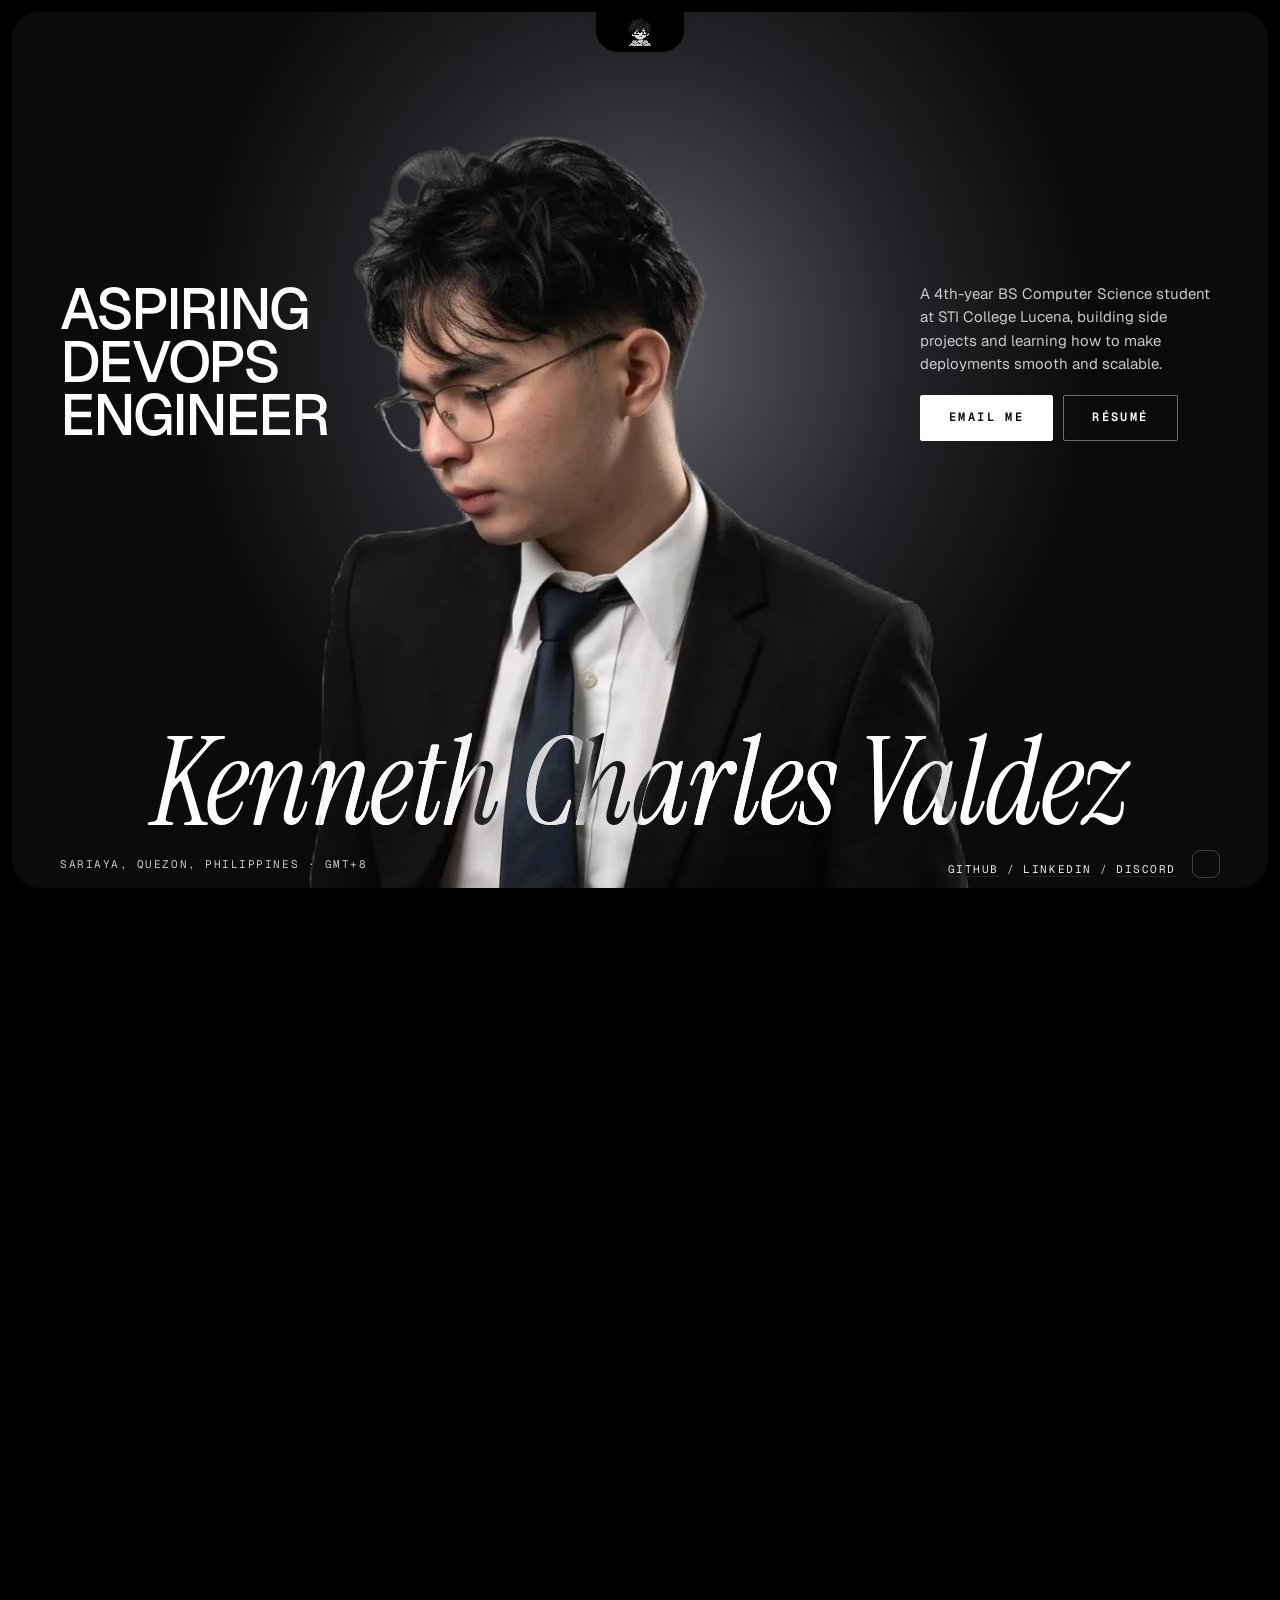
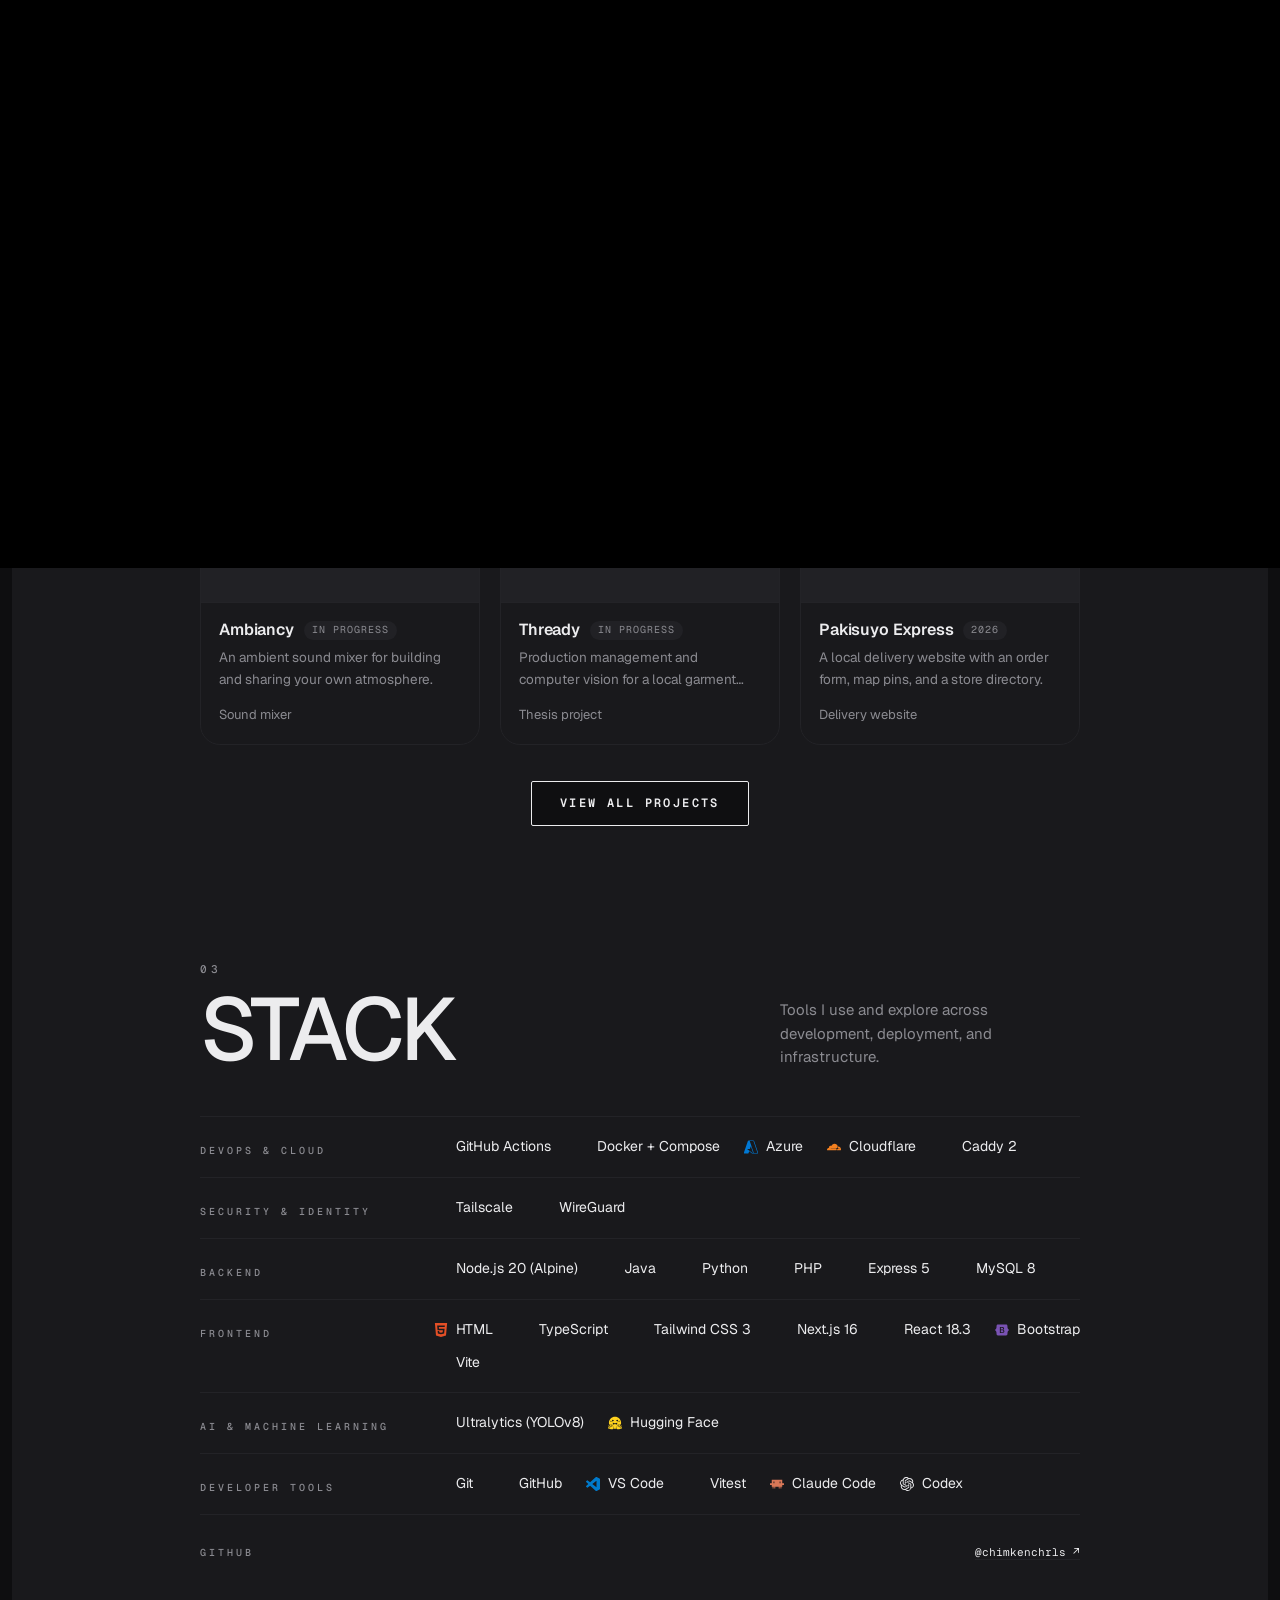
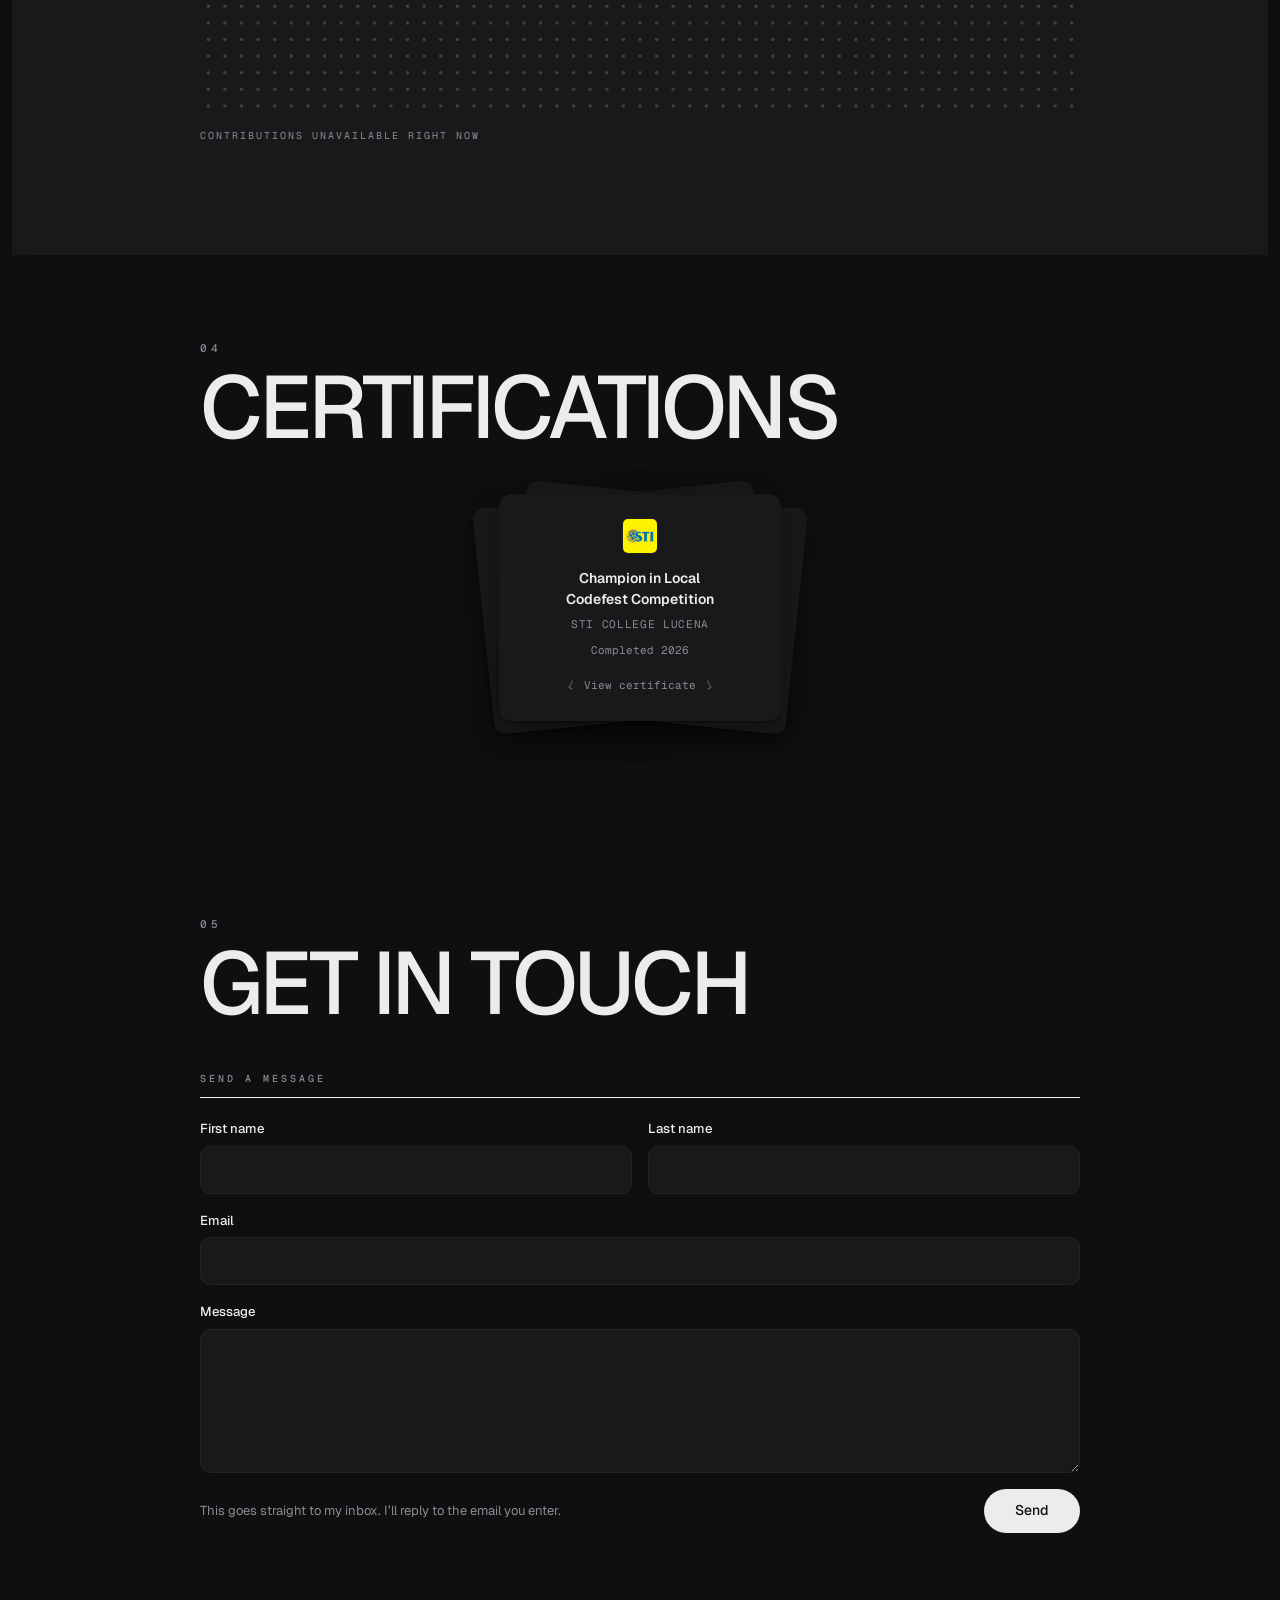
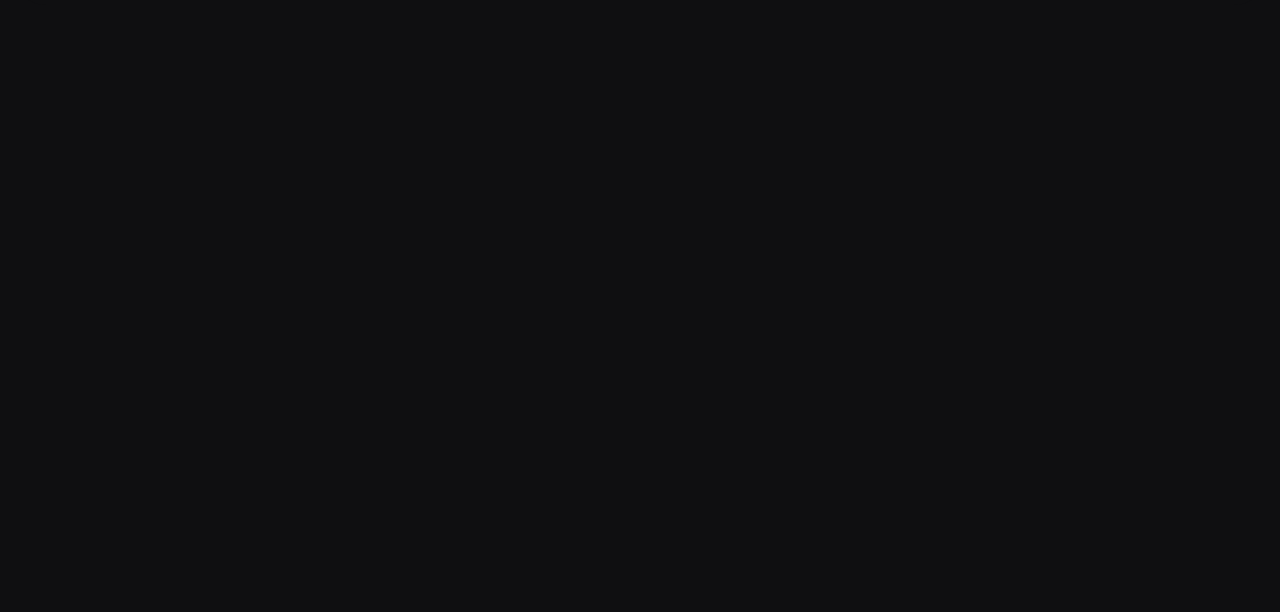
==== commit 961e2629: "fix: the chimken scores fit one pill like their neighbours: you 799, ck 3,236" ====
--- a/index.html
+++ b/index.html
@@ -640,7 +640,7 @@
                 <span class="icon icon-chimken" aria-hidden="true"></span><span class="nav-text">Play chimken</span>
               </button>
               <button class="score-row" type="button" aria-haspopup="dialog" title="Play chimken (Alt + K)" hidden>
-                <span class="meta-label score-label">ck's best</span><span class="score-value">0</span>
+                <span class="score-pair"><span class="meta-label score-label">ck</span><span class="score-value">0</span></span>
               </button>
             </div>
           </div>
--- a/style.css
+++ b/style.css
@@ -775,12 +775,10 @@
   text-overflow: ellipsis;
   white-space: nowrap;
 }
-/* Your chimken best and ck's, one labelled line each (label left, number right);
-   opens the game. */
+/* Your chimken best and ck's, each number beside its own label; opens the game. */
 .score-row {
-  display: grid;
-  grid-template-columns: auto auto;
-  justify-content: start;
+  display: flex;
+  flex-wrap: wrap;
   align-items: baseline;
   gap: 4px 14px;
   width: 100%;
@@ -793,13 +791,14 @@
 .score-row[hidden] {
   display: none;
 }
-.score-label {
+.score-pair {
+  display: inline-flex;
+  align-items: baseline;
+  gap: 7px;
   white-space: nowrap;
 }
 .score-value {
   font-variant-numeric: tabular-nums;
-  text-align: right;
-  white-space: nowrap;
 }
 .score-value.is-winning {
   color: var(--fg);
@@ -4666,18 +4665,24 @@
 .footer-extras > button[hidden] {
   display: none;
 }
-/* The scores stack, one labelled line each, so they never squeeze onto one line. */
+/* A pill like its neighbours; if ever too narrow, it wraps between the two scores. */
 .footer-extras > button.score-row {
-  display: inline-grid;
-  grid-template-columns: auto auto;
-  align-items: baseline;
-  gap: 6px 16px;
+  flex-wrap: wrap;
+  row-gap: 2px;
   height: auto;
-  padding: 9px 14px;
-  border-radius: 14px;
-}
-.footer-extras > button.score-row[hidden] {
-  display: none;
+  min-height: 34px;
+  padding-block: 6px;
+}
+.footer-extras > button.score-row {
+  column-gap: 12px;
+  padding-inline: 12px;
+}
+.footer-extras .score-pair {
+  gap: 5px;
+}
+/* The same letter spacing as the neighbouring pills, so the line fits a narrow column. */
+.footer-extras .score-label {
+  letter-spacing: 0.06em;
 }
 .footer-extras .nav-text,
 .footer-extras .theme-label {
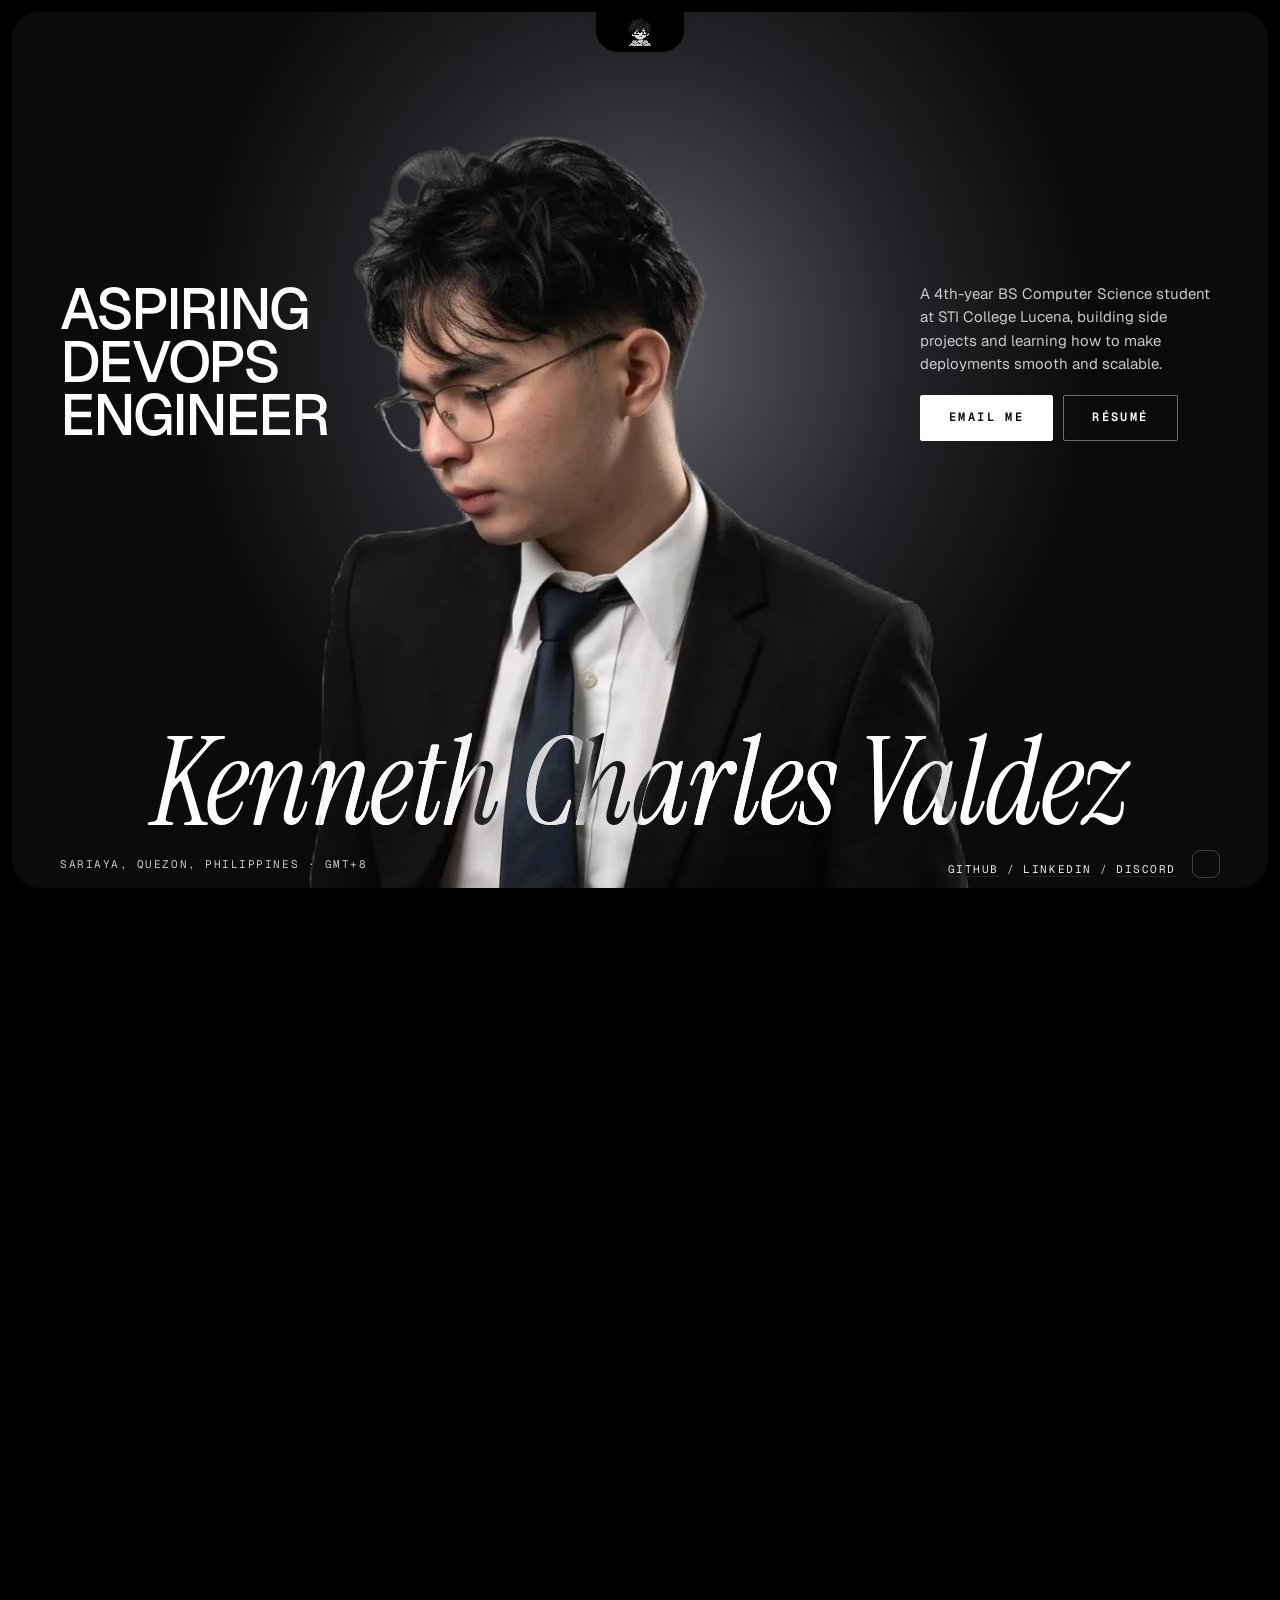
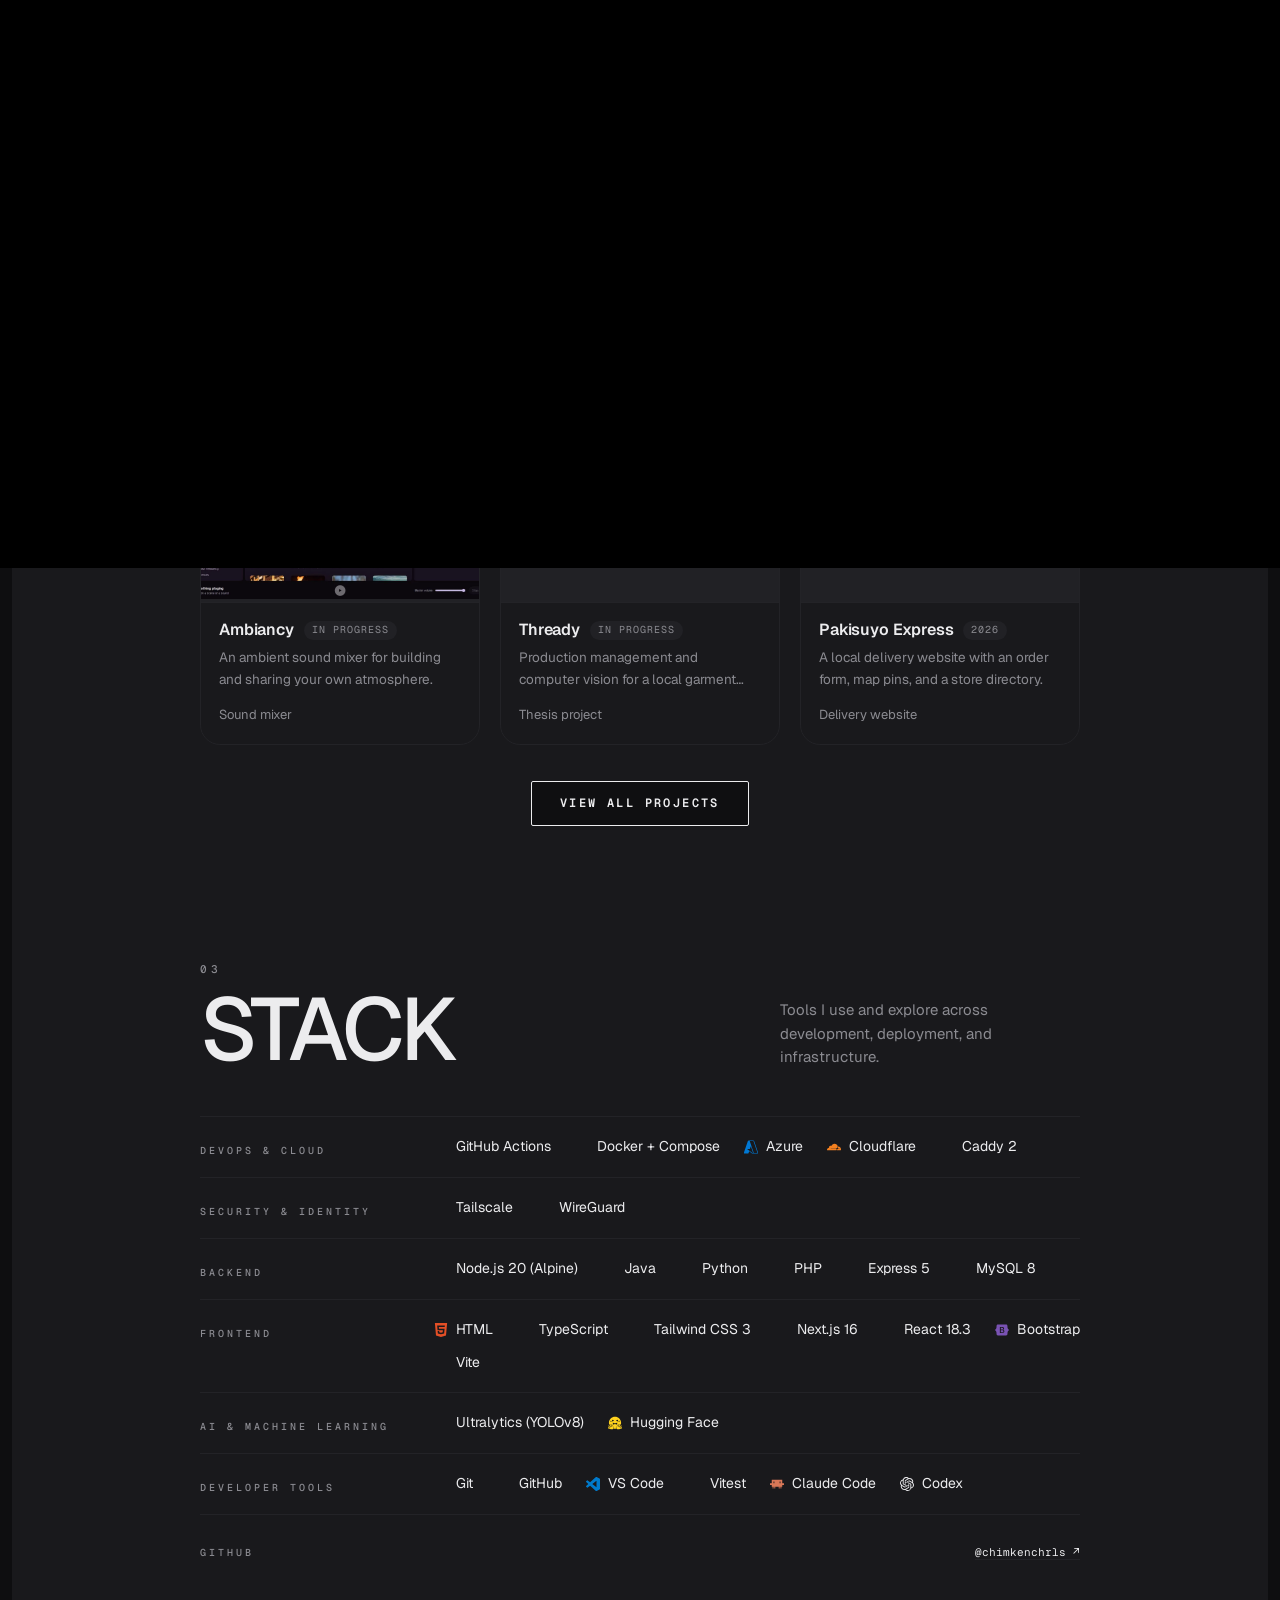
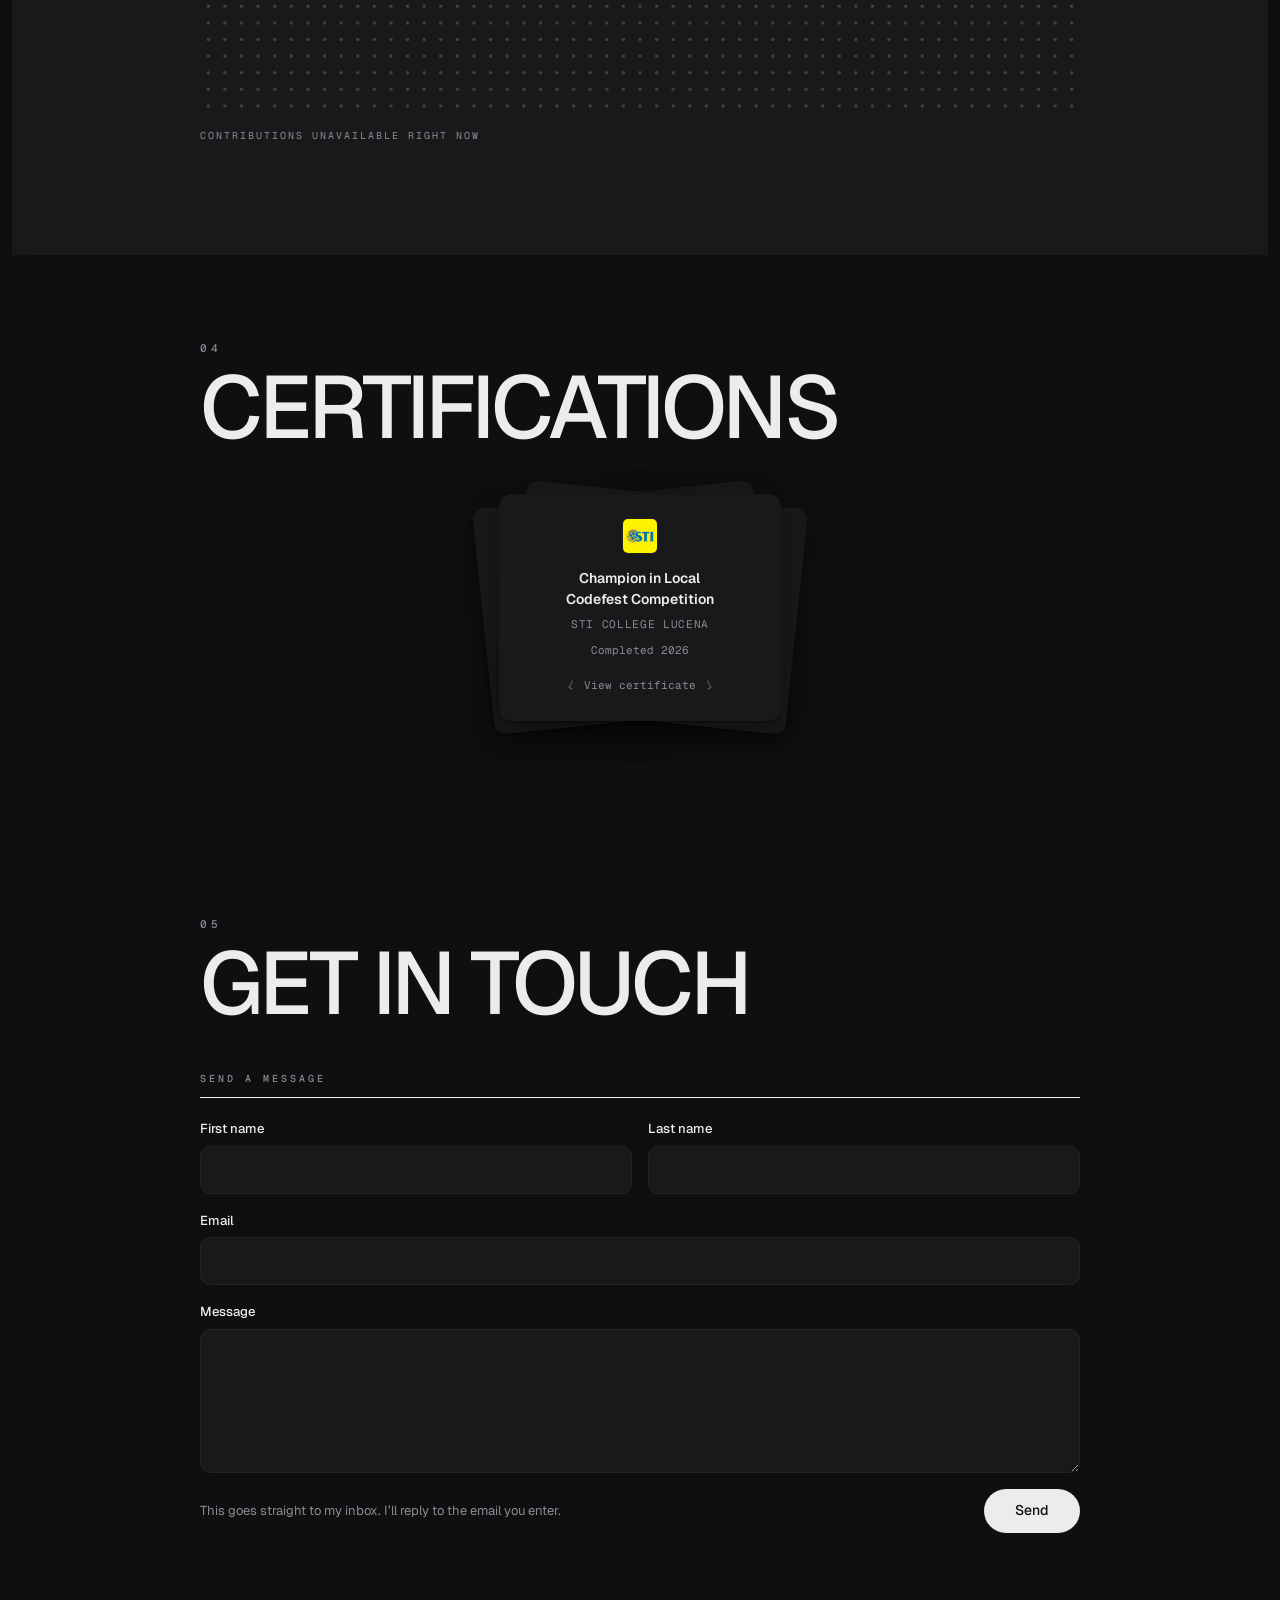
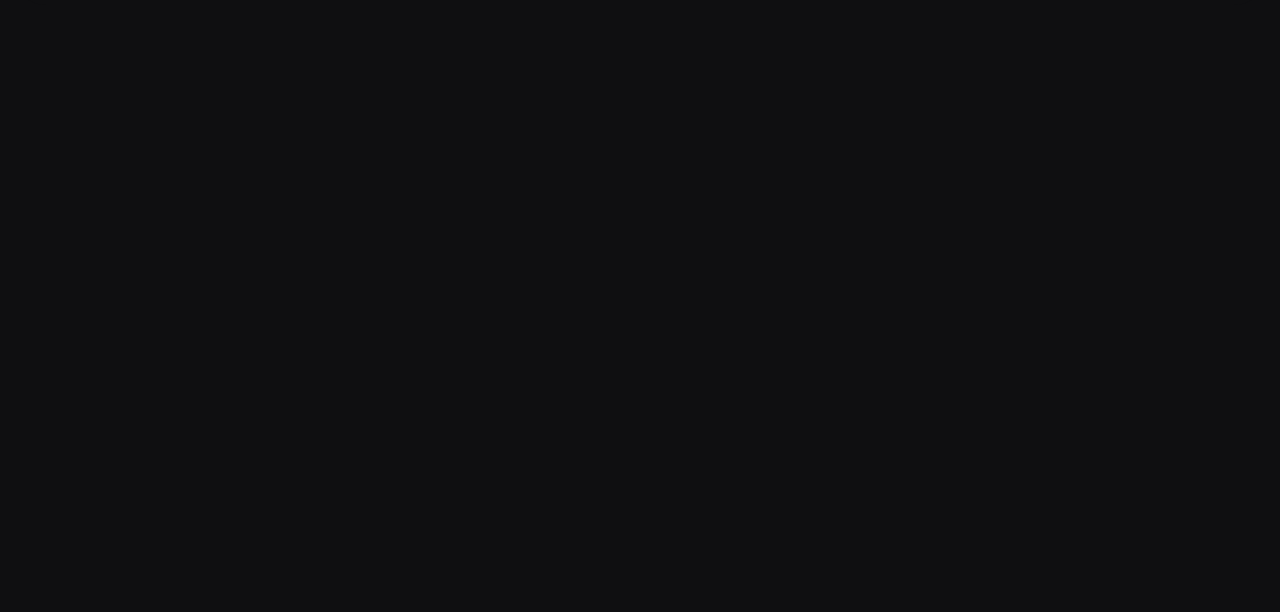
==== commit f0a1da42: "feat: link preview shows the new poster, half colour and half chrome, with the live address" ====
--- a/index.html
+++ b/index.html
@@ -30,7 +30,7 @@
     <meta property="og:image:height" content="630" />
     <meta
       property="og:image:alt"
-      content="Black-and-white portrait of Kenneth Charles Valdez beside his name and title, Aspiring DevOps Engineer."
+      content="Kenneth Charles Valdez lit from behind, half in colour and half in chrome, with his name across him and the title Aspiring DevOps Engineer."
     />
     <meta name="twitter:card" content="summary_large_image" />
     <link
--- a/style.css
+++ b/style.css
@@ -2295,29 +2295,6 @@
     padding: 28px 20px 24px;
   }
 }
-/* Hero → Resume: the white sheet that flies from the button to the resume (script.js
-   openResume). It sits under the page column, so the real sheet fades in over it. */
-.resume-fly {
-  position: fixed;
-  z-index: 0;
-  background: #ffffff;
-  box-shadow: var(--shadow);
-  pointer-events: none;
-}
-html.resume-opening .main {
-  position: relative;
-  z-index: 1;
-  transition:
-    margin-left var(--t) var(--ease),
-    opacity 220ms cubic-bezier(0.23, 1, 0.32, 1);
-}
-html.resume-hold .main {
-  opacity: 0;
-}
-/* Leaving the cover for the Resume page: the sidebar (the top bar on phones) slides
-   in and CK fades in alongside the flying sheet, instead of appearing at once. */
-/* The way back: returning to Home's cover from another page, the sidebar slides
-   out (and only then hides), the top bar slides up and CK fades out. */
 /* Printing the Resume page prints only the sheet. */
 @media print {
   html.view-resume body * {
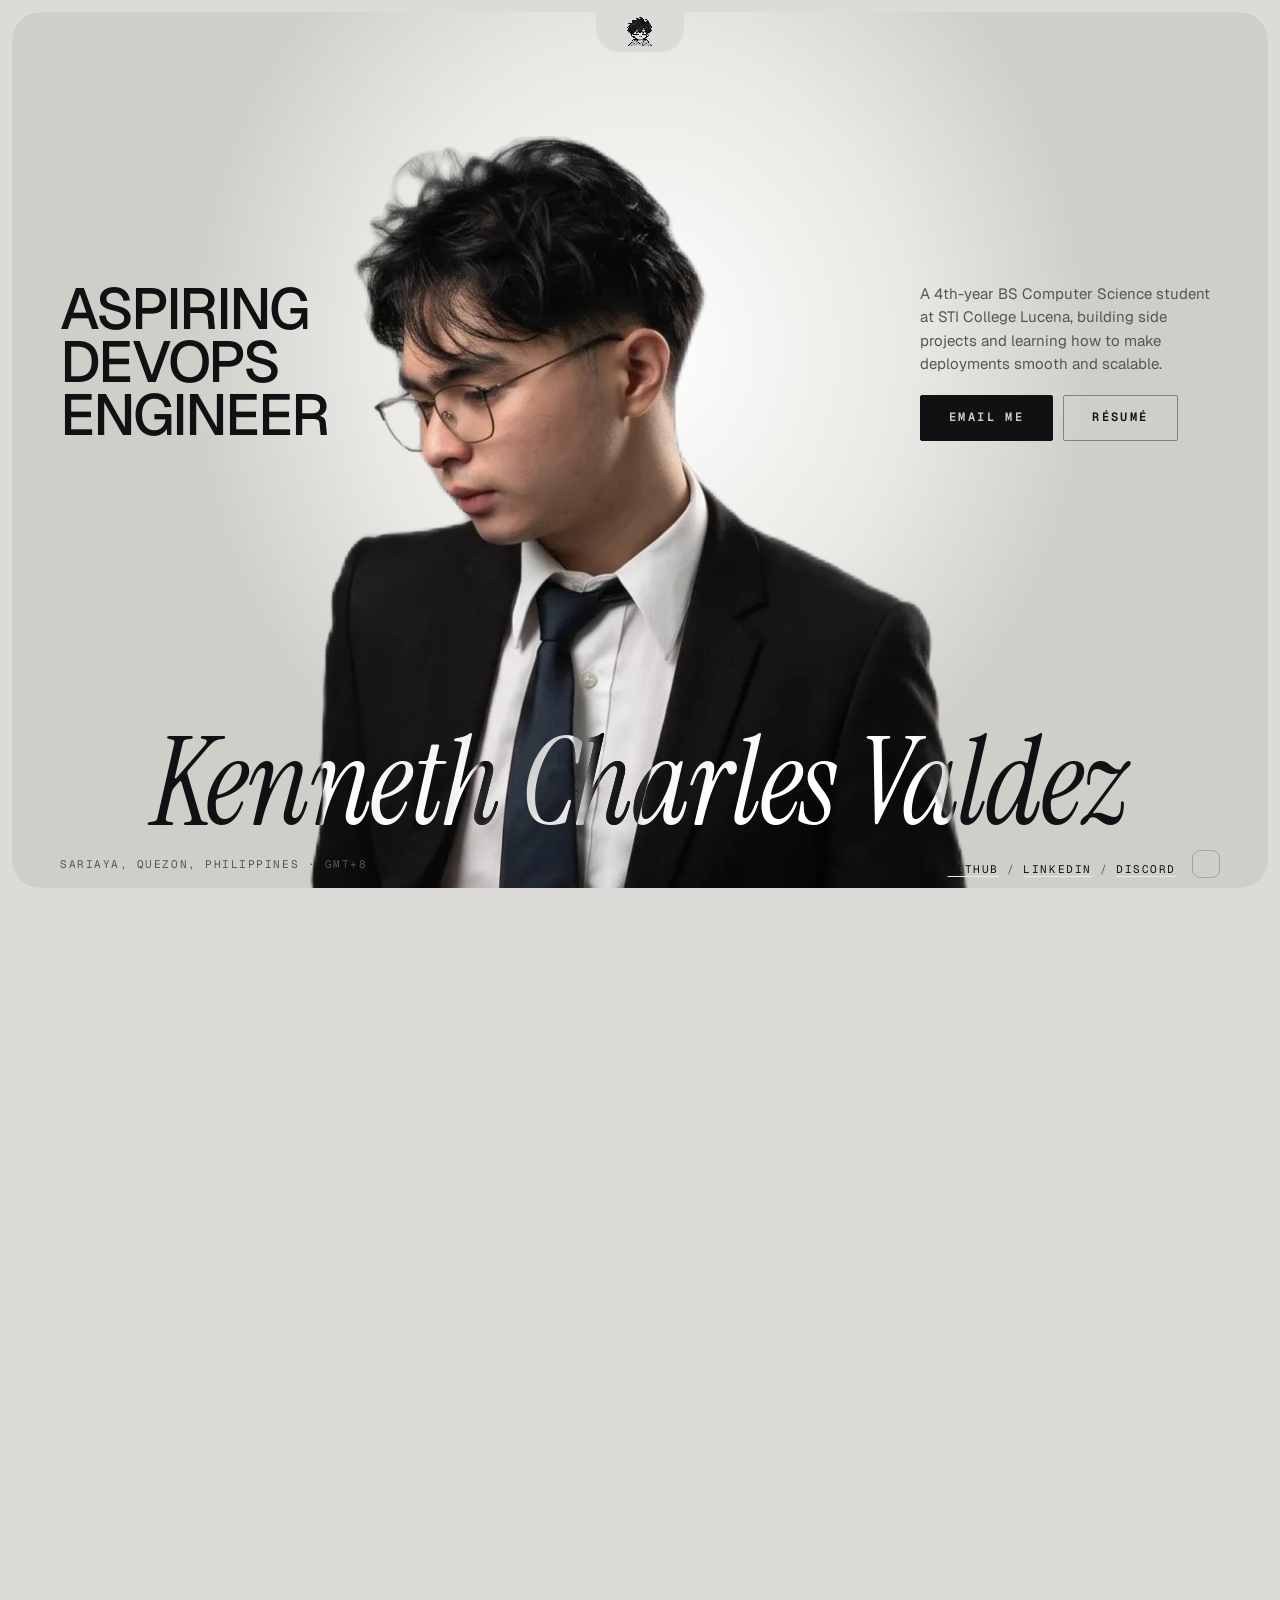
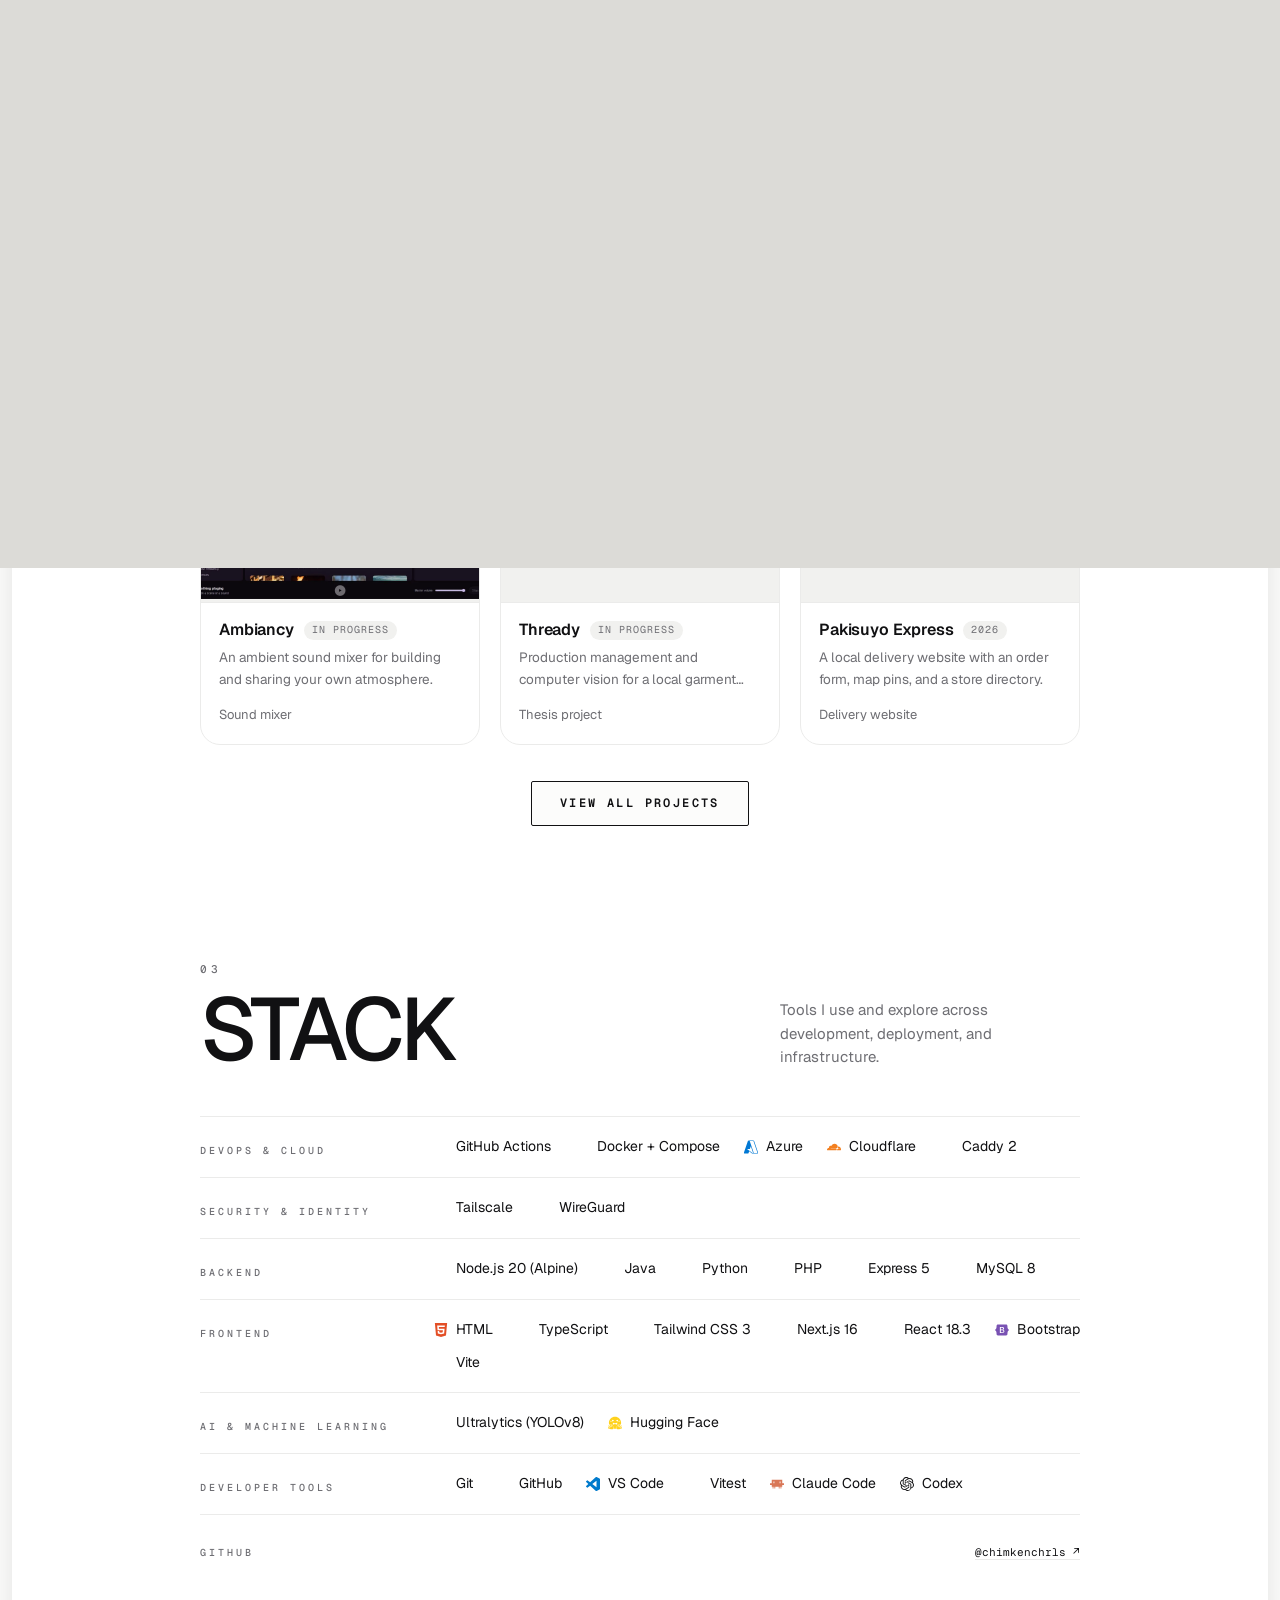
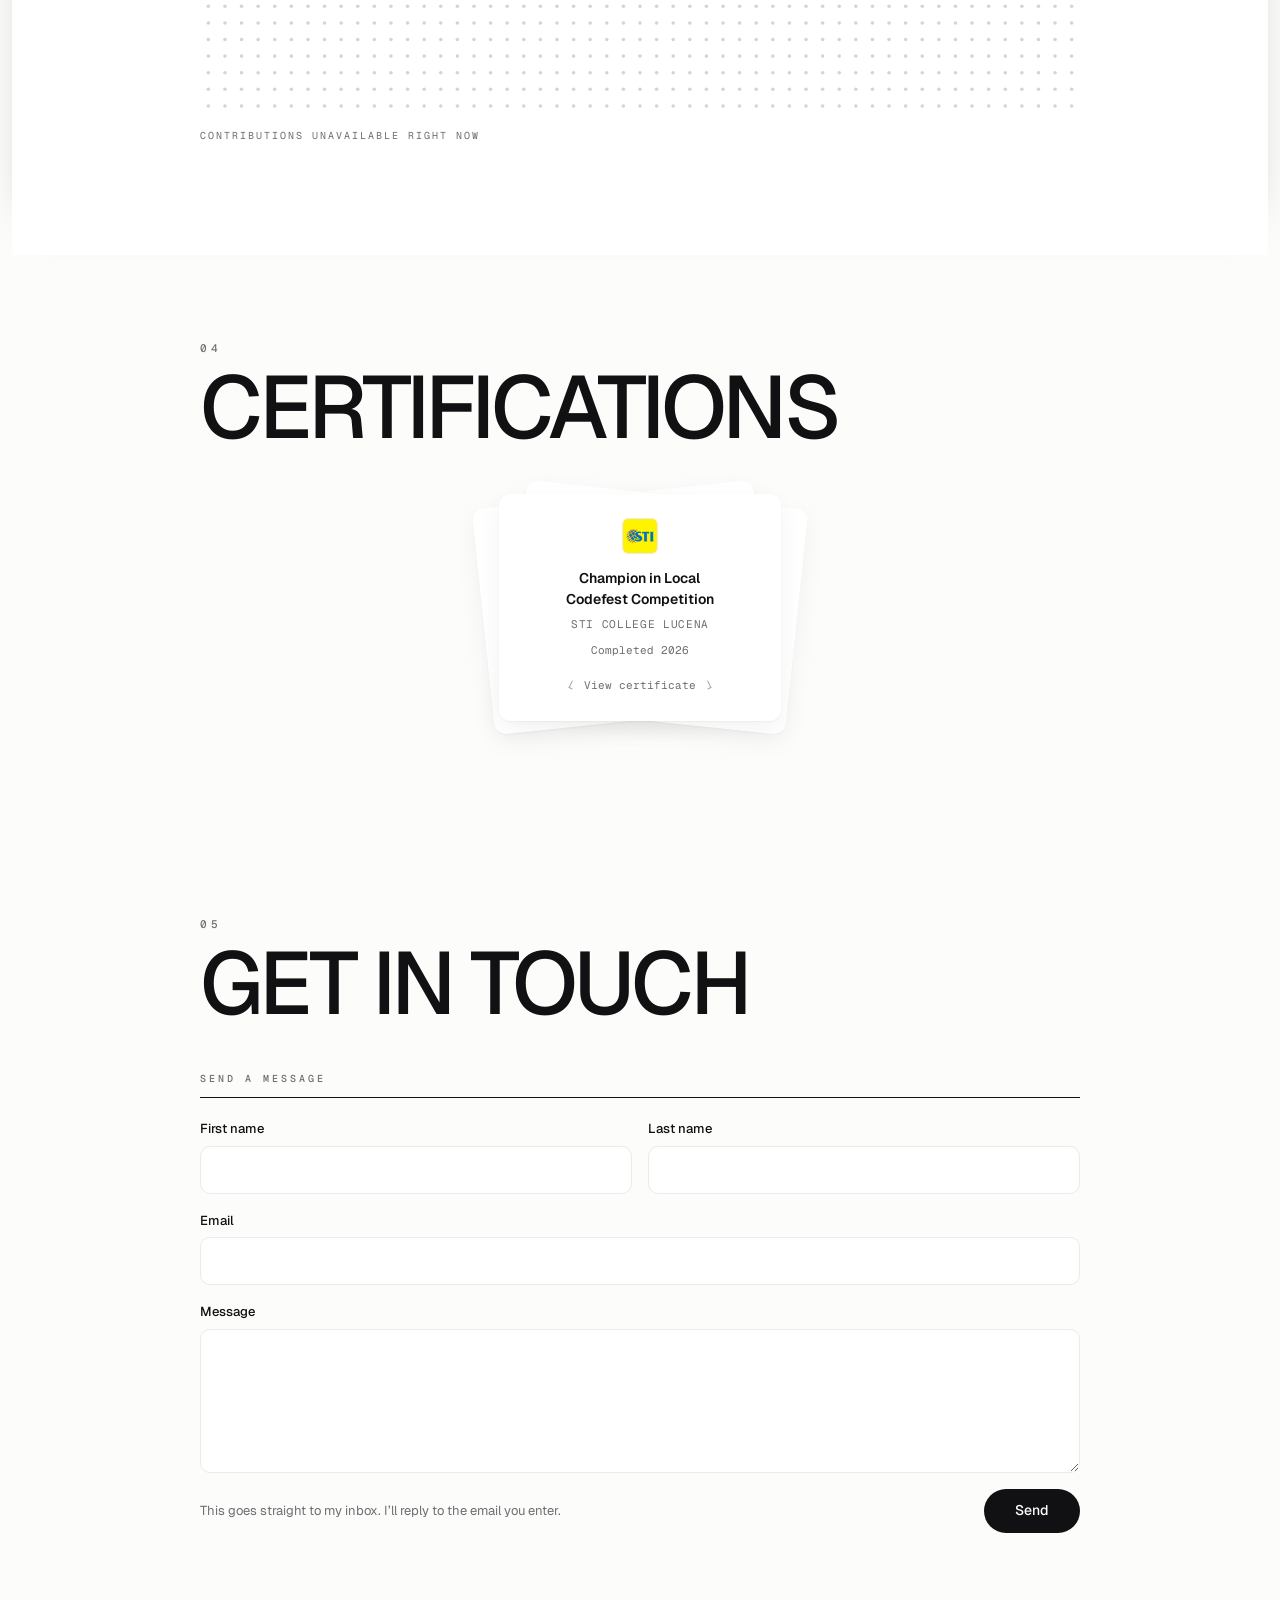
==== commit e1ffb4a3: "feat: a first visit opens in the system's theme and follows it until the visitor picks one" ====
--- a/index.html
+++ b/index.html
@@ -48,13 +48,14 @@
     <link rel="apple-touch-icon" href="./assets/apple-touch-icon.png" />
     <script>
       (function () {
-        // Dark is the default; a visitor's own choice (the toggle) is remembered.
-        var theme = "dark";
+        // A first visit opens in the system's theme (dark when it has no preference);
+        // a visitor's own choice (the toggle) is remembered and wins after that.
+        var theme = window.matchMedia && window.matchMedia("(prefers-color-scheme: light)").matches ? "light" : "dark";
         try {
           var stored = localStorage.getItem("theme");
           if (stored === "light" || stored === "dark") theme = stored;
         } catch (e) {
-          /* storage blocked: keep the default */
+          /* storage blocked: keep the system's */
         }
         document.documentElement.setAttribute("data-theme", theme);
       })();
--- a/style.css
+++ b/style.css
@@ -87,26 +87,29 @@
   color-scheme: dark;
 }
 
-/* No-JS fallback: the head script normally sets data-theme. Dark is the default. */
-:root:not([data-theme]) {
-  --bg: #0f0f11;
-  --bg-alt: #212125;
-  --fg: #ececee;
-  --fg-muted: #8b8b91;
-  --border: #232327;
-  --status: #5fd08a;
-  --surface: #19191c;
-  --frame: #000000;
-  --notch-fg: #a9a9ae;
-  --cursor: url("./assets/icons/cursor-on-dark.svg") 4 3, auto;
-  --cursor-link: url("./assets/icons/cursor-on-dark.svg") 4 3, pointer;
-  --chimken-line: #000000;
-  --chimken-body: #fafafa;
-  --chimken-shade: #bebec6;
-  --chimken-accent: #9696a0;
-  --shadow: 0 1px 2px rgba(0, 0, 0, 0.4), 0 10px 30px rgba(0, 0, 0, 0.35);
-  --shadow-lift: 0 2px 6px rgba(0, 0, 0, 0.5), 0 20px 44px rgba(0, 0, 0, 0.5);
-  color-scheme: dark;
+/* No-JS fallback (the head script normally sets data-theme): the page follows the
+   system, so these dark tokens apply on a dark system. */
+@media (prefers-color-scheme: dark) {
+  :root:not([data-theme]) {
+    --bg: #0f0f11;
+    --bg-alt: #212125;
+    --fg: #ececee;
+    --fg-muted: #8b8b91;
+    --border: #232327;
+    --status: #5fd08a;
+    --surface: #19191c;
+    --frame: #000000;
+    --notch-fg: #a9a9ae;
+    --cursor: url("./assets/icons/cursor-on-dark.svg") 4 3, auto;
+    --cursor-link: url("./assets/icons/cursor-on-dark.svg") 4 3, pointer;
+    --chimken-line: #000000;
+    --chimken-body: #fafafa;
+    --chimken-shade: #bebec6;
+    --chimken-accent: #9696a0;
+    --shadow: 0 1px 2px rgba(0, 0, 0, 0.4), 0 10px 30px rgba(0, 0, 0, 0.35);
+    --shadow-lift: 0 2px 6px rgba(0, 0, 0, 0.5), 0 20px 44px rgba(0, 0, 0, 0.5);
+    color-scheme: dark;
+  }
 }
 
 /* 3. Base ================================================================= */
